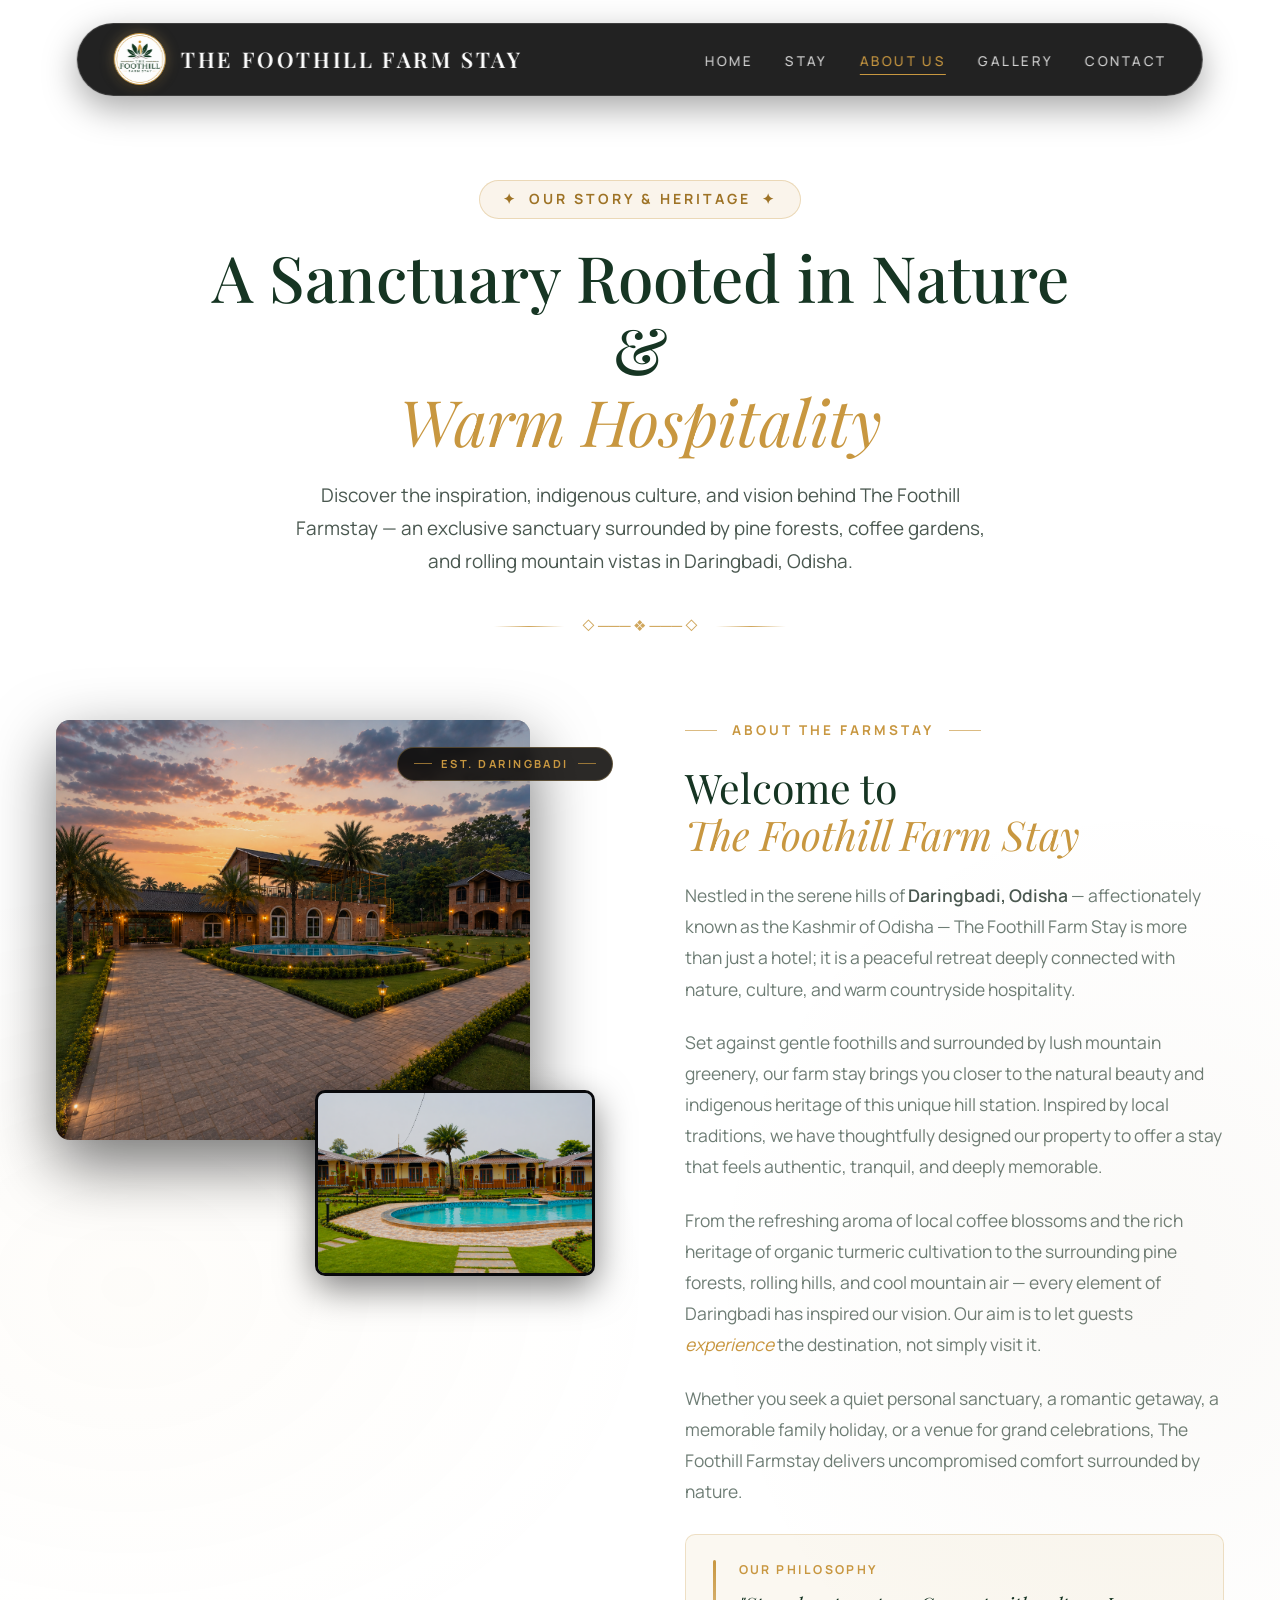
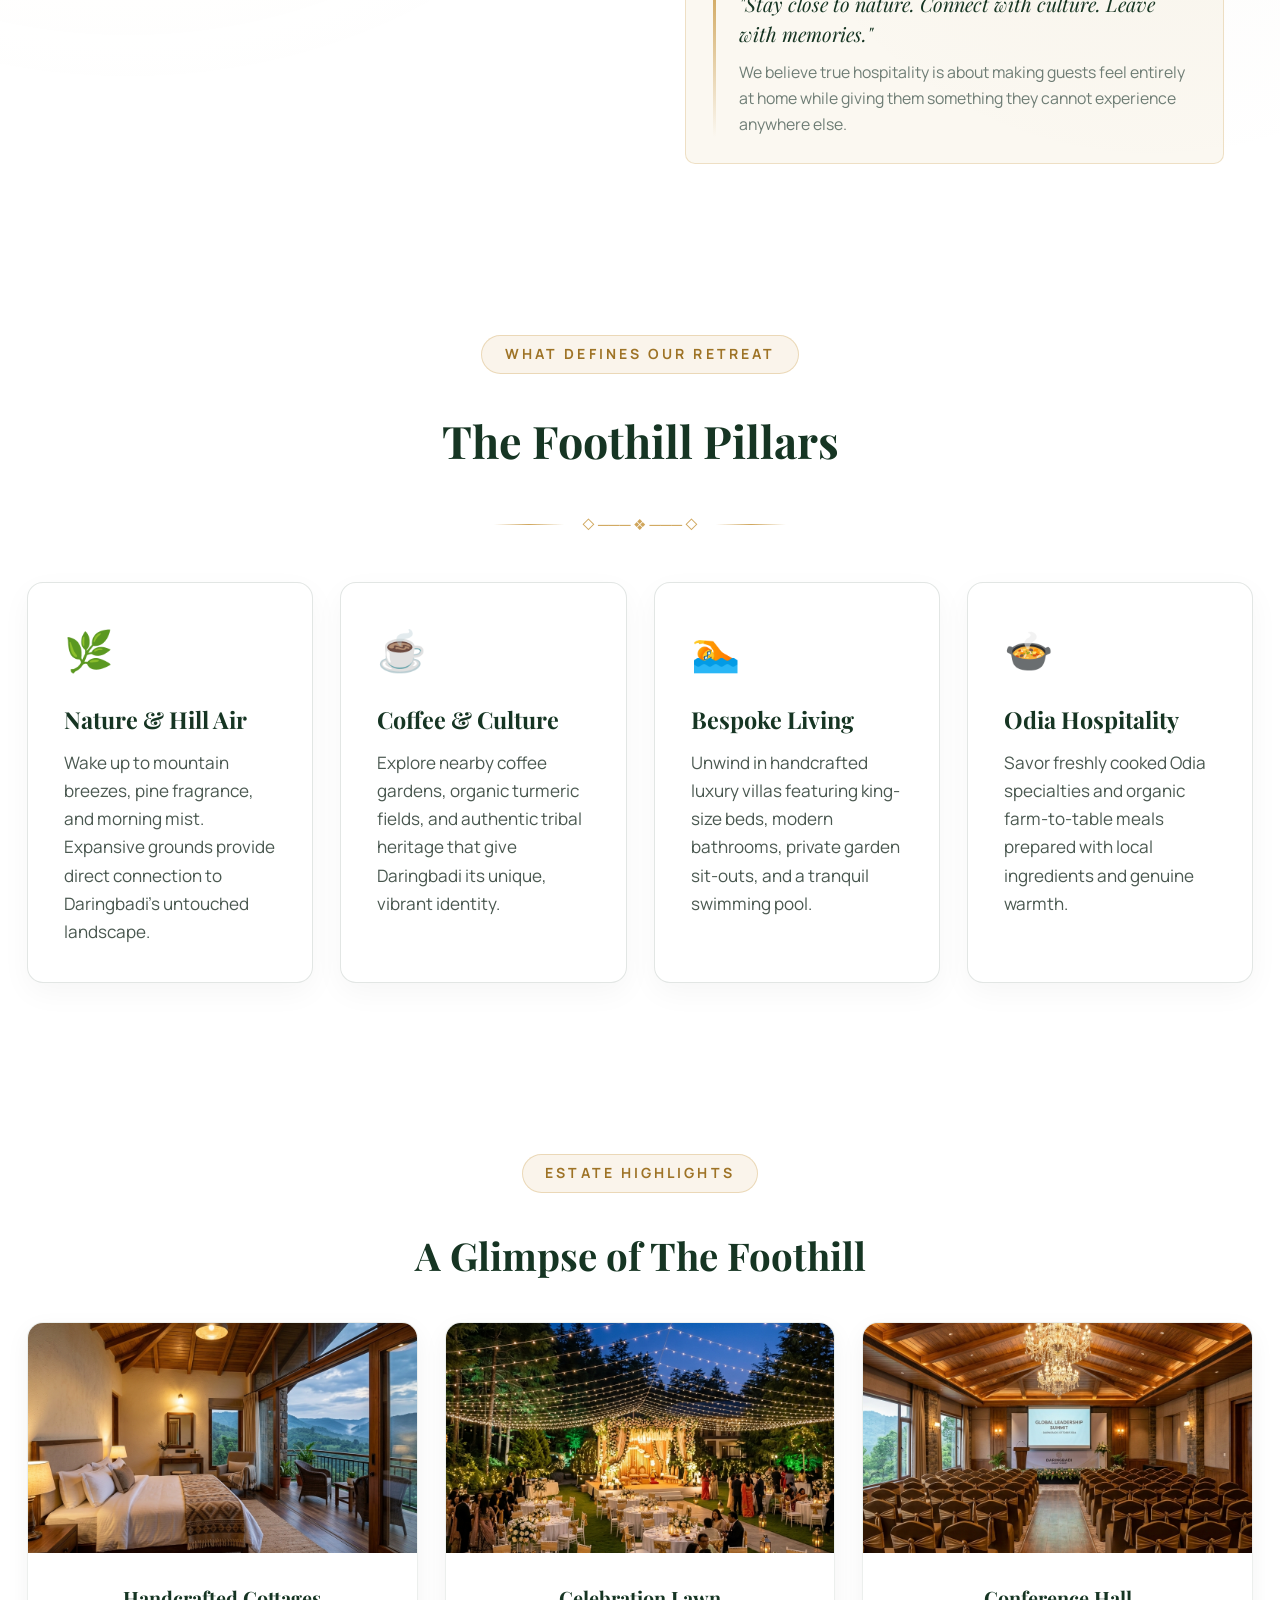
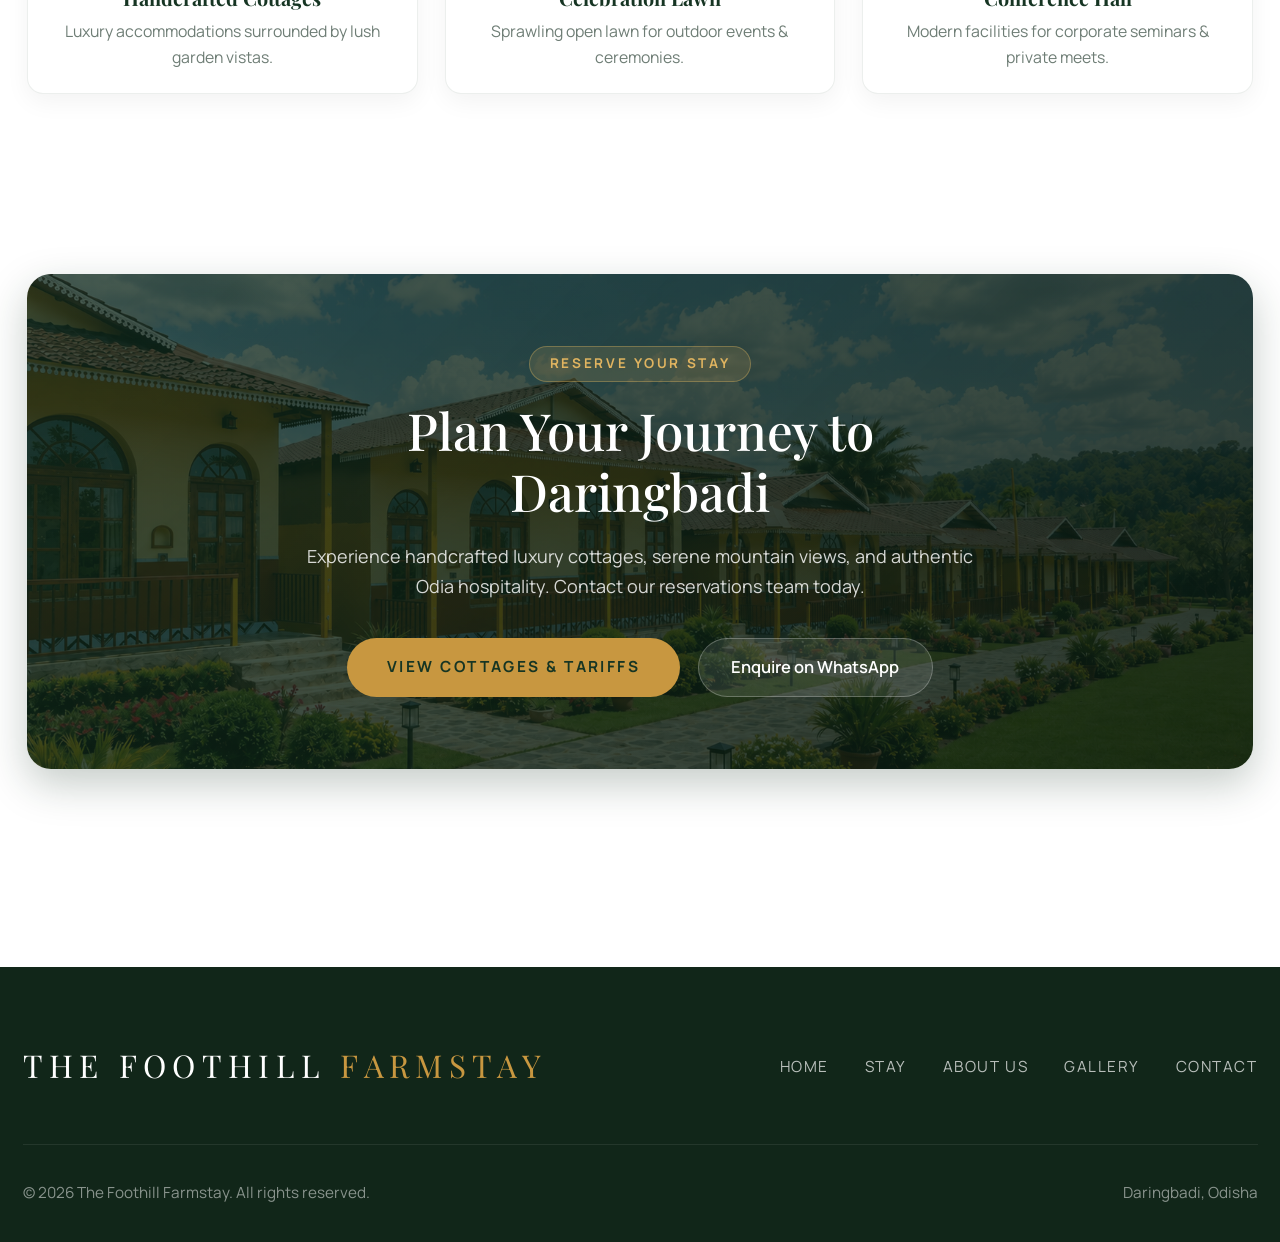
==== about.html @ 61e73eea "changes" ====
<!DOCTYPE html>
<html lang="en">

<head>
  <meta charset="UTF-8">
  <meta name="viewport" content="width=device-width, initial-scale=1.0, viewport-fit=cover">
  <title>About Us — The Foothill Farmstay Daringbadi</title>
  <meta name="description"
    content="Discover the story, vision, and heritage of The Foothill Farmstay in Daringbadi, Odisha. Experience handcrafted luxury, coffee gardens, and tranquil nature.">

  <!-- Typography -->
  <link rel="preconnect" href="https://fonts.googleapis.com">
  <link rel="preconnect" href="https://fonts.gstatic.com" crossorigin>
  <link
    href="https://fonts.googleapis.com/css2?family=Gelasio:ital,wght@0,400..700;1,400..700&family=Playfair+Display:ital,wght@0,400..900;1,400..900&family=Manrope:wght@300;400;500;600;700&family=Plus+Jakarta+Sans:wght@300;400;500;600;700&display=swap"
    rel="stylesheet">

  <!-- Stylesheet -->
  <link rel="stylesheet" href="styles.css">
</head>

<body class="page-light page-about" style="background-color: #ffffff !important; background-image: none !important;">

  <!-- Navigation Bar -->
  <header class="navbar" id="navbar">
    <div class="nav-container">
      <a href="index.html" class="nav-logo" aria-label="The Foothill Farmstay Homepage">
        <img src="foothill_logo_circle_transparent.png" alt="The Foothill Farm Stay Logo" width="52" height="52">
        <span class="nav-logo-text">The Foothill Farm Stay</span>
      </a>
      <ul class="nav-links">
        <li><a href="index.html" class="nav-link">Home</a></li>
        <li><a href="stay.html" class="nav-link">Stay</a></li>
        <li><a href="about.html" class="nav-link active">About Us</a></li>
        <li><a href="gallery.html" class="nav-link">Gallery</a></li>
        <li><a href="index.html#contact" class="nav-link">Contact</a></li>
      </ul>
      <button class="menu-toggle" aria-label="Toggle Mobile Menu" onclick="toggleMobileMenu()">☰</button>
    </div>
  </header>

  <main style="background-color: #ffffff;">
    <!-- HERO HEADER -->
    <section class="stay-hero" style="background-color: #ffffff;">
      <div class="stay-hero-badge">
        <span>✦</span> OUR STORY & HERITAGE <span>✦</span>
      </div>
      <h1 class="stay-hero-title">A Sanctuary Rooted in Nature &<br><em>Warm Hospitality</em></h1>
      <p class="stay-hero-desc">
        Discover the inspiration, indigenous culture, and vision behind The Foothill Farmstay — an exclusive sanctuary
        surrounded by pine forests, coffee gardens, and rolling mountain vistas in Daringbadi, Odisha.
      </p>
      <div class="stay-divider">◇ ─── ❖ ─── ◇</div>
    </section>

    <!-- SECTION: MAIN ABOUT STORY -->
    <section class="section-about" style="padding-top: 1rem; background-color: #ffffff;">
      <div class="about-container">

        <!-- Left: Decorative Image Stack -->
        <div class="about-visual">
          <div class="about-img-main">
            <img src="IMG_9711.PNG" alt="The Foothill Farmstay — Grounds at Dusk" loading="lazy" decoding="async"
              width="800" height="600">
          </div>
          <div class="about-img-accent">
            <img src="IMG_9713.PNG" alt="The Foothill Farmstay — Pool View" loading="lazy" decoding="async" width="800"
              height="600">
          </div>
          <div class="about-badge">
            <span class="about-badge-line"></span>
            <span class="about-badge-text">EST. DARINGBADI</span>
            <span class="about-badge-line"></span>
          </div>
        </div>

        <!-- Right: Content -->
        <div class="about-content">

          <div class="about-tag-row">
            <span class="about-tag-line"></span>
            <span class="about-tag">About The Farmstay</span>
            <span class="about-tag-line"></span>
          </div>

          <h2 class="about-title">Welcome to<br><em>The Foothill Farm Stay</em></h2>

          <p class="about-text">
            Nestled in the serene hills of <strong>Daringbadi, Odisha</strong> — affectionately known as the Kashmir of
            Odisha — The Foothill Farm Stay is more than just a hotel; it is a peaceful retreat deeply connected with
            nature, culture, and warm countryside hospitality.
          </p>
          <p class="about-text">
            Set against gentle foothills and surrounded by lush mountain greenery, our farm stay brings you closer to
            the natural beauty and indigenous heritage of this unique hill station. Inspired by local traditions, we
            have thoughtfully designed our property to offer a stay that feels authentic, tranquil, and deeply
            memorable.
          </p>
          <p class="about-text">
            From the refreshing aroma of local coffee blossoms and the rich heritage of organic turmeric cultivation to
            the surrounding pine forests, rolling hills, and cool mountain air — every element of Daringbadi has
            inspired our vision. Our aim is to let guests <em>experience</em> the destination, not simply visit it.
          </p>
          <p class="about-text">
            Whether you seek a quiet personal sanctuary, a romantic getaway, a memorable family holiday, or a venue for
            grand celebrations, The Foothill Farmstay delivers uncompromised comfort surrounded by nature.
          </p>

          <!-- Philosophy Block -->
          <div class="about-philosophy"
            style="background: rgba(200, 151, 64, 0.07); border: 1px solid rgba(200, 151, 64, 0.25);">
            <div class="philosophy-accent"></div>
            <div class="philosophy-body">
              <span class="philosophy-label">Our Philosophy</span>
              <p class="philosophy-quote">"Stay close to nature. Connect with culture. Leave with memories."</p>
              <p class="philosophy-sub">We believe true hospitality is about making guests feel entirely at home while
                giving them something they cannot experience anywhere else.</p>
            </div>
          </div>

        </div>

      </div>
    </section>

    <!-- SECTION: THE 4 PILLARS OF FOOTHILL -->
    <section class="stay-container" style="margin-top: 3.5rem; margin-bottom: 3.5rem; background-color: #ffffff;">
      <div style="text-align: center; margin-bottom: 2.5rem;">
        <span class="stay-hero-badge">WHAT DEFINES OUR RETREAT</span>
        <h2
          style="font-family: var(--font-heading); font-size: clamp(2rem, 3.5vw, 2.75rem); color: var(--text-primary); margin-top: 0.5rem;">
          The Foothill Pillars
        </h2>
        <div class="stay-divider">◇ ─── ❖ ─── ◇</div>
      </div>

      <div class="about-pillars-grid">

        <div class="about-pillar-card"
          style="background: #FFFFFF; border: 1px solid rgba(22, 53, 35, 0.12); border-radius: var(--radius-md); padding: 2rem; box-shadow: 0 10px 30px rgba(0, 0, 0, 0.04); transition: var(--transition-smooth);">
          <div style="font-size: 2.2rem; margin-bottom: 1rem;">🌿</div>
          <h3
            style="font-family: var(--font-heading); font-size: 1.3rem; color: var(--text-primary); margin-bottom: 0.6rem;">
            Nature & Hill Air</h3>
          <p style="font-size: 0.95rem; color: var(--text-secondary); line-height: 1.65;">
            Wake up to mountain breezes, pine fragrance, and morning mist. Expansive grounds provide direct connection
            to Daringbadi's untouched landscape.
          </p>
        </div>

        <div class="about-pillar-card"
          style="background: #FFFFFF; border: 1px solid rgba(22, 53, 35, 0.12); border-radius: var(--radius-md); padding: 2rem; box-shadow: 0 10px 30px rgba(0, 0, 0, 0.04); transition: var(--transition-smooth);">
          <div style="font-size: 2.2rem; margin-bottom: 1rem;">☕</div>
          <h3
            style="font-family: var(--font-heading); font-size: 1.3rem; color: var(--text-primary); margin-bottom: 0.6rem;">
            Coffee & Culture</h3>
          <p style="font-size: 0.95rem; color: var(--text-secondary); line-height: 1.65;">
            Explore nearby coffee gardens, organic turmeric fields, and authentic tribal heritage that give Daringbadi
            its unique, vibrant identity.
          </p>
        </div>

        <div class="about-pillar-card"
          style="background: #FFFFFF; border: 1px solid rgba(22, 53, 35, 0.12); border-radius: var(--radius-md); padding: 2rem; box-shadow: 0 10px 30px rgba(0, 0, 0, 0.04); transition: var(--transition-smooth);">
          <div style="font-size: 2.2rem; margin-bottom: 1rem;">🏊</div>
          <h3
            style="font-family: var(--font-heading); font-size: 1.3rem; color: var(--text-primary); margin-bottom: 0.6rem;">
            Bespoke Living</h3>
          <p style="font-size: 0.95rem; color: var(--text-secondary); line-height: 1.65;">
            Unwind in handcrafted luxury villas featuring king-size beds, modern bathrooms, private garden sit-outs, and
            a tranquil swimming pool.
          </p>
        </div>

        <div class="about-pillar-card"
          style="background: #FFFFFF; border: 1px solid rgba(22, 53, 35, 0.12); border-radius: var(--radius-md); padding: 2rem; box-shadow: 0 10px 30px rgba(0, 0, 0, 0.04); transition: var(--transition-smooth);">
          <div style="font-size: 2.2rem; margin-bottom: 1rem;">🍲</div>
          <h3
            style="font-family: var(--font-heading); font-size: 1.3rem; color: var(--text-primary); margin-bottom: 0.6rem;">
            Odia Hospitality</h3>
          <p style="font-size: 0.95rem; color: var(--text-secondary); line-height: 1.65;">
            Savor freshly cooked Odia specialties and organic farm-to-table meals prepared with local ingredients and
            genuine warmth.
          </p>
        </div>

      </div>
    </section>

    <!-- SECTION: VISUAL HIGHLIGHT STRIP -->
    <section class="stay-container" style="margin-bottom: 4rem; background-color: #ffffff;">
      <div style="text-align: center; margin-bottom: 2rem;">
        <span class="stay-hero-badge">ESTATE HIGHLIGHTS</span>
        <h2
          style="font-family: var(--font-heading); font-size: clamp(1.8rem, 3vw, 2.5rem); color: var(--text-primary); margin-top: 0.5rem;">
          A Glimpse of The Foothill
        </h2>
      </div>

      <div class="about-highlights-grid">

        <div class="about-highlight-card"
          style="border-radius: var(--radius-md); overflow: hidden; box-shadow: 0 8px 25px rgba(0,0,0,0.05); background: #ffffff; border: 1px solid rgba(22, 53, 35, 0.08);">
          <img src="deluxe_cottage.png" alt="Deluxe Cottage" loading="lazy" decoding="async" width="800" height="600"
            style="width: 100%; height: 230px; object-fit: cover;">
          <div style="padding: 1.25rem; text-align: center;">
            <h4
              style="font-family: var(--font-heading); color: var(--text-primary); font-size: 1.1rem; margin-bottom: 0.25rem;">
              Handcrafted Cottages</h4>
            <p style="font-size: 0.88rem; color: var(--text-muted); margin: 0;">Luxury accommodations surrounded by lush
              garden vistas.</p>
          </div>
        </div>

        <div class="about-highlight-card"
          style="border-radius: var(--radius-md); overflow: hidden; box-shadow: 0 8px 25px rgba(0,0,0,0.05); background: #ffffff; border: 1px solid rgba(22, 53, 35, 0.08);">
          <img src="the_lawn.png" alt="Celebration Lawn" loading="lazy" decoding="async" width="800" height="600"
            style="width: 100%; height: 230px; object-fit: cover;">
          <div style="padding: 1.25rem; text-align: center;">
            <h4
              style="font-family: var(--font-heading); color: var(--text-primary); font-size: 1.1rem; margin-bottom: 0.25rem;">
              Celebration Lawn</h4>
            <p style="font-size: 0.88rem; color: var(--text-muted); margin: 0;">Sprawling open lawn for outdoor events &
              ceremonies.</p>
          </div>
        </div>

        <div class="about-highlight-card"
          style="border-radius: var(--radius-md); overflow: hidden; box-shadow: 0 8px 25px rgba(0,0,0,0.05); background: #ffffff; border: 1px solid rgba(22, 53, 35, 0.08);">
          <img src="conference_hall.png" alt="Conference Hall" loading="lazy" decoding="async" width="800" height="600"
            style="width: 100%; height: 230px; object-fit: cover;">
          <div style="padding: 1.25rem; text-align: center;">
            <h4
              style="font-family: var(--font-heading); color: var(--text-primary); font-size: 1.1rem; margin-bottom: 0.25rem;">
              Conference Hall</h4>
            <p style="font-size: 0.88rem; color: var(--text-muted); margin: 0;">Modern facilities for corporate seminars
              & private meets.</p>
          </div>
        </div>

      </div>
    </section>

    <!-- SECTION: CALL TO ACTION -->
    <section class="stay-container" style="margin-bottom: 5rem; background-color: #ffffff;">
      <div class="about-cta-banner"
        style="background: linear-gradient(135deg, rgba(16, 42, 27, 0.76) 0%, rgba(9, 26, 17, 0.84) 100%), url('IMG_9712.PNG') center/cover no-repeat; border-radius: var(--radius-lg); padding: 4rem 2rem; text-align: center; color: #ffffff; box-shadow: 0 15px 40px rgba(22, 53, 35, 0.25); position: relative; overflow: hidden;">

        <div style="position: relative; z-index: 2; max-width: 680px; margin: 0 auto;">
          <span
            style="display: inline-block; padding: 0.35rem 1.1rem; background: rgba(224, 180, 96, 0.15); border: 1px solid rgba(224, 180, 96, 0.35); border-radius: var(--radius-pill); font-size: 0.75rem; font-weight: 700; letter-spacing: 0.2em; color: #E0B460; text-transform: uppercase; margin-bottom: 1rem;">
            RESERVE YOUR STAY
          </span>
          <h2
            style="font-family: var(--font-heading); font-size: clamp(2rem, 4vw, 3rem); font-weight: 500; color: #ffffff; margin-bottom: 1rem; line-height: 1.2;">
            Plan Your Journey to Daringbadi
          </h2>
          <p style="font-size: 1rem; color: rgba(255, 255, 255, 0.82); line-height: 1.7; margin-bottom: 2rem;">
            Experience handcrafted luxury cottages, serene mountain views, and authentic Odia hospitality. Contact our
            reservations team today.
          </p>
          <div style="display: flex; gap: 1rem; justify-content: center; flex-wrap: wrap;">
            <a href="stay.html" class="btn-primary"
              style="background: var(--accent-gold); color: #163523; font-weight: 700; padding: 0.9rem 2.2rem;">
              View Cottages & Tariffs
            </a>
            <a href="https://wa.me/918249659996?text=Hi%2C%20I%20would%20like%20to%20enquire%20about%20staying%20at%20The%20Foothill%20Farmstay."
              target="_blank" rel="noopener"
              style="background: rgba(255,255,255,0.1); border: 1px solid rgba(255,255,255,0.25); color: #ffffff; padding: 0.85rem 1.8rem; border-radius: var(--radius-pill); font-size: 0.92rem; font-weight: 600; text-decoration: none; display: inline-flex; align-items: center; gap: 0.5rem; transition: var(--transition-smooth);">
              <span>Enquire on WhatsApp</span>
            </a>
          </div>
        </div>

      </div>
    </section>

  </main>

  <!-- FOOTER -->
  <footer class="footer">
    <div class="footer-container">
      <div class="footer-top">
        <div class="footer-logo-text">The Foothill <span>Farmstay</span></div>
        <ul class="footer-links">
          <li><a href="index.html" class="footer-link">Home</a></li>
          <li><a href="stay.html" class="footer-link">Stay</a></li>
          <li><a href="about.html" class="footer-link">About Us</a></li>
          <li><a href="gallery.html" class="footer-link">Gallery</a></li>
          <li><a href="index.html#contact" class="footer-link">Contact</a></li>
        </ul>
      </div>
      <div class="footer-bottom">
        <span>&copy; 2026 The Foothill Farmstay. All rights reserved.</span>
        <span>Daringbadi, Odisha</span>
      </div>
    </div>
  </footer>

  <!-- MOBILE NAVIGATION DRAWER OVERLAY -->
  <div id="mobile-menu-overlay" class="mobile-menu-overlay" aria-hidden="true">
    <button class="mobile-menu-close" id="mobile-menu-close" aria-label="Close Menu"
      onclick="toggleMobileMenu()">✕</button>
    <ul class="mobile-nav-links">
      <li><a href="index.html" class="mobile-nav-link" onclick="toggleMobileMenu()">Home</a></li>
      <li><a href="stay.html" class="mobile-nav-link" onclick="toggleMobileMenu()">Stay</a></li>
      <li><a href="about.html" class="mobile-nav-link active" onclick="toggleMobileMenu()">About Us</a></li>
      <li><a href="gallery.html" class="mobile-nav-link" onclick="toggleMobileMenu()">Gallery</a></li>
      <li><a href="index.html#contact" class="mobile-nav-link" onclick="toggleMobileMenu()">Contact</a></li>
    </ul>
  </div>

  <!-- JAVASCRIPT LOGIC -->
  <script>
    // Navbar Scroll & Auto-Hide logic
    const navbar = document.getElementById('navbar');
    let lastScrollY = window.scrollY;

    function updateNavbarScroll() {
      const currentScrollY = window.scrollY;
      const scrollDiff = currentScrollY - lastScrollY;

      if (currentScrollY <= 60) {
        navbar.classList.remove('scrolled', 'nav-hidden');
        lastScrollY = currentScrollY;
        return;
      }

      navbar.classList.add('scrolled');

      if (scrollDiff > 4) {
        navbar.classList.add('nav-hidden');
      } else if (scrollDiff < -4) {
        navbar.classList.remove('nav-hidden');
      }

      lastScrollY = currentScrollY;
    }
    updateNavbarScroll();
    window.addEventListener('scroll', updateNavbarScroll, { passive: true });

    // Mobile Navigation Toggle
    function toggleMobileMenu() {
      const menuOverlay = document.getElementById('mobile-menu-overlay');
      if (menuOverlay) {
        menuOverlay.classList.toggle('active');
        document.body.style.overflow = menuOverlay.classList.contains('active') ? 'hidden' : '';
      }
    }
  </script>
</body>

</html>
---- styles.css ----
/* ==========================================================================
   THE FOOTHILL FARMSTAY — UNIFIED MASTER STYLESHEET
   ========================================================================== */

/* ==========================================================================
   SECTION 1: HOMEPAGE & GLOBAL BASE STYLES
   ========================================================================== */
/* ==========================================================================
       DESIGN SYSTEM & CSS VARIABLES
       ========================================================================== */
:root {
  --bg-dark: #08090c;
  --bg-surface: #0e1017;
  --bg-card: rgba(255, 255, 255, 0.025);
  --bg-card-hover: rgba(255, 255, 255, 0.055);
  --bg-glass: rgba(8, 9, 12, 0.82);

  --border-color: rgba(255, 255, 255, 0.08);
  --border-color-hover: rgba(223, 183, 108, 0.35);

  --text-primary: #f7f8f9;
  --text-secondary: #9aa0a6;
  --text-muted: #6e747a;

  --accent-gold: #dfb76c;
  --accent-gold-light: #f4d087;
  --accent-gold-dark: #b89146;
  --accent-glow: transparent;

  --font-heading: 'Playfair Display', 'Gelasio', Georgia, serif;
  --font-body: 'Manrope', 'Plus Jakarta Sans', -apple-system, BlinkMacSystemFont, sans-serif;

  --radius-sm: 8px;
  --radius-md: 16px;
  --radius-lg: 24px;
  --radius-pill: 9999px;

  --shadow-sm: 0 4px 20px rgba(0, 0, 0, 0.3);
  --shadow-md: 0 10px 40px rgba(0, 0, 0, 0.5);
  --shadow-glow: none;

  --transition-smooth: all 0.4s cubic-bezier(0.16, 1, 0.3, 1);
}

/* Reset & Base Styles */
*,
*::before,
*::after {
  box-sizing: border-box;
  margin: 0;
  padding: 0;
}

html {
  scroll-behavior: smooth;
  background-color: var(--bg-dark);
  color: var(--text-primary);
  font-family: var(--font-body);
  font-size: 18px;
  -webkit-font-smoothing: antialiased;
  -moz-osx-font-smoothing: grayscale;
  overflow-x: clip;
  width: 100%;
}

body {
  background-color: var(--bg-dark);
  color: var(--text-primary);
  overflow-x: clip;
  width: 100%;
  position: relative;
  line-height: 1.6;
}

/* Image Optimization & Layout Containment */
img {
  max-width: 100%;
  height: auto;
}

.about-img-main,
.about-img-accent,
.gallery-card-img-wrapper,
.cottage-card-img-wrapper,
.event-space-image-wrapper,
.brochure-img-frame {
  background-color: rgba(20, 28, 24, 0.4);
  position: relative;
}

.gallery-card,
.cottage-card,
.event-space-card {
  content-visibility: auto;
  contain-intrinsic-size: 1px 350px;
}

/* Accessibility Focus Outline */
:focus-visible {
  outline: 2px solid var(--accent-gold);
  outline-offset: 4px;
}

/* Grain Overlay */
.grain-overlay {
  position: fixed;
  top: 0;
  left: 0;
  width: 100vw;
  height: 100vh;
  pointer-events: none;
  z-index: 900;
  opacity: 0.03;
  background-image: url("data:image/svg+xml,%3Csvg viewBox='0 0 200 200' xmlns='http://www.w3.org/2000/svg'%3E%3Cfilter id='noiseFilter'%3E%3CfeTurbulence type='fractalNoise' baseFrequency='0.8' numOctaves='3' stitchTiles='stitch'/%3E%3C/filter%3E%3Crect width='100%25' height='100%25' filter='url(%23noiseFilter)'/%3E%3C/svg%3E");
}

/* ==========================================================================
       PRELOADER UI
       ========================================================================== */
#preloader {
  position: fixed;
  inset: 0;
  background-color: var(--bg-dark);
  z-index: 99999;
  display: flex;
  flex-direction: column;
  align-items: center;
  justify-content: center;
  transition: opacity 0.4s cubic-bezier(0.16, 1, 0.3, 1), visibility 0.4s ease;
}

#preloader.loader-hidden {
  opacity: 0;
  visibility: hidden;
  pointer-events: none;
}

.cottage-card-img img,
.gallery-card-img img,
.about-img-main img,
.about-img-accent img {
  aspect-ratio: 4 / 3;
  object-fit: cover;
}

.loader-content {
  text-align: center;
  max-width: 340px;
  width: 90%;
}

.loader-logo {
  height: 110px;
  width: 110px;
  border-radius: 50%;
  object-fit: cover;
  border: 2.5px solid var(--accent-gold);
  margin-bottom: 1.25rem;
  box-shadow: 0 4px 14px rgba(0, 0, 0, 0.4);
  animation: loaderLogoPulse 2.5s infinite ease-in-out;
}

@keyframes loaderLogoPulse {

  0%,
  100% {
    transform: scale(1);
  }

  50% {
    transform: scale(1.04);
  }
}

.loader-brand {
  font-family: var(--font-heading);
  font-size: clamp(1.75rem, 4vw, 2.5rem);
  letter-spacing: 0.3em;
  text-transform: uppercase;
  color: var(--text-primary);
  margin-bottom: 2rem;
  font-weight: 400;
}

.loader-brand span {
  color: var(--accent-gold);
}

.loader-bar-bg {
  width: 100%;
  height: 2px;
  background: var(--border-color);
  border-radius: 4px;
  overflow: hidden;
  position: relative;
  margin-bottom: 1.5rem;
}

.loader-bar-fill {
  position: absolute;
  top: 0;
  left: 0;
  height: 100%;
  width: 0%;
  background: linear-gradient(90deg, var(--accent-gold-dark), var(--accent-gold-light));
  transition: width 0.15s ease-out;
  box-shadow: none;
}

.loader-status {
  display: flex;
  justify-content: space-between;
  align-items: center;
  font-size: 0.875rem;
  letter-spacing: 0.15em;
  text-transform: uppercase;
  color: var(--text-secondary);
}

.loader-percentage {
  font-family: var(--font-heading);
  font-size: 1.25rem;
  color: var(--accent-gold);
  font-weight: 600;
}

/* ==========================================================================
       FLOATING GLASS NAVIGATION BAR (LUXURY HOSPITALITY)
       ========================================================================== */
.navbar {
  position: fixed;
  top: 1.25rem;
  left: 50%;
  transform: translateX(-50%);
  width: 88%;
  max-width: 1200px;
  z-index: 1000;
  padding: 0.55rem 2rem;
  background: rgba(12, 12, 12, 0.68);
  backdrop-filter: blur(24px);
  -webkit-backdrop-filter: blur(24px);
  border-radius: 50px;
  border: 1px solid rgba(255, 255, 255, 0.12);
  box-shadow: 0 10px 30px rgba(0, 0, 0, 0.45);
  transition: transform 0.65s cubic-bezier(0.16, 1, 0.3, 1), opacity 0.5s ease, visibility 0.5s ease, top 0.4s ease, background 0.4s ease;
  opacity: 1 !important;
  visibility: visible !important;
  pointer-events: auto !important;
}

.navbar.scrolled {
  top: 0.85rem;
  background: rgba(10, 10, 10, 0.92);
  border-color: rgba(223, 183, 108, 0.25);
  box-shadow: 0 14px 35px rgba(0, 0, 0, 0.6);
}

.navbar.nav-hidden,
body.page-light .navbar.nav-hidden {
  transform: translate(-50%, -180%) !important;
  opacity: 0 !important;
  visibility: hidden !important;
  pointer-events: none !important;
  transition: transform 0.65s cubic-bezier(0.16, 1, 0.3, 1), opacity 0.5s ease, visibility 0.5s ease !important;
}

.nav-container {
  width: 100%;
  display: flex;
  align-items: center;
  justify-content: space-between;
  gap: 1.5rem;
}

.nav-logo {
  display: flex;
  align-items: center;
  gap: 0.85rem;
  text-decoration: none;
  color: var(--text-primary);
  flex-shrink: 0;
}

.nav-logo img {
  height: 52px !important;
  width: 52px !important;
  min-width: 52px !important;
  object-fit: cover;
  border-radius: 50%;
  border: 1.5px solid var(--accent-gold);
  background: #ffffff;
  box-shadow: 0 0 14px rgba(223, 183, 108, 0.35), 0 4px 10px rgba(0, 0, 0, 0.45);
  transition: transform 0.3s ease, box-shadow 0.3s ease;
  display: block;
}

.nav-logo:hover img {
  transform: scale(1.06);
  box-shadow: 0 0 20px rgba(223, 183, 108, 0.6), 0 6px 16px rgba(0, 0, 0, 0.5);
}

.nav-logo-text {
  font-family: var(--font-heading);
  font-size: 1.2rem;
  letter-spacing: 0.12em;
  text-transform: uppercase;
  font-weight: 600;
  color: #ffffff;
  white-space: nowrap;
}

.nav-links {
  display: flex;
  align-items: center;
  gap: clamp(1.5rem, 2.5vw, 2.5rem);
  list-style: none;
}

.nav-link {
  color: rgba(255, 255, 255, 0.75);
  text-decoration: none;
  font-size: 0.75rem;
  letter-spacing: 0.18em;
  text-transform: uppercase;
  font-weight: 500;
  transition: var(--transition-smooth);
  position: relative;
  padding: 0.3rem 0;
}

.nav-link::after {
  content: '';
  position: absolute;
  bottom: 0;
  left: 0;
  width: 0%;
  height: 1px;
  background: var(--accent-gold);
  transition: var(--transition-smooth);
}

.nav-link:hover {
  color: #ffffff;
}

.nav-link:hover::after {
  width: 100%;
}

.nav-link.active {
  color: var(--accent-gold);
}

.nav-link.active::after {
  width: 100%;
}

.menu-toggle {
  display: none;
  background: none;
  border: none;
  color: var(--text-primary);
  font-size: 1.5rem;
  cursor: pointer;
  padding: 0.5rem;
  min-width: 44px;
  min-height: 44px;
  z-index: 1001;
}

/* ==========================================================================
       GSAP SCROLLTRIGGER PINNED HERO SECTION (100% FIXED UNTIL LAST FRAME)
       ========================================================================== */
/* Desktop mode (min-width: 1025px): 100% full screen viewport height */
@media (min-width: 1025px) {

  .hero-track,
  .hero-viewport {
    height: 100vh !important;
    height: 100dvh !important;
    min-height: 100vh !important;
    min-height: 100dvh !important;
    display: flex !important;
    flex-direction: column !important;
    align-items: center !important;
    justify-content: center !important;
  }

  .hero-overlay {
    padding: 4.5rem 1.5rem 3rem 1.5rem !important;
  }
}

.hero-track {
  position: relative;
  width: 100%;
  box-sizing: border-box;
  overflow: hidden;
}

/* Mobile & Tablet dimensions (max-width: 1024px): content-driven auto height */
@media (max-width: 1024px) {

  .hero-track,
  .hero-viewport {
    height: auto !important;
    min-height: auto !important;
  }

  .hero-overlay {
    width: 90% !important;
    padding: 100px 1rem 60px 1rem !important;
  }

  .scroll-hint {
    display: none !important;
  }
}

.hero-viewport {
  position: relative;
  top: 0;
  left: 0;
  width: 100%;
  display: flex;
  flex-direction: column;
  align-items: center;
  justify-content: center;
  overflow: hidden;
  background-color: var(--bg-dark);
  z-index: 1;
  margin: 0;
  padding: 0;
}

/* Hero Carousel Track & Right-to-Left Slide Transition */
.hero-carousel {
  position: absolute;
  inset: 0;
  z-index: 1;
  width: 100%;
  height: 100%;
  overflow: hidden;
}

.hero-carousel-track {
  display: flex;
  width: 100%;
  height: 100%;
  transition: transform 0.75s cubic-bezier(0.25, 1, 0.5, 1);
  will-change: transform;
}

.hero-carousel-slide {
  min-width: 100%;
  width: 100%;
  height: 100%;
  flex-shrink: 0;
  position: relative;
  overflow: hidden;
}

.hero-carousel-img {
  width: 100%;
  height: 100%;
  object-fit: cover;
  object-position: center;
  display: block;
  filter: brightness(0.92) contrast(1.05) saturate(1.18);
}

/* Arrow Navigation Buttons */
.hero-carousel-arrow {
  position: absolute;
  top: 50%;
  transform: translateY(-50%);
  background: rgba(8, 9, 12, 0.65);
  backdrop-filter: blur(10px);
  -webkit-backdrop-filter: blur(10px);
  border: 1px solid rgba(223, 183, 108, 0.5);
  color: #ffffff;
  width: 48px;
  height: 48px;
  border-radius: 50%;
  font-size: 1.6rem;
  font-weight: 300;
  line-height: 1;
  cursor: pointer;
  display: flex;
  align-items: center;
  justify-content: center;
  z-index: 999999 !important;
  pointer-events: auto !important;
  touch-action: manipulation;
  transition: var(--transition-smooth);
  box-shadow: 0 4px 16px rgba(0, 0, 0, 0.5);
}

.hero-carousel-arrow:hover {
  background: var(--accent-gold);
  color: #08090c;
  border-color: var(--accent-gold);
  transform: translateY(-50%) scale(1.08);
  box-shadow: 0 6px 20px rgba(0, 0, 0, 0.6);
}

.hero-arrow-prev {
  left: 1.5rem;
}

.hero-arrow-next {
  right: 1.5rem;
}

@media (max-width: 768px) {
  .hero-carousel-arrow {
    width: 44px;
    height: 44px;
    font-size: 1.4rem;
    z-index: 999999 !important;
    pointer-events: auto !important;
  }

  .hero-arrow-prev {
    left: 0.5rem;
  }

  .hero-arrow-next {
    right: 0.5rem;
  }
}

/* Dot Indicators */
.hero-carousel-dots {
  position: absolute;
  bottom: 1.5rem;
  left: 50%;
  transform: translateX(-50%);
  display: flex;
  gap: 0.5rem;
  z-index: 20;
  pointer-events: auto;
}

.hero-dot {
  width: 8px;
  height: 8px;
  border-radius: 50%;
  border: 1.5px solid rgba(255, 255, 255, 0.6);
  background: transparent;
  cursor: pointer;
  padding: 0;
  transition: background 0.3s, transform 0.3s, border-color 0.3s;
}

.hero-dot.active {
  background: var(--accent-gold);
  border-color: var(--accent-gold);
  transform: scale(1.3);
}

@media (max-width: 768px) {
  .hero-carousel-dots {
    bottom: 1rem;
  }

  .hero-dot {
    width: 6px;
    height: 6px;
  }
}

/* Hero Cinematic Overlay — Layered: soft full-screen + center radial + edge vignette */
.hero-gradient-overlay {
  position: absolute;
  inset: 0;
  z-index: 2;
  pointer-events: none;
  background:
    /* Edge vignette — soft darkness at screen corners */
    radial-gradient(ellipse at center, transparent 42%, rgba(4, 5, 8, 0.52) 100%),
    /* Center radial darkening — ~40% darker behind heading, fades smoothly outward */
    radial-gradient(ellipse 60% 50% at 50% 48%, rgba(4, 5, 8, 0.42) 0%, transparent 100%),
    /* Subtle full-screen base tint — preserves warm sunset tones */
    linear-gradient(180deg,
      rgba(4, 5, 8, 0.20) 0%,
      rgba(4, 5, 8, 0.16) 45%,
      rgba(4, 5, 8, 0.45) 100%);
}

/* Hero Overlay Content — Centered Editorial (Content-driven height with vertical padding) */
.hero-overlay {
  position: relative;
  z-index: 10;
  width: 90%;
  max-width: 720px;
  margin: 0 auto;
  padding: 130px 1.5rem 80px 1.5rem;
  text-align: center;
  display: flex;
  flex-direction: column;
  align-items: center;
  justify-content: center;
  pointer-events: auto;
}

.hero-top-emblem {
  display: flex;
  align-items: center;
  justify-content: center;
  gap: 1.25rem;
  width: 100%;
  max-width: 440px;
  margin-bottom: 0.85rem;
  color: var(--accent-gold);
}

.emblem-line {
  height: 1px;
  flex-grow: 1;
  background: linear-gradient(90deg, transparent, rgba(223, 183, 108, 0.7), transparent);
}

.emblem-icon {
  color: var(--accent-gold);
  opacity: 0.95;
  filter: drop-shadow(0 2px 6px rgba(0, 0, 0, 0.4));
}

.hero-tag-wrapper {
  display: inline-flex;
  align-items: center;
  justify-content: center;
  gap: 1rem;
  margin-bottom: 1.25rem;
}

.tag-line {
  height: 1px;
  width: 45px;
  background: var(--accent-gold);
  opacity: 0.75;
}

.hero-tag {
  display: inline-block;
  font-family: var(--font-body);
  font-size: 0.85rem;
  font-weight: 800;
  letter-spacing: 0.24em;
  text-transform: uppercase;
  color: var(--accent-gold);
  margin-bottom: 0;
  text-shadow: 0 2px 10px rgba(0, 0, 0, 0.75);
}

.hero-title {
  font-family: var(--font-heading);
  font-size: clamp(2.6rem, 5.5vw, 64px);
  font-weight: 700;
  line-height: 1.08;
  letter-spacing: -0.01em;
  color: #ffffff;
  margin: 0 auto;
  max-width: 680px;
  text-align: center;
  text-shadow: 0 4px 20px rgba(0, 0, 0, 0.85), 0 8px 40px rgba(0, 0, 0, 0.65);
}

.hero-description {
  font-family: var(--font-body);
  font-size: 1.05rem;
  font-weight: 600;
  color: #ffffff;
  max-width: 580px;
  margin: 1.25rem auto 0 auto;
  line-height: 1.72;
  text-align: center;
  text-shadow: 0 2px 14px rgba(0, 0, 0, 0.85);
}

.hero-actions {
  display: flex;
  align-items: center;
  justify-content: center;
  margin-top: 2rem;
  width: 100%;
}

.btn-primary {
  display: inline-flex;
  align-items: center;
  justify-content: center;
  padding: 0.9rem 2.75rem;
  min-height: 48px;
  min-width: 44px;
  background: var(--accent-gold);
  color: #08090c;
  font-family: var(--font-body);
  font-size: 0.85rem;
  font-weight: 700;
  letter-spacing: 0.16em;
  text-transform: uppercase;
  text-decoration: none;
  border-radius: var(--radius-pill);
  border: none;
  cursor: pointer;
  box-shadow: none;
  transition: var(--transition-smooth);
}

.btn-primary:hover {
  transform: translateY(-2px);
  box-shadow: none;
  background: var(--accent-gold-light);
}

/* Minimal Scroll Indicator */
.scroll-hint {
  position: absolute;
  bottom: 2.25rem;
  left: 50%;
  transform: translateX(-50%);
  z-index: 10;
  display: flex;
  flex-direction: column;
  align-items: center;
  gap: 0.35rem;
  opacity: 0.75;
  pointer-events: none;
  transition: opacity 0.4s ease;
}

.scroll-hint-label {
  font-size: 0.7rem;
  letter-spacing: 0.3em;
  text-transform: uppercase;
  color: rgba(255, 255, 255, 0.65);
  font-weight: 500;
}

.scroll-hint-arrow {
  font-size: 0.85rem;
  color: var(--accent-gold);
  animation: scrollArrowAnim 2s infinite ease-in-out;
}

@keyframes scrollArrowAnim {

  0%,
  100% {
    transform: translateY(0);
    opacity: 0.6;
  }

  50% {
    transform: translateY(4px);
    opacity: 1;
  }
}

/* ScrollFloat Component Styles (Hidden for normal hero layout) */
.hero-scroll-float {
  display: none !important;
}

.scroll-float-text {
  display: inline-block;
  font-family: var(--font-heading);
  font-size: clamp(1.8rem, 4.8vw, 4.2rem);
  font-weight: 400;
  text-align: center;
  line-height: 1.25;
  letter-spacing: 0.04em;
  text-transform: uppercase;
  color: #ffffff;
  white-space: normal;
  text-shadow: 0 10px 40px rgba(0, 0, 0, 0.9);
}

.char {
  display: inline-block;
  will-change: opacity, transform;
  transform-origin: 50% 0%;
  opacity: 0;
}

/* Floating Call Now Button */
.floating-call-btn {
  position: fixed;
  bottom: 90px;
  right: 132px;
  width: 70px;
  height: 70px;
  border-radius: 50%;
  background: linear-gradient(135deg, var(--accent-gold, #dfb76c), var(--accent-gold-dark, #b89146));
  color: #ffffff;
  display: flex;
  align-items: center;
  justify-content: center;
  box-shadow: 0 8px 25px rgba(0, 0, 0, 0.45);
  z-index: 9990;
  text-decoration: none;
  transition: opacity 0.5s ease, visibility 0.5s ease, transform 0.3s cubic-bezier(0.16, 1, 0.3, 1), box-shadow 0.3s ease, background 0.3s ease;
  cursor: pointer;
}

body:not(.loaded) .floating-call-btn {
  opacity: 0 !important;
  visibility: hidden !important;
  pointer-events: none !important;
}

.floating-call-btn:hover {
  transform: scale(1.08) translateY(-2px);
  box-shadow: 0 12px 30px rgba(0, 0, 0, 0.55);
  background: linear-gradient(135deg, var(--accent-gold-light, #f4d087), var(--accent-gold, #dfb76c));
  color: #ffffff;
}

.floating-call-btn:active {
  transform: scale(0.95);
}

@media (max-width: 1024px) {
  .floating-call-btn {
    display: none !important;
  }
}

/* Floating Persistent Primary CTA Button (Enlarged, Bottom Right) */
.floating-cta-btn {
  position: fixed;
  bottom: 1.5rem;
  right: 1.5rem;
  z-index: 999999;
  display: inline-flex;
  align-items: center;
  justify-content: center;
  gap: 0.65rem;
  padding: 1rem 2.25rem;
  min-width: 210px;
  background: linear-gradient(135deg, var(--accent-gold), var(--accent-gold-dark));
  color: #08090c;
  font-family: var(--font-body);
  font-size: 0.875rem;
  font-weight: 700;
  letter-spacing: 0.14em;
  text-transform: uppercase;
  text-decoration: none;
  border-radius: var(--radius-pill);
  border: 1px solid rgba(255, 255, 255, 0.3);
  box-shadow: 0 10px 30px rgba(0, 0, 0, 0.55);
  transition: transform 0.3s ease, box-shadow 0.3s ease, background 0.3s ease;
  animation: ctaPulse 4s infinite ease-in-out;
  opacity: 1 !important;
  visibility: visible !important;
  pointer-events: auto !important;
}

.floating-cta-btn:hover {
  transform: translateY(-3px) scale(1.02);
  box-shadow: 0 12px 30px rgba(0, 0, 0, 0.6);
  background: var(--accent-gold-light);
}

@keyframes ctaPulse {

  0%,
  100% {
    box-shadow: 0 8px 25px rgba(0, 0, 0, 0.45);
  }

  50% {
    box-shadow: 0 12px 30px rgba(0, 0, 0, 0.55);
  }
}

@media (max-width: 768px) {
  .floating-cta-btn {
    bottom: 1.5rem;
    right: 1.5rem;
    width: auto;
    padding: 0.75rem 1.35rem;
    font-size: 0.725rem;
  }
}



/* ==========================================================================
       CONTENT SECTIONS (REVEALED ONLY AFTER VIRTUAL SCRUB REACHES 100%)
       ========================================================================== */
.main-content {
  position: relative;
  z-index: 20;
  background-color: var(--bg-dark);
  margin: 0;
  padding: 0;
  box-shadow: 0 -30px 60px rgba(0, 0, 0, 0.9);
}

.section {
  padding: clamp(4rem, 8vw, 8rem) clamp(1.25rem, 5vw, 4rem);
  max-width: 1400px;
  margin: 0 auto;
  position: relative;
  scroll-margin-top: 90px;
}

.section-header {
  text-align: center;
  max-width: 760px;
  margin: 0 auto clamp(3rem, 6vw, 5rem) auto;
}

.section-tag {
  font-size: 0.85rem;
  letter-spacing: 0.3em;
  text-transform: uppercase;
  color: var(--accent-gold);
  margin-bottom: 1rem;
  display: block;
  font-weight: 600;
}

.section-title {
  font-family: var(--font-heading);
  font-size: clamp(2rem, 4vw + 0.5rem, 3.8rem);
  font-weight: 400;
  line-height: 1.15;
  color: var(--text-primary);
  margin-bottom: 1.25rem;
}

.section-subtitle {
  font-size: clamp(1rem, 1.2vw, 1.15rem);
  color: var(--text-secondary);
  font-weight: 300;
  line-height: 1.7;
}

/* ==========================================================================
       SECTION 1: DISCOVER THE FOOTHILL (EDITORIAL LUXURY — AMAN & SIX SENSES STYLE)
       ========================================================================== */
.section-overview-brochure {
  width: 100% !important;
  max-width: 100% !important;
  margin: 0 !important;
  background-color: #F8F3EA;
  background-image: url("data:image/svg+xml,%3Csvg viewBox='0 0 200 200' xmlns='http://www.w3.org/2000/svg'%3E%3Cfilter id='paperNoise'%3E%3CfeTurbulence type='fractalNoise' baseFrequency='0.75' numOctaves='3' stitchTiles='stitch'/%3E%3C/filter%3E%3Crect width='100%25' height='100%25' filter='url(%23paperNoise)' opacity='0.035'/%3E%3C/svg%3E");
  color: #4A4A4A;
  position: relative;
  overflow: hidden;
  border-radius: 0;
  padding: clamp(3.5rem, 5vw, 5rem) clamp(1.5rem, 5vw, 4rem) !important;
}

.overview-brochure-container {
  width: 100%;
  max-width: 1540px;
  margin: 0 auto;
  position: relative;
  z-index: 2;
}

.brochure-header {
  text-align: center;
  max-width: 680px;
  margin: 0 auto 2.25rem auto;
}

.brochure-tag {
  font-family: var(--font-body);
  font-size: 0.8rem;
  font-weight: 700;
  letter-spacing: 0.2em;
  text-transform: uppercase;
  color: #C89740;
  display: inline-block;
  margin-bottom: 0.75rem;
  padding: 0.45rem 1.25rem;
  background: rgba(200, 151, 64, 0.08);
  border: 1px solid rgba(200, 151, 64, 0.28);
  border-radius: 9999px;
}

.brochure-tag span {
  color: #163523;
}

.brochure-title {
  font-family: var(--font-heading);
  font-size: clamp(2rem, 3.5vw, 3.2rem);
  font-weight: 500;
  line-height: 1.15;
  color: #163523;
  margin: 0 0 0.65rem 0;
}

.brochure-intro {
  font-family: var(--font-body);
  font-size: 0.95rem;
  font-weight: 400;
  line-height: 1.65;
  color: #4A4A4A;
  max-width: 520px;
  margin: 0.5rem auto 0 auto;
}

.brochure-divider {
  display: flex;
  align-items: center;
  justify-content: center;
  gap: 0.85rem;
  margin: 1.25rem auto 0 auto;
  color: #C89740;
  font-size: 0.8rem;
  opacity: 0.85;
}

.brochure-divider::before,
.brochure-divider::after {
  content: '';
  height: 1px;
  width: 60px;
  background: linear-gradient(90deg, transparent, #C89740, transparent);
}

/* 4 Feature Highlights Cards (Compact 120-140px Height) */
.brochure-highlights-grid {
  display: grid;
  grid-template-columns: repeat(4, 1fr);
  gap: 1.25rem;
  margin-bottom: 3rem;
}

.highlight-card {
  background: #ffffff;
  border: 1px solid rgba(22, 53, 35, 0.08);
  border-radius: 16px;
  padding: 1.15rem 1.25rem;
  min-height: 120px;
  max-height: 138px;
  box-shadow: 0 6px 20px rgba(22, 53, 35, 0.04);
  transition: var(--transition-smooth);
  display: flex;
  flex-direction: column;
  align-items: flex-start;
  justify-content: center;
}

.highlight-card:hover {
  transform: translateY(-4px);
  box-shadow: 0 12px 28px rgba(22, 53, 35, 0.10);
  border-color: rgba(200, 151, 64, 0.35);
}

.highlight-icon-wrapper {
  width: 38px;
  height: 38px;
  border-radius: 10px;
  background: rgba(22, 53, 35, 0.06);
  display: flex;
  align-items: center;
  justify-content: center;
  color: #163523;
  margin-bottom: 0.65rem;
  transition: var(--transition-smooth);
}

.highlight-icon-wrapper svg {
  width: 20px;
  height: 20px;
}

.highlight-card:hover .highlight-icon-wrapper {
  background: #163523;
  color: #C89740;
}

.highlight-card h4 {
  font-family: var(--font-heading);
  font-size: 1.15rem;
  font-weight: 600;
  color: #163523;
  margin-bottom: 0.2rem;
  line-height: 1.2;
}

.highlight-card p {
  font-family: var(--font-body);
  font-size: 0.8rem;
  line-height: 1.4;
  color: #555555;
  margin: 0;
}

/* Main Content Two-Column Layout (Left Paragraph, Right Image) */
.brochure-main-grid {
  display: grid;
  grid-template-columns: repeat(12, 1fr);
  gap: clamp(1.5rem, 3.5vw, 3.5rem);
  align-items: center;
  margin-bottom: 2.5rem;
}

.brochure-content-col {
  grid-column: span 5;
  order: 1;
}

.brochure-content-col h3 {
  font-family: var(--font-heading);
  font-size: clamp(1.75rem, 2.8vw, 2.3rem);
  font-weight: 500;
  color: #163523;
  margin-bottom: 1.25rem;
  line-height: 1.2;
}

.brochure-narrative {
  font-family: var(--font-body);
  font-size: 0.95rem;
  line-height: 1.75;
  color: #4A4A4A;
  margin-bottom: 1.25rem;
}

.brochure-narrative:last-child {
  margin-bottom: 0;
}

.brochure-img-col {
  grid-column: span 7;
  order: 2;
}

.brochure-img-frame {
  position: relative;
  border-radius: 20px;
  overflow: hidden;
  box-shadow: 0 16px 40px rgba(22, 53, 35, 0.10);
  border: 2px solid #EFE4D2;
}

.brochure-img-frame img {
  width: 100%;
  height: 410px;
  aspect-ratio: 16 / 9;
  object-fit: cover;
  display: block;
  transition: transform 0.8s cubic-bezier(0.16, 1, 0.3, 1);
}

.brochure-img-frame:hover img {
  transform: scale(1.03);
}

/* Feature Chips (Compact 8px 14px Padding) */
.feature-chips-container {
  display: flex;
  flex-wrap: wrap;
  gap: 0.5rem 0.5rem;
}

.feature-chip {
  background: rgba(200, 151, 64, 0.10);
  border: 1px solid #C89740;
  color: #163523;
  font-family: var(--font-body);
  font-size: 0.8rem;
  font-weight: 600;
  padding: 8px 14px;
  border-radius: 9999px;
  transition: var(--transition-smooth);
  cursor: default;
  user-select: none;
}

.feature-chip:hover {
  background: #C89740;
  color: #163523;
  transform: translateY(-2px);
  box-shadow: 0 4px 12px rgba(200, 151, 64, 0.35);
}

/* Bottom Information (4 Compact 110px Height Stat Blocks) */
.brochure-stats-grid {
  display: grid;
  grid-template-columns: repeat(4, 1fr);
  gap: 1.25rem;
  padding-top: 1.75rem;
  border-top: 1px solid rgba(200, 151, 64, 0.25);
}

.hospitality-card {
  background: #ffffff;
  border: 1px solid rgba(200, 151, 64, 0.22);
  border-radius: 16px;
  padding: 1.1rem 1rem;
  max-height: 108px;
  text-align: center;
  box-shadow: 0 6px 20px rgba(22, 53, 35, 0.04);
  transition: var(--transition-smooth);
  display: flex;
  flex-direction: column;
  align-items: center;
  justify-content: center;
}

.hospitality-card:hover {
  transform: translateY(-3px);
  box-shadow: 0 12px 28px rgba(22, 53, 35, 0.08);
  border-color: #C89740;
}

.hospitality-icon {
  color: #C89740;
  font-size: 0.95rem;
  margin-bottom: 0.15rem;
}

.hospitality-number {
  font-family: var(--font-heading);
  font-size: clamp(1.6rem, 2.2vw, 2.1rem);
  font-weight: 700;
  color: #163523;
  line-height: 1;
  margin-bottom: 0.15rem;
}

.hospitality-label {
  font-family: var(--font-body);
  font-size: 0.725rem;
  font-weight: 600;
  letter-spacing: 0.08em;
  text-transform: uppercase;
  color: #284A33;
}

.brochure-btn-wrapper {
  text-align: center;
  margin-top: 2.5rem;
}

.btn-brochure-primary {
  display: inline-flex;
  align-items: center;
  justify-content: center;
  gap: 0.5rem;
  padding: 0.8rem 2.25rem;
  background: #163523;
  color: #ffffff;
  font-family: var(--font-body);
  font-size: 0.825rem;
  font-weight: 700;
  letter-spacing: 0.12em;
  text-transform: uppercase;
  text-decoration: none;
  border-radius: 9999px;
  border: 1px solid rgba(255, 255, 255, 0.15);
  box-shadow: 0 8px 22px rgba(22, 53, 35, 0.18);
  transition: var(--transition-smooth);
}

.btn-brochure-primary:hover {
  background: #C89740;
  color: #163523;
  transform: translateY(-2px);
  box-shadow: 0 12px 28px rgba(200, 151, 64, 0.35);
}

/* Responsive Section 1 Adjustments */
@media (max-width: 1024px) {
  .brochure-highlights-grid {
    grid-template-columns: repeat(2, 1fr);
  }

  .highlight-card {
    max-height: none;
  }

  .brochure-img-col,
  .brochure-content-col {
    grid-column: span 12;
  }

  .brochure-stats-grid {
    grid-template-columns: repeat(2, 1fr);
  }

  .hospitality-card {
    max-height: none;
  }
}

@media (max-width: 600px) {

  .brochure-highlights-grid,
  .brochure-stats-grid {
    grid-template-columns: repeat(1, 1fr);
  }
}

/* ==========================================================================
       SECTION 2: WHAT MAKES THE FOOTHILL FARMSTAY UNIQUE (EXACT REFERENCE LAYOUT)
       ========================================================================== */
.section-uniqueness-foothill {
  width: 100% !important;
  max-width: 100% !important;
  margin: 0 !important;
  background-color: #F8F3EA;
  background-image: url("data:image/svg+xml,%3Csvg viewBox='0 0 200 200' xmlns='http://www.w3.org/2000/svg'%3E%3Cfilter id='paperNoise2'%3E%3CfeTurbulence type='fractalNoise' baseFrequency='0.75' numOctaves='3' stitchTiles='stitch'/%3E%3C/filter%3E%3Crect width='100%25' height='100%25' filter='url(%23paperNoise2)' opacity='0.035'/%3E%3C/svg%3E");
  color: #4A4A4A;
  position: relative;
  padding: 120px clamp(1.5rem, 5vw, 4rem) !important;
  border-radius: 0 !important;
}

.uniqueness-container {
  width: 100%;
  max-width: 1400px;
  margin: 0 auto;
  position: relative;
  z-index: 2;
}

.uniqueness-header {
  text-align: center;
  max-width: 780px;
  margin: 0 auto 5rem auto;
}

.uniqueness-title {
  font-family: var(--font-heading);
  font-size: clamp(42px, 5vw, 60px);
  font-weight: 500;
  line-height: 1.1;
  color: #163523;
  margin: 0 0 1.25rem 0;
  text-align: center;
}

.uniqueness-divider {
  display: flex;
  align-items: center;
  justify-content: center;
  gap: 0.85rem;
  margin: 1.25rem auto 0 auto;
  color: #C89740;
  font-size: 0.85rem;
  opacity: 0.85;
}

.uniqueness-divider::before,
.uniqueness-divider::after {
  content: '';
  height: 1px;
  width: 60px;
  background: linear-gradient(90deg, transparent, #C89740, transparent);
}

/* 2 Columns x 3 Rows Centered Grid */
.uniqueness-grid {
  display: grid;
  grid-template-columns: repeat(2, minmax(320px, 420px));
  justify-content: center;
  column-gap: clamp(3rem, 6vw, 7rem);
  row-gap: 70px;
  margin: 0 auto;
}

.uniqueness-item {
  display: flex;
  align-items: flex-start;
  gap: 1.75rem;
}

/* Icon Box: 78px x 78px, 22px border radius */
.uniqueness-icon-box {
  width: 78px;
  height: 78px;
  min-width: 78px;
  min-height: 78px;
  border-radius: 22px;
  background: rgba(200, 151, 64, 0.08);
  display: flex;
  align-items: center;
  justify-content: center;
  color: #C89740;
  transition: background 0.4s ease, color 0.4s ease, transform 0.4s ease;
}

.uniqueness-icon-box svg {
  width: 32px;
  height: 32px;
  transition: transform 0.4s ease;
}

.uniqueness-item:hover .uniqueness-icon-box {
  background: #163523;
  color: #ffffff;
  transform: translateY(-2px);
}

.uniqueness-item:hover .uniqueness-icon-box svg {
  transform: scale(1.08);
}

.uniqueness-item-content {
  max-width: 320px;
}

.uniqueness-item-content h3 {
  font-family: var(--font-heading);
  font-size: 30px;
  font-weight: 500;
  color: #163523;
  margin-bottom: 0.5rem;
  line-height: 1.2;
}

.uniqueness-item-content p {
  font-family: var(--font-body);
  font-size: 17px;
  line-height: 1.8;
  color: #666666;
  margin: 0;
}

@media (max-width: 1024px) {
  .uniqueness-grid {
    column-gap: 50px;
    row-gap: 60px;
  }
}

@media (max-width: 768px) {
  .uniqueness-grid {
    grid-template-columns: 1fr;
    row-gap: 50px;
  }

  .uniqueness-item-content {
    max-width: 100%;
  }
}

.section-overview-brochure,
.section-uniqueness-foothill,
.section-cottage-tariffs {
  border: none !important;
  border-top: none !important;
  border-bottom: none !important;
  outline: none !important;
  box-shadow: none !important;
}

/* ==========================================================================
       SECTION 3: COTTAGE COLLECTION & PRICE LIST (OFFICIAL BROCHURE TARIFFS)
       ========================================================================== */
.section-cottage-tariffs {
  width: 100% !important;
  max-width: 100% !important;
  margin: 0 !important;
  background-color: #F8F3EA;
  background-image: url("data:image/svg+xml,%3Csvg viewBox='0 0 200 200' xmlns='http://www.w3.org/2000/svg'%3E%3Cfilter id='paperNoise3'%3E%3CfeTurbulence type='fractalNoise' baseFrequency='0.75' numOctaves='3' stitchTiles='stitch'/%3E%3C/filter%3E%3Crect width='100%25' height='100%25' filter='url(%23paperNoise3)' opacity='0.035'/%3E%3C/svg%3E");
  color: #4A4A4A;
  position: relative;
  padding: 100px clamp(1.5rem, 5vw, 4rem) !important;
  border: none !important;
}

.tariffs-container {
  width: 100%;
  max-width: 1400px;
  margin: 0 auto;
  position: relative;
  z-index: 2;
}

.tariffs-header {
  text-align: center;
  max-width: 780px;
  margin: 0 auto 4rem auto;
}

.tariffs-title {
  font-family: var(--font-heading);
  font-size: clamp(38px, 4.5vw, 54px);
  font-weight: 500;
  line-height: 1.15;
  color: #163523;
  margin: 0 0 0.85rem 0;
}

.tariffs-subtitle {
  font-family: var(--font-body);
  font-size: 16px;
  line-height: 1.7;
  color: #555555;
  max-width: 620px;
  margin: 0.5rem auto 0 auto;
}

/* Cottage Cards Grid (2x2) */
.cottages-cards-grid {
  display: grid;
  grid-template-columns: repeat(2, 1fr);
  gap: 2.5rem;
  margin-bottom: 5rem;
}

.cottage-card {
  background: #ffffff;
  border: 1px solid rgba(200, 151, 64, 0.28);
  border-radius: 20px;
  overflow: hidden;
  box-shadow: 0 12px 35px rgba(22, 53, 35, 0.06);
  transition: transform 0.4s ease, box-shadow 0.4s ease;
  display: flex;
  flex-direction: column;
}

.cottage-card:hover {
  transform: translateY(-6px);
  box-shadow: 0 20px 45px rgba(22, 53, 35, 0.12);
  border-color: rgba(200, 151, 64, 0.5);
}

.cottage-card-img-wrapper {
  position: relative;
  height: 250px;
  overflow: hidden;
}

.cottage-card-img-wrapper img {
  width: 100%;
  height: 100%;
  object-fit: cover;
  display: block;
  transition: transform 0.8s cubic-bezier(0.16, 1, 0.3, 1);
}

.cottage-card:hover .cottage-card-img-wrapper img {
  transform: scale(1.05);
}

.cottage-badge {
  position: absolute;
  top: 1.25rem;
  left: 1.25rem;
  background: #163523;
  color: #C89740;
  font-family: var(--font-body);
  font-size: 0.725rem;
  font-weight: 700;
  letter-spacing: 0.15em;
  text-transform: uppercase;
  padding: 0.4rem 1.1rem;
  border-radius: 9999px;
  border: 1px solid rgba(200, 151, 64, 0.4);
  box-shadow: 0 4px 15px rgba(0, 0, 0, 0.3);
}

.cottage-plan-tag {
  position: absolute;
  bottom: 1rem;
  right: 1.25rem;
  background: rgba(255, 255, 255, 0.92);
  backdrop-filter: blur(6px);
  color: #163523;
  font-family: var(--font-body);
  font-size: 0.7rem;
  font-weight: 700;
  letter-spacing: 0.08em;
  padding: 0.3rem 0.85rem;
  border-radius: 6px;
  border: 1px solid rgba(22, 53, 35, 0.15);
}

.cottage-card-body {
  padding: 2rem;
  display: flex;
  flex-direction: column;
  flex-grow: 1;
}

.cottage-card-title {
  font-family: var(--font-heading);
  font-size: 1.75rem;
  font-weight: 500;
  color: #163523;
  margin-bottom: 0.75rem;
}

.cottage-features-list {
  display: flex;
  flex-wrap: wrap;
  gap: 0.5rem 0.75rem;
  margin-bottom: 1.5rem;
}

.cottage-feature-pill {
  font-family: var(--font-body);
  font-size: 0.78rem;
  color: #333333;
  background: rgba(22, 53, 35, 0.05);
  border: 1px solid rgba(22, 53, 35, 0.1);
  padding: 0.3rem 0.75rem;
  border-radius: 6px;
  display: flex;
  align-items: center;
  gap: 0.4rem;
}

/* Price Table inside Card */
.cottage-price-matrix {
  display: grid;
  grid-template-columns: 1fr 1fr;
  gap: 1rem;
  background: #FBF8F3;
  border: 1px solid #EFE4D2;
  border-radius: 14px;
  padding: 1.25rem;
  margin-bottom: 1.5rem;
  margin-top: auto;
}

.price-box-item {
  text-align: center;
}

.price-box-label {
  font-family: var(--font-body);
  font-size: 0.725rem;
  font-weight: 700;
  letter-spacing: 0.08em;
  text-transform: uppercase;
  color: #888888;
  margin-bottom: 0.25rem;
}

.price-box-amount {
  font-family: var(--font-heading);
  font-size: 1.85rem;
  font-weight: 600;
  color: #163523;
  line-height: 1.1;
}

.price-box-sub {
  font-family: var(--font-body);
  font-size: 0.725rem;
  color: #666666;
  margin-top: 0.2rem;
}

.extra-charges-row {
  display: flex;
  align-items: center;
  justify-content: space-between;
  gap: 1rem;
  font-family: var(--font-body);
  font-size: 0.8rem;
  color: #555555;
  padding-top: 0.75rem;
  border-top: 1px dashed rgba(200, 151, 64, 0.3);
}

.extra-charge-item span {
  font-weight: 700;
  color: #163523;
}

/* Comparison Table Section */
.brochure-table-wrapper {
  background: #ffffff;
  border: 2px solid #C89740;
  border-radius: 18px;
  overflow: hidden;
  box-shadow: 0 16px 40px rgba(22, 53, 35, 0.08);
}

.brochure-table-header {
  background: #163523;
  padding: 1.75rem 2rem;
  text-align: center;
  border-bottom: 2px solid #C89740;
}

.brochure-table-header h3 {
  font-family: var(--font-heading);
  font-size: 1.85rem;
  font-weight: 500;
  color: #C89740;
  margin: 0 0 0.35rem 0;
  letter-spacing: 0.06em;
}

.brochure-table-header p {
  font-family: var(--font-body);
  font-size: 0.85rem;
  color: #EFE4D2;
  margin: 0;
  letter-spacing: 0.1em;
  text-transform: uppercase;
}

.brochure-table-container {
  overflow-x: auto;
}

.brochure-price-table {
  width: 100%;
  border-collapse: collapse;
  text-align: center;
  font-family: var(--font-body);
}

.brochure-price-table th {
  background: #1B3F2B;
  color: #ffffff;
  font-family: var(--font-heading);
  font-size: 0.95rem;
  font-weight: 500;
  letter-spacing: 0.08em;
  text-transform: uppercase;
  padding: 1.15rem 1rem;
  border: 1px solid rgba(200, 151, 64, 0.3);
}

.brochure-price-table th small {
  display: block;
  font-family: var(--font-body);
  font-size: 0.725rem;
  font-weight: 400;
  text-transform: none;
  color: #C89740;
  margin-top: 0.2rem;
}

.brochure-price-table td {
  padding: 1.25rem 1rem;
  border: 1px solid #EFE4D2;
  font-size: 0.9rem;
  color: #333333;
  vertical-align: middle;
}

.brochure-price-table tr:nth-child(even) td {
  background: #FBF8F3;
}

.brochure-price-table tr:hover td {
  background: rgba(200, 151, 64, 0.06);
}

.tbl-category-name {
  font-family: var(--font-heading);
  font-size: 1.25rem;
  font-weight: 600;
  color: #163523;
  text-align: left;
  padding-left: 1.5rem !important;
}

.tbl-category-features {
  font-family: var(--font-body);
  font-size: 0.78rem;
  color: #666666;
  margin-top: 0.35rem;
  line-height: 1.45;
}

.tbl-price {
  font-family: var(--font-heading);
  font-size: 1.6rem;
  font-weight: 600;
  color: #163523;
  line-height: 1.1;
}

.tbl-price-sub {
  font-family: var(--font-body);
  font-size: 0.725rem;
  color: #777777;
  margin-top: 0.25rem;
}

@media (max-width: 992px) {
  .cottages-cards-grid {
    grid-template-columns: 1fr;
    gap: 2rem;
  }
}

/* ==========================================================================
       SECTION 4: EVENT SPACES (CONFERENCE HALL & THE LAWN)
       ========================================================================== */
.section-event-spaces {
  width: 100% !important;
  max-width: 100% !important;
  margin: 0 !important;
  background-color: #F8F3EA;
  background-image: url("data:image/svg+xml,%3Csvg viewBox='0 0 200 200' xmlns='http://www.w3.org/2000/svg'%3E%3Cfilter id='paperNoise4'%3E%3CfeTurbulence type='fractalNoise' baseFrequency='0.75' numOctaves='3' stitchTiles='stitch'/%3E%3C/filter%3E%3Crect width='100%25' height='100%25' filter='url(%23paperNoise4)' opacity='0.035'/%3E%3C/svg%3E");
  color: #4A4A4A;
  position: relative;
  padding: 100px clamp(1.5rem, 5vw, 4rem) !important;
  border: none !important;
}

.events-container {
  width: 100%;
  max-width: 1400px;
  margin: 0 auto;
  position: relative;
  z-index: 2;
}

.events-header {
  text-align: center;
  max-width: 780px;
  margin: 0 auto 4.5rem auto;
}

.events-title {
  font-family: var(--font-heading);
  font-size: clamp(38px, 4.5vw, 54px);
  font-weight: 500;
  line-height: 1.15;
  color: #163523;
  margin: 0 0 0.85rem 0;
  letter-spacing: 0.04em;
}

.events-subtitle {
  font-family: var(--font-body);
  font-size: 17px;
  line-height: 1.6;
  color: #555555;
  max-width: 580px;
  margin: 0.5rem auto 0 auto;
}

/* Event Space Cards Stack */
.event-spaces-stack {
  display: flex;
  flex-direction: column;
  gap: 4rem;
}

.event-space-card {
  display: grid;
  grid-template-columns: 1fr 1.1fr;
  gap: 3.5rem;
  align-items: center;
  background: #ffffff;
  border: 1px solid rgba(200, 151, 64, 0.28);
  border-radius: 24px;
  padding: 3rem;
  box-shadow: 0 16px 40px rgba(22, 53, 35, 0.06);
  transition: transform 0.4s ease, box-shadow 0.4s ease;
}

.event-space-card:hover {
  transform: translateY(-4px);
  box-shadow: 0 24px 50px rgba(22, 53, 35, 0.1);
  border-color: rgba(200, 151, 64, 0.45);
}

.event-space-card.reverse {
  grid-template-columns: 1.1fr 1fr;
}

.event-space-info {
  display: flex;
  flex-direction: column;
}

.event-icon-badge {
  width: 60px;
  height: 60px;
  border-radius: 50%;
  background: rgba(200, 151, 64, 0.1);
  border: 1px solid rgba(200, 151, 64, 0.3);
  display: flex;
  align-items: center;
  justify-content: center;
  color: #C89740;
  margin-bottom: 1.25rem;
}

.event-space-title {
  font-family: var(--font-heading);
  font-size: 2.25rem;
  font-weight: 500;
  color: #163523;
  margin: 0 0 0.85rem 0;
  letter-spacing: 0.05em;
  text-transform: uppercase;
}

.event-space-desc {
  font-family: var(--font-body);
  font-size: 16px;
  line-height: 1.75;
  color: #555555;
  margin-bottom: 2rem;
}

.event-specs-grid {
  display: grid;
  grid-template-columns: 1fr 1fr;
  gap: 1rem;
}

.event-spec-item {
  display: flex;
  align-items: center;
  gap: 0.75rem;
  font-family: var(--font-body);
  font-size: 0.9rem;
  font-weight: 500;
  color: #333333;
  background: #FBF8F3;
  border: 1px solid #EFE4D2;
  padding: 0.75rem 1rem;
  border-radius: 12px;
}

.event-spec-icon {
  color: #C89740;
  font-size: 1.1rem;
  display: flex;
  align-items: center;
}

.event-space-image-wrapper {
  position: relative;
  height: 380px;
  border-radius: 20px;
  overflow: hidden;
  box-shadow: 0 12px 30px rgba(0, 0, 0, 0.12);
  border: 1px solid rgba(200, 151, 64, 0.2);
}

.event-space-image-wrapper img {
  width: 100%;
  height: 100%;
  object-fit: cover;
  display: block;
  transition: transform 0.8s cubic-bezier(0.16, 1, 0.3, 1);
}

.event-space-card:hover .event-space-image-wrapper img {
  transform: scale(1.04);
}

@media (max-width: 992px) {

  .event-space-card,
  .event-space-card.reverse {
    grid-template-columns: 1fr;
    padding: 2rem;
    gap: 2rem;
  }

  .event-space-card.reverse .event-space-image-wrapper {
    order: -1;
  }

  .event-space-image-wrapper {
    height: 280px;
  }

  .event-specs-grid {
    grid-template-columns: 1fr;
  }
}

/* ==========================================================================
       SECTION 5: LOCATION & NEARBY ATTRACTIONS (DIAGONAL ROADMAP TRAIL)
       ========================================================================== */
.section-location-map {
  width: 100% !important;
  max-width: 100% !important;
  margin: 0 !important;
  background-color: #F8F3EA;
  background-image: url("data:image/svg+xml,%3Csvg viewBox='0 0 200 200' xmlns='http://www.w3.org/2000/svg'%3E%3Cfilter id='paperNoise5'%3E%3CfeTurbulence type='fractalNoise' baseFrequency='0.75' numOctaves='3' stitchTiles='stitch'/%3E%3C/filter%3E%3Crect width='100%25' height='100%25' filter='url(%23paperNoise5)' opacity='0.035'/%3E%3C/svg%3E");
  color: #4A4A4A;
  position: relative;
  padding: 100px clamp(1.5rem, 5vw, 4rem) !important;
  border: none !important;
  overflow: hidden;
}

.location-container {
  width: 100%;
  max-width: 1200px;
  margin: 0 auto;
  position: relative;
  z-index: 2;
}

.location-header {
  text-align: center;
  max-width: 780px;
  margin: 0 auto 4rem auto;
}

.location-title {
  font-family: var(--font-heading);
  font-size: clamp(38px, 4.5vw, 54px);
  font-weight: 500;
  line-height: 1.15;
  color: #163523;
  margin: 0 0 0.85rem 0;
  display: flex;
  align-items: center;
  justify-content: center;
  gap: 0.75rem;
}

.location-title-icon {
  color: #A45331;
}

.location-subtitle {
  font-family: var(--font-body);
  font-size: 17px;
  line-height: 1.6;
  color: #555555;
  margin: 0.5rem auto 0 auto;
}

/* Diagonal Trail Container */
.map-trail-wrapper {
  position: relative;
  width: 100%;
  max-width: 1000px;
  min-height: 950px;
  margin: 0 auto;
}

.map-svg-line {
  position: absolute;
  inset: 0;
  width: 100%;
  height: 100%;
  z-index: 1;
  pointer-events: none;
}

/* Individual Nodes on Diagonal Path */
.map-node,
a.map-node {
  position: absolute;
  z-index: 3;
  display: flex;
  align-items: center;
  gap: 1.25rem;
  transition: transform 0.3s ease;
  text-decoration: none !important;
}

.map-node *,
a.map-node * {
  text-decoration: none !important;
}

.map-node:hover {
  transform: translateY(-4px);
}

/* Node Positioning (Diagonal Staircase Layout matching reference) */
.node-midubanda {
  left: 4%;
  top: 88%;
}

.node-rainbow {
  left: 24%;
  top: 76%;
}

.node-farmstay {
  left: 22%;
  top: 58%;
}

.node-pine {
  left: 34%;
  top: 43%;
}

.node-coffee {
  left: 46%;
  top: 29%;
}

.node-daringbadi {
  left: 60%;
  top: 15%;
}

.node-sunset {
  left: 32%;
  top: 5%;
}

.node-pin-wrapper {
  position: relative;
  display: flex;
  align-items: center;
  justify-content: center;
}

.node-pin {
  width: 44px;
  height: 44px;
  border-radius: 50% 50% 50% 0;
  background: #A45331;
  transform: rotate(-45deg);
  display: flex;
  align-items: center;
  justify-content: center;
  box-shadow: 0 8px 20px rgba(164, 83, 49, 0.35);
  transition: transform 0.3s ease, background 0.3s ease;
}

.map-node:hover .node-pin {
  background: #163523;
  transform: rotate(-45deg) scale(1.1);
}

.node-pin-icon {
  transform: rotate(45deg);
  color: #ffffff;
  font-size: 1.1rem;
}

/* Special Highlight for Foothill Farm Stay Node */
.node-farmstay .node-pin {
  width: 58px;
  height: 58px;
  background: #163523;
  border: 2px solid #C89740;
  box-shadow: 0 10px 25px rgba(22, 53, 35, 0.4);
}

.node-farmstay .node-pin-icon {
  color: #C89740;
  font-size: 1.4rem;
}

.node-card {
  background: #ffffff;
  border: 1px solid rgba(200, 151, 64, 0.3);
  border-radius: 16px;
  padding: 0.85rem 1.35rem;
  box-shadow: 0 10px 30px rgba(22, 53, 35, 0.08);
  display: flex;
  align-items: center;
  gap: 1rem;
  min-width: 220px;
}

.node-farmstay .node-card {
  background: #163523;
  color: #ffffff;
  border-color: #C89740;
  box-shadow: 0 12px 35px rgba(22, 53, 35, 0.25);
}

.node-icon-circle {
  width: 44px;
  height: 44px;
  border-radius: 50%;
  background: #FBF8F3;
  border: 1px solid rgba(200, 151, 64, 0.3);
  display: flex;
  align-items: center;
  justify-content: center;
  font-size: 1.25rem;
  flex-shrink: 0;
}

.node-farmstay .node-icon-circle {
  background: rgba(200, 151, 64, 0.15);
  border-color: #C89740;
}

.node-title {
  font-family: var(--font-heading);
  font-size: 1.2rem;
  font-weight: 600;
  color: #163523;
  margin: 0;
  line-height: 1.2;
}

.node-farmstay .node-title {
  color: #C89740;
  font-size: 1.35rem;
}

.node-dist {
  font-family: var(--font-body);
  font-size: 0.8rem;
  font-weight: 600;
  color: #888888;
  margin-top: 0.2rem;
}

.node-farmstay .node-dist {
  color: #EFE4D2;
}

/* Preserve Desktop Winding Roadmap Layout on Mobile & Tablet */
@media (max-width: 868px) {
  .map-trail-wrapper {
    min-height: 720px !important;
    max-width: 540px !important;
    margin: 0 auto !important;
    display: block !important;
    position: relative !important;
    overflow: visible !important;
  }

  .map-svg-line {
    display: block !important;
    position: absolute !important;
    inset: 0 !important;
    width: 100% !important;
    height: 100% !important;
  }

  .map-node {
    position: absolute !important;
    display: flex !important;
    align-items: center !important;
    gap: 0.4rem !important;
    width: auto !important;
    z-index: 3 !important;
  }

  .node-pin {
    width: 32px !important;
    height: 32px !important;
    box-shadow: 0 4px 12px rgba(164, 83, 49, 0.3) !important;
  }

  .node-pin-icon {
    font-size: 0.85rem !important;
  }

  .node-farmstay .node-pin {
    width: 42px !important;
    height: 42px !important;
  }

  .node-farmstay .node-pin-icon {
    font-size: 1.1rem !important;
  }

  .node-card {
    padding: 0.45rem 0.75rem !important;
    gap: 0.5rem !important;
    min-width: auto !important;
    width: auto !important;
    border-radius: 10px !important;
    box-shadow: 0 4px 15px rgba(22, 53, 35, 0.08) !important;
  }

  .node-icon-circle {
    width: 28px !important;
    height: 28px !important;
    font-size: 0.85rem !important;
  }

  .node-title {
    font-size: 0.85rem !important;
    line-height: 1.15 !important;
  }

  .node-farmstay .node-title {
    font-size: 0.95rem !important;
  }

  .node-dist {
    font-size: 0.68rem !important;
    margin-top: 0.1rem !important;
  }

  /* Centered Node Positions along the winding SVG path for Mobile/Tablet */
  .node-sunset {
    left: 28% !important;
    top: 3% !important;
  }

  .node-daringbadi {
    left: 54% !important;
    top: 14% !important;
  }

  .node-coffee {
    left: 40% !important;
    top: 28% !important;
  }

  .node-pine {
    left: 28% !important;
    top: 42% !important;
  }

  .node-farmstay {
    left: 14% !important;
    top: 57% !important;
  }

  .node-rainbow {
    left: 22% !important;
    top: 73% !important;
  }

  .node-midubanda {
    left: 8% !important;
    top: 88% !important;
  }
}

@media (max-width: 480px) {
  .map-trail-wrapper {
    min-height: 640px !important;
  }

  .node-card {
    padding: 0.35rem 0.6rem !important;
    gap: 0.4rem !important;
  }

  .node-title {
    font-size: 0.78rem !important;
  }

  .node-farmstay .node-title {
    font-size: 0.85rem !important;
  }

  .node-dist {
    font-size: 0.62rem !important;
  }

  .node-icon-circle {
    width: 24px !important;
    height: 24px !important;
    font-size: 0.75rem !important;
  }

  .node-pin {
    width: 26px !important;
    height: 26px !important;
  }

  .node-farmstay .node-pin {
    width: 34px !important;
    height: 34px !important;
  }
}

/* ==========================================================================
       SECTION: RESORT AMENITIES
       ========================================================================== */
.section-resort-amenities {
  width: 100% !important;
  max-width: 100% !important;
  margin: 0 !important;
  background-color: #F8F3EA;
  background-image: url("data:image/svg+xml,%3Csvg viewBox='0 0 200 200' xmlns='http://www.w3.org/2000/svg'%3E%3Cfilter id='paperNoise6'%3E%3CfeTurbulence type='fractalNoise' baseFrequency='0.75' numOctaves='3' stitchTiles='stitch'/%3E%3C/filter%3E%3Crect width='100%25' height='100%25' filter='url(%23paperNoise6)' opacity='0.035'/%3E%3C/svg%3E");
  color: #4A4A4A;
  position: relative;
  padding: 90px clamp(1.5rem, 5vw, 4rem) !important;
  border: none !important;
}

.amenities-container {
  width: 100%;
  max-width: 1200px;
  margin: 0 auto;
  position: relative;
  z-index: 2;
}

.amenities-header {
  text-align: center;
  max-width: 780px;
  margin: 0 auto 3.5rem auto;
}

.amenities-title {
  font-family: var(--font-heading);
  font-size: clamp(38px, 4.5vw, 54px);
  font-weight: 500;
  line-height: 1.15;
  color: #163523;
  margin: 0 0 0.85rem 0;
}

.amenities-subtitle {
  font-family: var(--font-body);
  font-size: 16px;
  line-height: 1.6;
  color: #555555;
  margin: 0.5rem auto 0 auto;
}

/* 2 Columns x 5 Rows Grid matching Brochure Layout */
.brochure-amenities-grid {
  display: grid;
  grid-template-columns: repeat(2, 1fr);
  column-gap: clamp(3rem, 7vw, 8rem);
  row-gap: 2.25rem;
  max-width: 960px;
  margin: 0 auto;
}

.brochure-amenity-card {
  display: flex;
  align-items: center;
  gap: 1.5rem;
  padding: 1.25rem 1.5rem;
  background: #ffffff;
  border: 1px solid rgba(200, 151, 64, 0.25);
  border-radius: 16px;
  box-shadow: 0 8px 25px rgba(22, 53, 35, 0.05);
  transition: transform 0.3s ease, box-shadow 0.3s ease, border-color 0.3s ease;
}

.brochure-amenity-card:hover {
  transform: translateY(-3px);
  box-shadow: 0 14px 35px rgba(22, 53, 35, 0.1);
  border-color: rgba(200, 151, 64, 0.5);
}

.brochure-amenity-icon {
  width: 52px;
  height: 52px;
  min-width: 52px;
  border-radius: 14px;
  background: rgba(22, 53, 35, 0.06);
  border: 1px solid rgba(22, 53, 35, 0.12);
  display: flex;
  align-items: center;
  justify-content: center;
  color: #163523;
  transition: background 0.3s ease, color 0.3s ease;
}

.brochure-amenity-card:hover .brochure-amenity-icon {
  background: #163523;
  color: #C89740;
}

.brochure-amenity-title {
  font-family: var(--font-heading);
  font-size: 1.35rem;
  font-weight: 500;
  color: #163523;
  margin: 0;
  line-height: 1.2;
}

@media (max-width: 768px) {
  .brochure-amenities-grid {
    grid-template-columns: 1fr;
    row-gap: 1.25rem;
  }
}

/* ==========================================================================
       BOOK NOW — WHATSAPP CTA BUTTON (rooms + events)
       ========================================================================== */
.btn-book-now {
  display: inline-flex;
  align-items: center;
  gap: 0.55rem;
  margin-top: 1.25rem;
  padding: 0.85rem 1.6rem;
  width: 100%;
  justify-content: center;
  background: #25D366;
  color: #fff;
  font-family: var(--font-body);
  font-size: 0.95rem;
  font-weight: 600;
  letter-spacing: 0.04em;
  border-radius: 12px;
  text-decoration: none;
  border: none;
  cursor: pointer;
  transition: background 0.25s ease, transform 0.2s ease, box-shadow 0.25s ease;
  box-shadow: 0 6px 20px rgba(37, 211, 102, 0.3);
}

.btn-book-now:hover {
  background: #1ebe5d;
  transform: translateY(-2px);
  box-shadow: 0 10px 28px rgba(37, 211, 102, 0.45);
}

.btn-book-now svg {
  flex-shrink: 0;
}

/* Book Now on event space cards */
.event-book-now {
  display: inline-flex;
  align-items: center;
  gap: 0.55rem;
  margin-top: 1.5rem;
  padding: 0.85rem 1.8rem;
  background: #25D366;
  color: #fff;
  font-family: var(--font-body);
  font-size: 0.95rem;
  font-weight: 600;
  letter-spacing: 0.04em;
  border-radius: 12px;
  text-decoration: none;
  transition: background 0.25s ease, transform 0.2s ease, box-shadow 0.25s ease;
  box-shadow: 0 6px 20px rgba(37, 211, 102, 0.3);
}

.event-book-now:hover {
  background: #1ebe5d;
  transform: translateY(-2px);
  box-shadow: 0 10px 28px rgba(37, 211, 102, 0.45);
}

/* ==========================================================================
       SECTION: CONTACT US
       ========================================================================== */
.section-contact {
  width: 100% !important;
  max-width: 100% !important;
  margin: 0 !important;
  background: #F8F3EA;
  color: #163523;
  padding: 100px clamp(1.5rem, 5vw, 4rem) !important;
  position: relative;
  overflow: hidden;
}

.contact-container {
  max-width: 1200px;
  margin: 0 auto;
  display: grid;
  grid-template-columns: 1fr 1fr;
  gap: 5rem;
  align-items: start;
  position: relative;
  z-index: 2;
}

.contact-info-col {
  display: flex;
  flex-direction: column;
  gap: 0;
}

.contact-tag {
  font-family: var(--font-body);
  font-size: 0.75rem;
  letter-spacing: 0.25em;
  text-transform: uppercase;
  color: #C89740;
  margin-bottom: 1rem;
}

.contact-title {
  font-family: var(--font-heading);
  font-size: clamp(36px, 4vw, 52px);
  font-weight: 500;
  line-height: 1.12;
  color: #163523;
  margin: 0 0 0.5rem 0;
}

.contact-title span {
  color: #C89740;
}

.contact-divider {
  width: 60px;
  height: 2px;
  background: #C89740;
  margin: 1.5rem 0 2rem 0;
  border-radius: 2px;
}



.contact-details-list {
  display: flex;
  flex-direction: column;
  gap: 1rem;
  list-style: none;
  padding: 0;
  margin: 0;
}

.contact-detail-item {
  display: flex;
  align-items: center;
  gap: 1rem;
}

.contact-detail-icon {
  width: 42px;
  height: 42px;
  min-width: 42px;
  border-radius: 50%;
  border: 1px solid rgba(200, 151, 64, 0.4);
  background: rgba(200, 151, 64, 0.1);
  display: flex;
  align-items: center;
  justify-content: center;
  color: #C89740;
}

.contact-detail-text {
  font-family: var(--font-body);
  font-size: 1rem;
  color: #163523;
  text-decoration: none;
  transition: color 0.2s ease;
}

.contact-detail-text:hover {
  color: #C89740;
}

/* Contact Form */
.contact-form-col {}

.contact-form-title {
  font-family: var(--font-heading);
  font-size: 1.6rem;
  font-weight: 500;
  color: #163523;
  margin: 0 0 1.75rem 0;
}

.contact-form {
  display: flex;
  flex-direction: column;
  gap: 1.1rem;
}

.contact-form-row {
  display: grid;
  grid-template-columns: 1fr 1fr;
  gap: 1rem;
}

.contact-field {
  display: flex;
  flex-direction: column;
  gap: 0.4rem;
}

.contact-field label {
  font-family: var(--font-body);
  font-size: 0.78rem;
  letter-spacing: 0.12em;
  text-transform: uppercase;
  color: rgba(200, 151, 64, 0.8);
}

.contact-field input,
.contact-field select,
.contact-field textarea {
  padding: 0.85rem 1rem;
  background: #ffffff;
  border: 1px solid rgba(22, 53, 35, 0.15);
  border-radius: 10px;
  color: #163523;
  font-family: var(--font-body);
  font-size: 0.95rem;
  transition: border-color 0.2s ease, background 0.2s ease;
  outline: none;
}

.contact-field input:focus,
.contact-field select:focus,
.contact-field textarea:focus {
  border-color: #C89740;
  background: #ffffff;
}

.contact-field input::placeholder,
.contact-field textarea::placeholder {
  color: rgba(22, 53, 35, 0.4);
}

.contact-field select option {
  background: #ffffff;
  color: #163523;
}

.contact-field textarea {
  resize: vertical;
  min-height: 110px;
}

.contact-submit-btn {
  display: inline-flex;
  align-items: center;
  justify-content: center;
  gap: 0.6rem;
  padding: 1rem 2rem;
  background: var(--accent-gold);
  color: #163523;
  font-family: var(--font-body);
  font-size: 0.95rem;
  font-weight: 700;
  letter-spacing: 0.06em;
  text-transform: uppercase;
  border: none;
  border-radius: 12px;
  cursor: pointer;
  transition: background 0.25s ease, transform 0.2s ease, box-shadow 0.2s ease;
  margin-top: 0.5rem;
}

.contact-submit-btn:hover {
  background: var(--accent-gold-dark);
  color: #ffffff;
  transform: translateY(-2px);
  box-shadow: 0 6px 20px rgba(200, 151, 64, 0.3);
}

.contact-wa-btn {
  display: inline-flex;
  align-items: center;
  justify-content: center;
  gap: 0.6rem;
  padding: 1rem 2rem;
  background: #163523;
  color: #ffffff;
  font-family: var(--font-body);
  font-size: 0.95rem;
  font-weight: 700;
  letter-spacing: 0.06em;
  text-transform: uppercase;
  border: none;
  border-radius: 12px;
  cursor: pointer;
  text-decoration: none;
  transition: background 0.25s ease, transform 0.2s ease, box-shadow 0.25s ease;
  margin-top: 0.5rem;
}

.contact-wa-btn:hover {
  background: #0f2719;
  color: #ffffff;
  transform: translateY(-2px);
  box-shadow: 0 6px 20px rgba(22, 53, 35, 0.3);
}

.contact-btns-row {
  display: flex;
  gap: 1rem;
  flex-wrap: wrap;
}

/* Live Google Maps Integration */
.map-embed-wrapper {
  margin-top: 3.5rem;
  border-radius: 20px;
  overflow: hidden;
  box-shadow: 0 12px 40px rgba(22, 53, 35, 0.12);
  border: 1px solid rgba(200, 151, 64, 0.3);
  position: relative;
  background: #ffffff;
}

.map-embed-iframe {
  width: 100%;
  height: 420px;
  border: 0;
  display: block;
  filter: saturate(0.95) contrast(1.02);
}

.map-embed-bar {
  display: flex;
  align-items: center;
  justify-content: space-between;
  padding: 1.25rem 2rem;
  background: #ffffff;
  border-top: 1px solid rgba(22, 53, 35, 0.08);
  flex-wrap: wrap;
  gap: 1rem;
}

.map-embed-info {
  display: flex;
  align-items: center;
  gap: 0.85rem;
  color: #163523;
  font-family: var(--font-heading);
  font-size: 1.1rem;
  font-weight: 500;
}

.map-embed-btn {
  display: inline-flex;
  align-items: center;
  gap: 0.6rem;
  padding: 0.75rem 1.6rem;
  background: #163523;
  color: #ffffff;
  font-family: var(--font-body);
  font-size: 0.875rem;
  font-weight: 700;
  letter-spacing: 0.05em;
  text-transform: uppercase;
  border-radius: 12px;
  text-decoration: none;
  transition: all 0.3s ease;
  box-shadow: 0 4px 15px rgba(22, 53, 35, 0.2);
}

.map-embed-btn:hover {
  background: #C89740;
  color: #163523;
  transform: translateY(-2px);
  box-shadow: 0 8px 25px rgba(200, 151, 64, 0.3);
}

@media (max-width: 900px) {
  .contact-container {
    grid-template-columns: 1fr;
    gap: 3rem;
  }

  .contact-form-row {
    grid-template-columns: 1fr;
  }
}


.image-card {
  position: relative;
  border-radius: var(--radius-lg);
  overflow: hidden;
  border: 1px solid var(--border-color);
  box-shadow: var(--shadow-md);
}

.image-card img {
  width: 100%;
  height: 100%;
  max-height: 520px;
  object-fit: cover;
  display: block;
  transition: transform 0.8s cubic-bezier(0.16, 1, 0.3, 1);
}

.image-card:hover img {
  transform: scale(1.04);
}

/* Section 2: Villas Showcase Cards */
.villas-grid {
  display: grid;
  grid-template-columns: repeat(auto-fit, minmax(320px, 1fr));
  gap: clamp(1.5rem, 3vw, 2.5rem);
}

.villa-card {
  background: var(--bg-card);
  border: 1px solid var(--border-color);
  border-radius: var(--radius-lg);
  overflow: hidden;
  transition: var(--transition-smooth);
  display: flex;
  flex-direction: column;
}

.villa-card:hover {
  background: var(--bg-card-hover);
  border-color: var(--border-color-hover);
  transform: translateY(-8px);
  box-shadow: var(--shadow-md);
}

.villa-img-wrapper {
  position: relative;
  height: 260px;
  overflow: hidden;
}

.villa-img-wrapper img {
  width: 100%;
  height: 100%;
  object-fit: cover;
  transition: transform 0.8s cubic-bezier(0.16, 1, 0.3, 1);
}

.villa-card:hover .villa-img-wrapper img {
  transform: scale(1.06);
}

.villa-badge {
  position: absolute;
  top: 1.25rem;
  right: 1.25rem;
  padding: 0.4rem 1rem;
  background: rgba(8, 9, 12, 0.8);
  backdrop-filter: blur(8px);
  border: 1px solid var(--border-color-gold);
  border-radius: var(--radius-pill);
  color: var(--accent-gold);
  font-size: 0.75rem;
  letter-spacing: 0.15em;
  text-transform: uppercase;
  font-weight: 600;
}

.villa-body {
  padding: 2rem;
  display: flex;
  flex-direction: column;
  flex-grow: 1;
}

.villa-title {
  font-family: var(--font-heading);
  font-size: clamp(1.5rem, 2vw, 1.85rem);
  font-weight: 500;
  margin-bottom: 0.75rem;
  color: var(--text-primary);
}

.villa-desc {
  color: var(--text-secondary);
  font-size: 0.95rem;
  line-height: 1.65;
  margin-bottom: 1.5rem;
  font-weight: 300;
}

.villa-specs {
  display: flex;
  gap: 1.25rem;
  padding-top: 1.25rem;
  border-top: 1px solid var(--border-color);
  margin-top: auto;
  font-size: 0.85rem;
  color: var(--text-muted);
}

.villa-specs span {
  display: flex;
  align-items: center;
  gap: 0.4rem;
}

/* Section 3: Amenities Grid */
.amenities-grid {
  display: grid;
  grid-template-columns: repeat(auto-fit, minmax(280px, 1fr));
  gap: 1.75rem;
}

.amenity-item {
  background: var(--bg-card);
  border: 1px solid var(--border-color);
  border-radius: var(--radius-md);
  padding: 2.25rem 1.75rem;
  transition: var(--transition-smooth);
}

.amenity-item:hover {
  background: var(--bg-card-hover);
  border-color: var(--border-color-hover);
  transform: translateY(-5px);
}

.amenity-icon {
  width: 48px;
  height: 48px;
  border-radius: 12px;
  background: rgba(223, 183, 108, 0.1);
  border: 1px solid rgba(223, 183, 108, 0.25);
  display: flex;
  align-items: center;
  justify-content: center;
  color: var(--accent-gold);
  font-size: 1.35rem;
  margin-bottom: 1.5rem;
}

.amenity-title {
  font-family: var(--font-heading);
  font-size: 1.4rem;
  font-weight: 500;
  margin-bottom: 0.75rem;
}

.amenity-text {
  color: var(--text-secondary);
  font-size: 0.925rem;
  line-height: 1.6;
  font-weight: 300;
}

/* Section 4: Visual Gallery */
.gallery-grid {
  display: grid;
  grid-template-columns: repeat(12, 1fr);
  gap: 1.5rem;
}

.gallery-item {
  position: relative;
  border-radius: var(--radius-md);
  overflow: hidden;
  border: 1px solid var(--border-color);
  height: 320px;
}

.gallery-item.col-4 {
  grid-column: span 4;
}

.gallery-item.col-8 {
  grid-column: span 8;
}

.gallery-item.col-6 {
  grid-column: span 6;
}

.gallery-item img {
  width: 100%;
  height: 100%;
  object-fit: cover;
  transition: transform 0.8s cubic-bezier(0.16, 1, 0.3, 1);
}

.gallery-item:hover img {
  transform: scale(1.05);
}

.gallery-caption {
  position: absolute;
  inset: 0;
  background: linear-gradient(to top, rgba(8, 9, 12, 0.85) 0%, transparent 60%);
  padding: 1.5rem;
  display: flex;
  align-items: flex-end;
  opacity: 0;
  transition: opacity 0.4s ease;
}

.gallery-item:hover .gallery-caption {
  opacity: 1;
}

.gallery-caption-text {
  font-family: var(--font-heading);
  font-size: 1.25rem;
  color: var(--text-primary);
}

/* Section 5: Inquiry & Reservation Form */
.inquiry-box {
  background: linear-gradient(135deg, rgba(14, 16, 23, 0.9), rgba(8, 9, 12, 0.95));
  border: 1px solid var(--border-color-gold);
  border-radius: var(--radius-lg);
  padding: clamp(2rem, 5vw, 4rem);
  box-shadow: var(--shadow-md), var(--shadow-glow);
}

.form-grid {
  display: grid;
  grid-template-columns: repeat(2, 1fr);
  gap: 1.5rem;
}

.form-group {
  display: flex;
  flex-direction: column;
  gap: 0.5rem;
}

.form-group.full-width {
  grid-column: span 2;
}

.form-label {
  font-size: 0.85rem;
  letter-spacing: 0.12em;
  text-transform: uppercase;
  color: var(--text-secondary);
  font-weight: 500;
}

.form-input,
.form-select,
.form-textarea {
  width: 100%;
  padding: 0.9rem 1.25rem;
  min-height: 48px;
  background: rgba(255, 255, 255, 0.03);
  border: 1px solid var(--border-color);
  border-radius: var(--radius-sm);
  color: var(--text-primary);
  font-family: var(--font-body);
  font-size: 0.95rem;
  transition: var(--transition-smooth);
}

.form-input:focus,
.form-select:focus,
.form-textarea:focus {
  border-color: var(--accent-gold);
  background: rgba(255, 255, 255, 0.06);
  box-shadow: 0 0 15px rgba(223, 183, 108, 0.15);
}

.form-select option {
  background: var(--bg-surface);
  color: var(--text-primary);
}

/* Modal Confirmation */
.modal-overlay {
  position: fixed;
  inset: 0;
  background: rgba(8, 9, 12, 0.85);
  backdrop-filter: blur(12px);
  z-index: 10000;
  display: flex;
  align-items: center;
  justify-content: center;
  opacity: 0;
  visibility: hidden;
  transition: var(--transition-smooth);
}

.modal-overlay.active {
  opacity: 1;
  visibility: visible;
}

.modal-card {
  background: var(--bg-surface);
  border: 1px solid var(--border-color-gold);
  border-radius: var(--radius-lg);
  padding: 3rem 2.5rem;
  max-width: 480px;
  width: 90%;
  text-align: center;
  box-shadow: var(--shadow-md), var(--shadow-glow);
}

.modal-icon {
  font-size: 3rem;
  color: var(--accent-gold);
  margin-bottom: 1rem;
}

.modal-title {
  font-family: var(--font-heading);
  font-size: 2rem;
  margin-bottom: 1rem;
}

.modal-desc {
  color: var(--text-secondary);
  font-weight: 300;
  margin-bottom: 2rem;
}

/* Footer */
.footer {
  border-top: 1px solid var(--border-color);
  padding: 4rem 1.25rem 2rem 1.25rem;
  background: #050608;
}

.footer-container {
  max-width: 1400px;
  margin: 0 auto;
  display: flex;
  flex-direction: column;
  gap: 3rem;
}

.footer-top {
  display: flex;
  justify-content: space-between;
  align-items: center;
  flex-wrap: wrap;
  gap: 2rem;
}

.footer-logo-text {
  font-family: var(--font-heading);
  font-size: 1.75rem;
  letter-spacing: 0.2em;
  text-transform: uppercase;
}

.footer-links {
  display: flex;
  gap: 2rem;
  list-style: none;
  flex-wrap: wrap;
}

.footer-link {
  color: var(--text-muted);
  text-decoration: none;
  font-size: 0.85rem;
  letter-spacing: 0.1em;
  text-transform: uppercase;
  transition: var(--transition-smooth);
}

.footer-link:hover {
  color: var(--accent-gold);
}

.footer-bottom {
  display: flex;
  justify-content: space-between;
  align-items: center;
  padding-top: 2rem;
  border-top: 1px solid rgba(255, 255, 255, 0.05);
  color: var(--text-muted);
  font-size: 0.85rem;
  flex-wrap: wrap;
  gap: 1rem;
}

/* ==========================================================================
       INTERSECTION OBSERVER REVEAL ANIMATIONS (SNAPPY & FAST ENTRANCES)
       ========================================================================== */
.reveal {
  opacity: 0;
  transform: translateY(10px);
  transition: opacity 0.22s ease-out, transform 0.22s cubic-bezier(0.16, 1, 0.3, 1);
  will-change: opacity, transform;
}

.reveal.is-visible {
  opacity: 1;
  transform: translateY(0);
}

.delay-1 {
  transition-delay: 0.03s;
}

.delay-2 {
  transition-delay: 0.05s;
}

.delay-3 {
  transition-delay: 0.08s;
}

.delay-4 {
  transition-delay: 0.10s;
}

.delay-5 {
  transition-delay: 0.12s;
}

.delay-6 {
  transition-delay: 0.15s;
}

.delay-7 {
  transition-delay: 0.18s;
}

.delay-8 {
  transition-delay: 0.20s;
}

.delay-9 {
  transition-delay: 0.22s;
}

.delay-10 {
  transition-delay: 0.25s;
}

/* ==========================================================================
       RESPONSIVE BREAKPOINTS & MOBILE DRAWER CSS
       ========================================================================== */
.mobile-menu-overlay {
  position: fixed;
  inset: 0;
  background: rgba(10, 10, 10, 0.95);
  backdrop-filter: blur(28px);
  -webkit-backdrop-filter: blur(28px);
  z-index: 99999;
  display: flex;
  flex-direction: column;
  align-items: center;
  justify-content: center;
  gap: 2rem;
  opacity: 0;
  visibility: hidden;
  pointer-events: none;
  transition: opacity 0.4s cubic-bezier(0.16, 1, 0.3, 1), visibility 0.4s;
}

.mobile-menu-overlay.active {
  opacity: 1;
  visibility: visible;
  pointer-events: auto;
}

.mobile-menu-close {
  position: absolute;
  top: 1.5rem;
  right: 1.5rem;
  background: none;
  border: none;
  color: #ffffff;
  font-size: 2rem;
  cursor: pointer;
}

.mobile-nav-links {
  list-style: none;
  text-align: center;
  display: flex;
  flex-direction: column;
  gap: 1.75rem;
}

.mobile-nav-link {
  color: #ffffff;
  font-family: var(--font-heading);
  font-size: 1.75rem;
  letter-spacing: 0.15em;
  text-transform: uppercase;
  text-decoration: none;
  transition: color 0.3s ease;
}

.mobile-nav-link:hover,
.mobile-nav-link.active {
  color: var(--accent-gold);
}

@media (max-width: 1024px) {
  .navbar {
    width: 92%;
    padding: 0.5rem 1.25rem;
  }

  .nav-logo img {
    height: 44px !important;
    width: 44px !important;
    min-width: 44px !important;
  }

  .nav-logo-text {
    font-size: 1rem !important;
  }

  .nav-links {
    display: none !important;
  }

  .menu-toggle {
    display: flex !important;
    align-items: center;
    justify-content: center;
  }

  .overview-text-col,
  .overview-image-col {
    grid-column: span 12;
  }

  .gallery-item.col-4,
  .gallery-item.col-8,
  .gallery-item.col-6 {
    grid-column: span 6;
  }
}

@media (max-width: 768px) {
  html {
    font-size: 15px !important;
  }

  /* Compact Mobile Section Padding */
  .section {
    padding: 3rem 1.15rem !important;
  }

  /* Compact Mobile Buttons */
  .btn-primary,
  .btn-secondary,
  .btn-brochure-primary,
  .contact-submit-btn,
  .contact-wa-btn,
  .map-embed-btn,
  .event-book-now {
    padding: 0.7rem 1.25rem !important;
    font-size: 0.8rem !important;
    border-radius: 10px !important;
  }

  .contact-btns-row {
    flex-direction: column !important;
    gap: 0.75rem !important;
  }

  .map-embed-iframe {
    height: 270px !important;
  }

  .map-embed-bar {
    padding: 0.9rem 1.15rem !important;
    flex-direction: column !important;
    align-items: stretch !important;
  }

  .map-embed-btn {
    width: 100% !important;
    justify-content: center !important;
  }

  .navbar {
    width: 94%;
    padding: 0.45rem 1rem;
    top: 0.75rem;
  }

  .nav-container {
    gap: 0.6rem;
  }

  .nav-logo {
    gap: 0.55rem;
  }

  .nav-logo img {
    height: 40px !important;
    width: 40px !important;
    min-width: 40px !important;
  }

  .nav-logo-text {
    display: inline-block !important;
    font-size: 0.9rem !important;
    letter-spacing: 0.06em !important;
    white-space: nowrap !important;
  }

  .stats-row {
    grid-template-columns: repeat(1, 1fr);
    gap: 1.25rem;
  }

  .gallery-item.col-6,
  .gallery-item.col-4,
  .gallery-item.col-8 {
    grid-column: span 12;
    height: 240px;
  }

  .form-grid {
    grid-template-columns: 1fr;
  }

  .form-group.full-width {
    grid-column: span 1;
  }

  .hero-actions {
    flex-direction: column;
    width: 100%;
  }

  .btn-primary,
  .btn-secondary {
    width: 100%;
  }
}

/* Landscape Phone Optimization (~740x360) */
@media (max-height: 480px) and (orientation: landscape) {
  .hero-subtitle {
    margin-bottom: 0.5rem;
  }

  .hero-title {
    font-size: 2.2rem;
    margin-bottom: 0.5rem;
  }

  .hero-description {
    font-size: 0.9rem;
    margin-bottom: 1rem;
    display: -webkit-box;
    -webkit-line-clamp: 2;
    -webkit-box-orient: vertical;
    overflow: hidden;
  }

  .hero-actions {
    flex-direction: row;
  }
}

/* ==========================================================================
       ABOUT US SECTION
       ========================================================================== */
.section-about {
  background: var(--bg-dark);
  padding: 7rem 0 6rem;
  position: relative;
  overflow: visible;
}

.section-about::before {
  content: '';
  position: absolute;
  inset: 0;
  background:
    radial-gradient(ellipse 60% 50% at 10% 50%, rgba(223, 183, 108, 0.04) 0%, transparent 70%),
    radial-gradient(ellipse 50% 60% at 90% 50%, rgba(139, 109, 56, 0.04) 0%, transparent 70%);
  pointer-events: none;
}

.about-container {
  max-width: 1240px;
  margin: 0 auto;
  padding: 0 2rem;
  display: grid;
  grid-template-columns: 1fr 1fr;
  gap: 5rem;
  align-items: start;
}

/* ── Left Visual Panel (Sticky positioning ONLY on Desktop > 1024px) ── */
.about-visual {
  position: relative;
  min-height: 520px;
}

@media (min-width: 1025px) {
  .about-visual {
    position: -webkit-sticky;
    position: sticky;
    top: 7rem;
    align-self: start;
    z-index: 10;
  }
}

.about-img-main {
  position: relative;
  width: 88%;
  border-radius: 14px;
  overflow: hidden;
  box-shadow: 0 24px 64px rgba(0, 0, 0, 0.55);
}

.about-img-main img {
  width: 100%;
  height: 420px;
  object-fit: cover;
  object-position: center;
  display: block;
  filter: brightness(0.93) saturate(1.1);
}

.about-img-accent {
  position: absolute;
  bottom: -2rem;
  right: 0;
  width: 52%;
  border-radius: 10px;
  overflow: hidden;
  border: 3px solid var(--bg-dark);
  box-shadow: 0 12px 36px rgba(0, 0, 0, 0.5);
}

.about-img-accent img {
  width: 100%;
  height: 180px;
  object-fit: cover;
  object-position: center;
  display: block;
  filter: brightness(0.9) saturate(1.15);
}

.about-badge {
  position: absolute;
  top: 1.5rem;
  right: -1rem;
  display: flex;
  align-items: center;
  gap: 0.5rem;
  background: rgba(14, 12, 10, 0.88);
  border: 1px solid rgba(223, 183, 108, 0.3);
  border-radius: 100px;
  padding: 0.4rem 0.9rem;
  backdrop-filter: blur(6px);
}

.about-badge-line {
  height: 1px;
  width: 18px;
  background: var(--accent-gold);
  opacity: 0.7;
}

.about-badge-text {
  font-family: var(--font-body);
  font-size: 0.62rem;
  font-weight: 700;
  letter-spacing: 0.22em;
  color: var(--accent-gold);
  text-transform: uppercase;
}

/* ── Right Content Panel ── */
.about-content {
  display: flex;
  flex-direction: column;
  gap: 1.25rem;
}

.about-tag-row {
  display: flex;
  align-items: center;
  gap: 0.85rem;
}

.about-tag-line {
  height: 1px;
  width: 32px;
  background: var(--accent-gold);
  opacity: 0.65;
  flex-shrink: 0;
}

.about-tag {
  font-family: var(--font-body);
  font-size: 0.75rem;
  font-weight: 700;
  letter-spacing: 0.22em;
  text-transform: uppercase;
  color: var(--accent-gold);
}

.about-title {
  font-family: var(--font-heading);
  font-size: clamp(2rem, 3.2vw, 3rem);
  font-weight: 400;
  line-height: 1.15;
  color: var(--text-primary);
  margin: 0;
}

.about-title em {
  font-style: italic;
  color: var(--accent-gold);
}

.about-text {
  font-family: var(--font-body);
  font-size: 0.97rem;
  line-height: 1.78;
  color: var(--text-muted);
  margin: 0;
}

.about-text strong {
  color: var(--text-secondary);
  font-weight: 600;
}

.about-text em {
  color: var(--accent-gold);
  font-style: italic;
}

/* Philosophy Block */
.about-philosophy {
  display: flex;
  gap: 1.25rem;
  align-items: flex-start;
  background: rgba(223, 183, 108, 0.05);
  border: 1px solid rgba(223, 183, 108, 0.14);
  border-radius: 10px;
  padding: 1.4rem 1.5rem;
  margin-top: 0.25rem;
}

.philosophy-accent {
  width: 3px;
  min-height: 100%;
  background: linear-gradient(180deg, var(--accent-gold), transparent);
  border-radius: 2px;
  flex-shrink: 0;
  align-self: stretch;
}

.philosophy-body {
  display: flex;
  flex-direction: column;
  gap: 0.5rem;
}

.philosophy-label {
  font-family: var(--font-body);
  font-size: 0.68rem;
  font-weight: 700;
  letter-spacing: 0.2em;
  text-transform: uppercase;
  color: var(--accent-gold);
}

.philosophy-quote {
  font-family: var(--font-heading);
  font-size: 1.1rem;
  font-style: italic;
  color: var(--text-primary);
  margin: 0;
  line-height: 1.55;
}

.philosophy-sub {
  font-family: var(--font-body);
  font-size: 0.88rem;
  color: var(--text-muted);
  margin: 0;
  line-height: 1.65;
}

.about-cta {
  margin-top: 0.5rem;
  align-self: flex-start;
}

/* Mobile & Tablet: stack vertically without sticky positioning */
@media (max-width: 1024px) {
  .about-container {
    grid-template-columns: 1fr;
    gap: 3.5rem;
  }

  .about-visual {
    position: relative !important;
    top: auto !important;
    align-self: auto !important;
    min-height: 340px;
    max-width: 560px;
    margin: 0 auto;
    width: 100%;
  }

  .about-img-main img {
    height: 300px;
  }

  .about-img-accent img {
    height: 140px;
  }

  .about-badge {
    right: 0.5rem;
  }

  .about-cta {
    align-self: stretch;
    text-align: center;
    justify-content: center;
  }

  .section-about {
    padding: 4.5rem 0 4rem;
  }
}

@media (max-width: 480px) {
  .about-img-main img {
    height: 240px;
  }

  .about-img-accent {
    display: none;
  }

  .about-visual {
    min-height: 260px;
  }
}


/* ==========================================================================
   LIGHT LUXURY THEME OVERRIDES (FOR STAY & GALLERY PAGES)
   ========================================================================== */
body.page-light {
  --bg-main: #FBF9F5;
  --bg-surface: #FFFFFF;
  --bg-card: #FFFFFF;
  --bg-card-hover: #F6F2EA;
  --bg-glass: rgba(251, 249, 245, 0.94);
  --bg-dark-accent: #163523;

  --border-color: rgba(22, 53, 35, 0.10);
  --border-color-hover: rgba(200, 151, 64, 0.45);
  --border-color-gold: rgba(200, 151, 64, 0.30);

  --text-primary: #163523;
  --text-secondary: #4A5850;
  --text-muted: #6E7D75;

  --accent-gold: #C89740;
  --accent-gold-light: #E0B460;
  --accent-gold-dark: #9E7326;
  --accent-glow: transparent;

  --shadow-sm: 0 4px 20px rgba(22, 53, 35, 0.05);
  --shadow-md: 0 12px 36px rgba(22, 53, 35, 0.08);
  --shadow-glow: none;

  background-color: var(--bg-main);
  background-image: url("data:image/svg+xml,%3Csvg viewBox='0 0 200 200' xmlns='http://www.w3.org/2000/svg'%3E%3Cfilter id='paperNoise'%3E%3CfeTurbulence type='fractalNoise' baseFrequency='0.75' numOctaves='3' stitchTiles='stitch'/%3E%3C/filter%3E%3Crect width='100%25' height='100%25' filter='url(%23paperNoise)' opacity='0.025'/%3E%3C/svg%3E");
  color: var(--text-primary);
}

/* Persistent Dark Pill Navbar for Stay & Gallery pages */
body.page-light .navbar,
body.page-light .navbar.scrolled {
  top: 1.25rem !important;
  background: rgba(26, 26, 26, 0.96) !important;
  backdrop-filter: blur(24px) !important;
  -webkit-backdrop-filter: blur(24px) !important;
  border-radius: 40px !important;
  border: 1px solid rgba(255, 255, 255, 0.12) !important;
  box-shadow: 0 12px 35px rgba(0, 0, 0, 0.35) !important;
  transition: transform 0.65s cubic-bezier(0.16, 1, 0.3, 1), opacity 0.5s ease, visibility 0.5s ease !important;
}

body.page-light .nav-logo-text {
  color: #ffffff !important;
}

body.page-light .menu-toggle {
  color: #ffffff !important;
}

body.page-light .nav-link {
  color: rgba(255, 255, 255, 0.8) !important;
}

body.page-light .nav-link:hover {
  color: #ffffff !important;
}

body.page-light .nav-link.active {
  color: var(--accent-gold) !important;
}

body.page-light .mobile-nav-link {
  color: #ffffff !important;
}

body.page-light .mobile-nav-link:hover,
body.page-light .mobile-nav-link.active {
  color: var(--accent-gold) !important;
}

body.page-light .mobile-menu-close {
  color: #ffffff !important;
}

@media (max-width: 768px) {

  body.page-light .navbar,
  body.page-light .navbar.scrolled {
    top: 0.85rem !important;
    border-radius: 30px !important;
  }
}








/* ==========================================================================
   SECTION 2: STAY PAGE STYLES
   ========================================================================== */
.stay-hero {
  padding: 10rem 1.5rem 3.5rem 1.5rem;
  text-align: center;
  max-width: 920px;
  margin: 0 auto;
}

.stay-hero-badge {
  display: inline-flex;
  align-items: center;
  gap: 0.6rem;
  padding: 0.4rem 1.25rem;
  background: rgba(200, 151, 64, 0.1);
  border: 1px solid rgba(200, 151, 64, 0.3);
  border-radius: var(--radius-pill);
  font-size: 0.78rem;
  font-weight: 700;
  letter-spacing: 0.22em;
  text-transform: uppercase;
  color: var(--accent-gold-dark);
  margin-bottom: 1.25rem;
}

.stay-hero-title {
  font-family: var(--font-heading);
  font-size: clamp(2.5rem, 5vw, 4.2rem);
  font-weight: 500;
  line-height: 1.12;
  color: var(--text-primary);
  margin-bottom: 1.25rem;
}

.stay-hero-title em {
  font-style: italic;
  color: var(--accent-gold);
  font-weight: 400;
}

.stay-hero-desc {
  font-size: 1.05rem;
  color: var(--text-secondary);
  line-height: 1.75;
  font-weight: 400;
  max-width: 700px;
  margin: 0 auto;
}

.stay-divider {
  display: flex;
  align-items: center;
  justify-content: center;
  gap: 1rem;
  margin: 2rem auto 0 auto;
  color: var(--accent-gold);
  font-size: 0.85rem;
  opacity: 0.85;
}

.stay-divider::before,
.stay-divider::after {
  content: '';
  height: 1px;
  width: 70px;
  background: linear-gradient(90deg, transparent, var(--accent-gold), transparent);
}

/* Cottage Cards Grid */
.stay-container {
  max-width: 1380px;
  margin: 0 auto;
  padding: 0 1.5rem 6rem 1.5rem;
}

.cottages-grid {
  display: grid;
  grid-template-columns: repeat(2, 1fr);
  gap: 2rem;
  margin-bottom: 5rem;
}

.cottage-card {
  background: var(--bg-surface);
  border: 1px solid var(--border-color);
  border-radius: 20px;
  overflow: hidden;
  box-shadow: var(--shadow-sm);
  transition: var(--transition-smooth);
  display: flex;
  flex-direction: column;
}

.cottage-card:hover {
  transform: translateY(-6px);
  box-shadow: var(--shadow-md);
  border-color: var(--border-color-hover);
}

.cottage-card-img-wrapper {
  position: relative;
  width: 100%;
  height: 320px;
  overflow: hidden;
  background: #EAE6DF;
}

.cottage-card-img-wrapper img {
  width: 100%;
  height: 100%;
  object-fit: cover;
  object-position: center;
  transition: transform 0.6s cubic-bezier(0.16, 1, 0.3, 1);
  display: block;
}

.cottage-card:hover .cottage-card-img-wrapper img {
  transform: scale(1.05);
}

.cottage-badge {
  position: absolute;
  top: 1.2rem;
  left: 1.2rem;
  background: rgba(22, 53, 35, 0.88);
  color: #FFFFFF;
  backdrop-filter: blur(8px);
  border: 1px solid rgba(200, 151, 64, 0.4);
  padding: 0.35rem 0.9rem;
  border-radius: var(--radius-pill);
  font-size: 0.7rem;
  font-weight: 700;
  letter-spacing: 0.16em;
  text-transform: uppercase;
}

.cottage-card-body {
  padding: 1.75rem 2rem;
  display: flex;
  flex-direction: column;
  flex-grow: 1;
}

.cottage-header-row {
  display: flex;
  align-items: baseline;
  justify-content: space-between;
  gap: 1rem;
  margin-bottom: 1.25rem;
  padding-bottom: 0.85rem;
  border-bottom: 1px solid rgba(22, 53, 35, 0.12);
}

.cottage-card-title {
  font-family: var(--font-heading);
  font-size: 1.45rem;
  font-weight: 700;
  letter-spacing: 0.04em;
  text-transform: uppercase;
  color: var(--text-primary);
  margin: 0;
}

.cottage-starting-price {
  font-family: var(--font-heading);
  font-size: 0.95rem;
  font-weight: 700;
  letter-spacing: 0.06em;
  text-transform: uppercase;
  color: var(--accent-gold-dark);
  white-space: nowrap;
}

.cottage-specs-2col {
  display: grid;
  grid-template-columns: 1fr 1fr;
  gap: 0.6rem 1rem;
  margin-bottom: 1.5rem;
  flex-grow: 1;
}

.cottage-spec-bullet {
  display: flex;
  align-items: center;
  gap: 0.45rem;
  font-size: 0.85rem;
  font-weight: 600;
  letter-spacing: 0.04em;
  text-transform: uppercase;
  color: var(--text-secondary);
}

.cottage-spec-bullet::before {
  content: '•';
  color: var(--accent-gold-dark);
  font-size: 1.25rem;
  line-height: 1;
}

.extra-charges-matrix {
  display: grid;
  grid-template-columns: 1fr 1fr;
  gap: 0.75rem;
  background: #F8F5EE;
  border: 1px solid rgba(200, 151, 64, 0.22);
  border-radius: 14px;
  padding: 0.85rem 1rem;
  margin-bottom: 1.4rem;
  text-align: center;
}

.extra-charge-box {
  display: flex;
  flex-direction: column;
  gap: 0.15rem;
}

.extra-charge-box:first-child {
  border-right: 1px solid rgba(22, 53, 35, 0.1);
}

.extra-charge-label {
  font-size: 0.7rem;
  font-weight: 700;
  letter-spacing: 0.12em;
  text-transform: uppercase;
  color: var(--accent-gold-dark);
}

.extra-charge-val {
  font-size: 0.92rem;
  font-weight: 700;
  color: var(--text-primary);
}

.btn-book-now {
  display: inline-flex;
  align-items: center;
  justify-content: center;
  gap: 0.6rem;
  width: 100%;
  padding: 0.9rem 1.5rem;
  background: #25D366;
  color: #FFFFFF;
  font-family: var(--font-body);
  font-size: 0.85rem;
  font-weight: 700;
  letter-spacing: 0.14em;
  text-transform: uppercase;
  text-decoration: none;
  border-radius: var(--radius-pill);
  transition: var(--transition-smooth);
  box-shadow: 0 4px 16px rgba(37, 211, 102, 0.25);
  margin-top: auto;
}

.btn-book-now:hover {
  background: #20bd5a;
  transform: translateY(-2px);
  box-shadow: 0 8px 24px rgba(37, 211, 102, 0.35);
}

/* Tariff Policies Box */
.tariff-policies-box {
  background: #FFFFFF;
  border: 1px solid var(--border-color-gold);
  border-radius: 20px;
  padding: 2.5rem;
  box-shadow: var(--shadow-sm);
  margin-bottom: 4rem;
}

.policies-title {
  font-family: var(--font-heading);
  font-size: 1.5rem;
  color: var(--text-primary);
  margin-bottom: 1.25rem;
  display: flex;
  align-items: center;
  gap: 0.6rem;
}

.policies-grid {
  display: grid;
  grid-template-columns: repeat(3, 1fr);
  gap: 1.5rem;
}

.policy-item h4 {
  font-size: 0.9rem;
  font-weight: 700;
  letter-spacing: 0.1em;
  text-transform: uppercase;
  color: var(--accent-gold-dark);
  margin-bottom: 0.4rem;
}

.policy-item p {
  font-size: 0.88rem;
  color: var(--text-secondary);
  line-height: 1.6;
}

/* Event Spaces Section */
.events-section {
  margin-top: 5rem;
  margin-bottom: 4rem;
}

.events-header {
  text-align: center;
  margin-bottom: 3rem;
}

.events-title {
  font-family: var(--font-heading);
  font-size: clamp(2rem, 3.5vw, 3rem);
  color: var(--text-primary);
  margin-top: 0.5rem;
  margin-bottom: 0.5rem;
}

.events-subtitle {
  color: var(--text-secondary);
  font-size: 1rem;
}

.event-spaces-stack {
  display: flex;
  flex-direction: column;
  gap: 2.5rem;
}

.event-space-card {
  background: var(--bg-surface);
  border: 1px solid var(--border-color);
  border-radius: 20px;
  overflow: hidden;
  box-shadow: var(--shadow-sm);
  display: grid;
  grid-template-columns: 1fr 1fr;
  align-items: center;
  transition: var(--transition-smooth);
}

.event-space-card:hover {
  transform: translateY(-4px);
  box-shadow: var(--shadow-md);
  border-color: var(--border-color-hover);
}

.event-space-info {
  padding: 2.5rem;
  display: flex;
  flex-direction: column;
  gap: 1rem;
}

.event-icon-badge {
  width: 48px;
  height: 48px;
  border-radius: 12px;
  background: rgba(22, 53, 35, 0.06);
  color: var(--text-primary);
  display: flex;
  align-items: center;
  justify-content: center;
}

.event-space-title {
  font-family: var(--font-heading);
  font-size: 1.8rem;
  color: var(--text-primary);
}

.event-space-desc {
  font-size: 0.95rem;
  color: var(--text-secondary);
  line-height: 1.65;
}

.event-specs-grid {
  display: grid;
  grid-template-columns: repeat(2, 1fr);
  gap: 0.75rem;
  margin: 0.5rem 0 1rem 0;
}

.event-spec-item {
  display: flex;
  align-items: center;
  gap: 0.5rem;
  font-size: 0.85rem;
  color: var(--text-secondary);
  font-weight: 600;
}

.event-book-now {
  display: inline-flex;
  align-items: center;
  justify-content: center;
  gap: 0.6rem;
  padding: 0.85rem 1.6rem;
  background: var(--text-primary);
  color: #FFFFFF;
  font-family: var(--font-body);
  font-size: 0.82rem;
  font-weight: 700;
  letter-spacing: 0.14em;
  text-transform: uppercase;
  text-decoration: none;
  border-radius: var(--radius-pill);
  transition: var(--transition-smooth);
  align-self: flex-start;
}

.event-book-now:hover {
  background: var(--accent-gold);
  color: #163523;
  transform: translateY(-2px);
}

.event-space-image-wrapper {
  width: 100%;
  height: 100%;
  min-height: 340px;
  overflow: hidden;
  background: #EAE6DF;
}

.event-space-image-wrapper img {
  width: 100%;
  height: 100%;
  object-fit: cover;
  object-position: center;
  display: block;
  transition: transform 0.6s cubic-bezier(0.16, 1, 0.3, 1);
}

.event-space-card:hover .event-space-image-wrapper img {
  transform: scale(1.05);
}

/* CTA Section */
.stay-cta-section {
  background: #FFFFFF;
  border-top: 1px solid var(--border-color);
  border-bottom: 1px solid var(--border-color);
  padding: 5rem 1.5rem;
  text-align: center;
}

.stay-cta-box {
  max-width: 800px;
  margin: 0 auto;
}

.stay-cta-title {
  font-family: var(--font-heading);
  font-size: clamp(2rem, 3.5vw, 3rem);
  color: var(--text-primary);
  margin-bottom: 1rem;
}

.stay-cta-desc {
  font-size: 1rem;
  color: var(--text-secondary);
  margin-bottom: 2rem;
  line-height: 1.7;
}

.stay-cta-btns {
  display: flex;
  align-items: center;
  justify-content: center;
  gap: 1.25rem;
  flex-wrap: wrap;
}

.btn-gold {
  display: inline-flex;
  align-items: center;
  gap: 0.6rem;
  padding: 0.95rem 2.2rem;
  background: var(--accent-gold);
  color: #163523;
  font-family: var(--font-body);
  font-size: 0.85rem;
  font-weight: 700;
  letter-spacing: 0.16em;
  text-transform: uppercase;
  text-decoration: none;
  border-radius: var(--radius-pill);
  transition: var(--transition-smooth);
  box-shadow: 0 6px 20px rgba(200, 151, 64, 0.25);
}

.btn-gold:hover {
  background: var(--accent-gold-light);
  transform: translateY(-3px);
  box-shadow: 0 10px 28px rgba(200, 151, 64, 0.35);
}

.btn-outline {
  display: inline-flex;
  align-items: center;
  gap: 0.6rem;
  padding: 0.95rem 2.2rem;
  background: transparent;
  border: 1px solid var(--text-primary);
  color: var(--text-primary);
  font-family: var(--font-body);
  font-size: 0.85rem;
  font-weight: 700;
  letter-spacing: 0.16em;
  text-transform: uppercase;
  text-decoration: none;
  border-radius: var(--radius-pill);
  transition: var(--transition-smooth);
}

.btn-outline:hover {
  background: var(--text-primary);
  color: #FFFFFF;
  transform: translateY(-3px);
}

/* Footer */
.footer {
  border-top: 1px solid var(--border-color);
  padding: 4rem 1.25rem 2rem 1.25rem;
  background: #112619;
  color: #F7F8F9;
}

.footer-container {
  max-width: 1400px;
  margin: 0 auto;
  display: flex;
  flex-direction: column;
  gap: 3rem;
}

.footer-top {
  display: flex;
  justify-content: space-between;
  align-items: center;
  flex-wrap: wrap;
  gap: 2rem;
}

.footer-logo-text {
  font-family: var(--font-heading);
  font-size: 1.75rem;
  letter-spacing: 0.2em;
  text-transform: uppercase;
  color: #FFFFFF;
}

.footer-logo-text span {
  color: var(--accent-gold);
}

.footer-links {
  display: flex;
  gap: 2rem;
  list-style: none;
  flex-wrap: wrap;
}

.footer-link {
  color: rgba(255, 255, 255, 0.7);
  text-decoration: none;
  font-size: 0.85rem;
  letter-spacing: 0.1em;
  text-transform: uppercase;
  transition: var(--transition-smooth);
}

.footer-link:hover {
  color: var(--accent-gold);
}

.footer-bottom {
  display: flex;
  justify-content: space-between;
  align-items: center;
  padding-top: 2rem;
  border-top: 1px solid rgba(255, 255, 255, 0.08);
  color: rgba(255, 255, 255, 0.5);
  font-size: 0.85rem;
  flex-wrap: wrap;
  gap: 1rem;
}

/* Responsive */
@media (max-width: 900px) {
  .nav-links {
    display: none;
  }

  .menu-toggle {
    display: block;
  }

  .cottages-grid {
    grid-template-columns: 1fr;
  }

  .policies-grid {
    grid-template-columns: 1fr;
  }

  .event-space-card {
    grid-template-columns: 1fr;
  }

  .event-space-image-wrapper {
    min-height: 260px;
    order: -1;
  }
}

@media (max-width: 600px) {
  .stay-hero {
    padding-top: 7.5rem;
  }

  .cottage-card-body {
    padding: 1.25rem 1.4rem;
  }

  .cottage-card-img-wrapper {
    height: 240px;
  }
}

/* ==========================================================================
   SECTION 3: GALLERY PAGE STYLES
   ========================================================================== */
.gallery-hero {
  padding: 10rem 1.5rem 3.5rem 1.5rem;
  text-align: center;
  max-width: 900px;
  margin: 0 auto;
}

.gallery-hero-badge {
  display: inline-flex;
  align-items: center;
  gap: 0.6rem;
  padding: 0.4rem 1.2rem;
  background: rgba(200, 151, 64, 0.1);
  border: 1px solid rgba(200, 151, 64, 0.3);
  border-radius: var(--radius-pill);
  font-size: 0.78rem;
  font-weight: 700;
  letter-spacing: 0.22em;
  text-transform: uppercase;
  color: var(--accent-gold-dark);
  margin-bottom: 1.25rem;
}

.gallery-hero-title {
  font-family: var(--font-heading);
  font-size: clamp(2.5rem, 5vw, 4.2rem);
  font-weight: 500;
  line-height: 1.12;
  color: var(--text-primary);
  margin-bottom: 1.25rem;
}

.gallery-hero-title em {
  font-style: italic;
  color: var(--accent-gold);
  font-weight: 400;
}

.gallery-hero-desc {
  font-size: 1.05rem;
  color: var(--text-secondary);
  line-height: 1.75;
  font-weight: 400;
  max-width: 680px;
  margin: 0 auto;
}

.gallery-divider {
  display: flex;
  align-items: center;
  justify-content: center;
  gap: 1rem;
  margin: 2rem auto 0 auto;
  color: var(--accent-gold);
  font-size: 0.85rem;
  opacity: 0.85;
}

.gallery-divider::before,
.gallery-divider::after {
  content: '';
  height: 1px;
  width: 70px;
  background: linear-gradient(90deg, transparent, var(--accent-gold), transparent);
}

/* Category Filter Tabs */
.filter-section {
  max-width: 1400px;
  margin: 0 auto 3rem auto;
  padding: 0 1.5rem;
}

.filter-tabs {
  display: flex;
  align-items: center;
  justify-content: center;
  flex-wrap: wrap;
  gap: 0.75rem;
}

.filter-btn {
  background: var(--bg-surface);
  border: 1px solid var(--border-color);
  color: var(--text-secondary);
  font-family: var(--font-body);
  font-size: 0.825rem;
  font-weight: 600;
  letter-spacing: 0.12em;
  text-transform: uppercase;
  padding: 0.7rem 1.4rem;
  border-radius: var(--radius-pill);
  cursor: pointer;
  transition: var(--transition-smooth);
  box-shadow: 0 2px 10px rgba(22, 53, 35, 0.03);
}

.filter-btn:hover {
  border-color: var(--accent-gold);
  color: var(--text-primary);
  transform: translateY(-2px);
}

.filter-btn.active {
  background: var(--text-primary);
  color: #FFFFFF;
  border-color: var(--text-primary);
  box-shadow: 0 6px 20px rgba(22, 53, 35, 0.18);
}

/* Gallery Photo Grid */
.gallery-container {
  max-width: 1400px;
  margin: 0 auto;
  padding: 0 1.5rem 6rem 1.5rem;
}

.gallery-grid {
  display: grid;
  grid-template-columns: repeat(auto-fill, minmax(340px, 1fr));
  gap: 1.75rem;
}

.gallery-card {
  background: var(--bg-surface);
  border-radius: 18px;
  overflow: hidden;
  border: 1px solid var(--border-color);
  box-shadow: var(--shadow-sm);
  transition: var(--transition-smooth);
  position: relative;
  cursor: pointer;
  display: flex;
  flex-direction: column;
}

.gallery-card.hidden {
  display: none;
}

.gallery-card:hover {
  transform: translateY(-6px);
  box-shadow: var(--shadow-md);
  border-color: var(--border-color-hover);
}

.gallery-card-img-wrapper {
  position: relative;
  width: 100%;
  height: 280px;
  overflow: hidden;
  background: #EAE6DF;
}

.gallery-card-img-wrapper img {
  width: 100%;
  height: 100%;
  object-fit: cover;
  object-position: center;
  transition: transform 0.6s cubic-bezier(0.16, 1, 0.3, 1);
  display: block;
}

.gallery-card:hover .gallery-card-img-wrapper img {
  transform: scale(1.06);
}

.gallery-card-overlay {
  position: absolute;
  inset: 0;
  background: linear-gradient(180deg, rgba(22, 53, 35, 0.1) 0%, rgba(22, 53, 35, 0.65) 100%);
  opacity: 0;
  transition: var(--transition-smooth);
  display: flex;
  align-items: center;
  justify-content: center;
}

.gallery-card:hover .gallery-card-overlay {
  opacity: 1;
}

.zoom-icon-badge {
  width: 52px;
  height: 52px;
  border-radius: 50%;
  background: rgba(251, 249, 245, 0.95);
  color: var(--text-primary);
  display: flex;
  align-items: center;
  justify-content: center;
  box-shadow: 0 8px 24px rgba(0, 0, 0, 0.2);
  transform: scale(0.85);
  transition: var(--transition-smooth);
}

.gallery-card:hover .zoom-icon-badge {
  transform: scale(1);
}

.gallery-card-info {
  padding: 1.25rem 1.4rem;
  display: flex;
  flex-direction: column;
  gap: 0.35rem;
  background: var(--bg-surface);
}

.gallery-card-category {
  font-size: 0.72rem;
  font-weight: 700;
  letter-spacing: 0.18em;
  text-transform: uppercase;
  color: var(--accent-gold-dark);
}

.gallery-card-title {
  font-family: var(--font-heading);
  font-size: 1.25rem;
  font-weight: 600;
  color: var(--text-primary);
  line-height: 1.3;
}

/* Lightbox Modal */
.lightbox-modal {
  position: fixed;
  inset: 0;
  background: rgba(14, 24, 18, 0.92);
  backdrop-filter: blur(16px);
  -webkit-backdrop-filter: blur(16px);
  z-index: 10000;
  display: flex;
  align-items: center;
  justify-content: center;
  opacity: 0;
  visibility: hidden;
  transition: var(--transition-smooth);
  padding: 2rem 1.5rem;
}

.lightbox-modal.active {
  opacity: 1;
  visibility: visible;
}

.lightbox-container {
  position: relative;
  max-width: 1100px;
  width: 100%;
  max-height: 90vh;
  display: flex;
  flex-direction: column;
  align-items: center;
}

.lightbox-close-btn {
  position: absolute;
  top: -3.5rem;
  right: 0;
  background: rgba(255, 255, 255, 0.15);
  border: 1px solid rgba(255, 255, 255, 0.3);
  color: #FFFFFF;
  width: 44px;
  height: 44px;
  border-radius: 50%;
  font-size: 1.25rem;
  cursor: pointer;
  display: flex;
  align-items: center;
  justify-content: center;
  transition: var(--transition-smooth);
  z-index: 10;
}

.lightbox-close-btn:hover {
  background: var(--accent-gold);
  color: #163523;
  border-color: var(--accent-gold);
}

.lightbox-img-wrapper {
  position: relative;
  width: 100%;
  max-height: 72vh;
  display: flex;
  align-items: center;
  justify-content: center;
  overflow: hidden;
  border-radius: 16px;
  box-shadow: 0 25px 60px rgba(0, 0, 0, 0.5);
}

.lightbox-img-wrapper img {
  max-width: 100%;
  max-height: 72vh;
  object-fit: contain;
  border-radius: 12px;
  transition: transform 0.3s ease;
}

.lightbox-nav-btn {
  position: absolute;
  top: 50%;
  transform: translateY(-50%);
  background: rgba(255, 255, 255, 0.18);
  border: 1px solid rgba(255, 255, 255, 0.3);
  color: #FFFFFF;
  width: 52px;
  height: 52px;
  border-radius: 50%;
  font-size: 1.5rem;
  cursor: pointer;
  display: flex;
  align-items: center;
  justify-content: center;
  transition: var(--transition-smooth);
  z-index: 10;
}

.lightbox-nav-btn:hover {
  background: var(--accent-gold);
  color: #163523;
  border-color: var(--accent-gold);
}

.lightbox-nav-btn.prev {
  left: 1rem;
}

.lightbox-nav-btn.next {
  right: 1rem;
}

.lightbox-caption-bar {
  margin-top: 1.2rem;
  text-align: center;
  color: #FFFFFF;
  display: flex;
  flex-direction: column;
  align-items: center;
  gap: 0.3rem;
}

.lightbox-title {
  font-family: var(--font-heading);
  font-size: 1.4rem;
  font-weight: 500;
  color: #F7F8F9;
}

.lightbox-counter {
  font-size: 0.8rem;
  letter-spacing: 0.2em;
  text-transform: uppercase;
  color: var(--accent-gold);
  font-weight: 600;
}

/* 2-Column Responsive Layout for Mobile & Tablet */
@media (max-width: 1024px) {
  .gallery-grid {
    grid-template-columns: repeat(auto-fill, minmax(280px, 1fr));
    gap: 1.25rem;
  }
}

@media (max-width: 768px) {
  .gallery-container {
    padding: 0 1rem 3.5rem 1rem;
  }

  .gallery-grid {
    grid-template-columns: repeat(2, 1fr) !important;
    gap: 0.85rem !important;
  }

  .gallery-card {
    border-radius: 14px !important;
  }

  .gallery-card-img-wrapper {
    height: 160px !important;
  }

  .gallery-card-info {
    padding: 0.7rem 0.8rem 0.85rem !important;
    gap: 0.2rem !important;
  }

  .gallery-card-category {
    font-size: 0.62rem !important;
    letter-spacing: 0.1em !important;
  }

  .gallery-card-title {
    font-size: 0.92rem !important;
    line-height: 1.25 !important;
  }

  .lightbox-nav-btn {
    width: 42px !important;
    height: 42px !important;
    font-size: 1.2rem !important;
  }

  .lightbox-nav-btn.prev {
    left: 0.5rem !important;
  }

  .lightbox-nav-btn.next {
    right: 0.5rem !important;
  }

  .gallery-grid .gallery-card:last-child:nth-child(odd) {
    grid-column: 1 / -1 !important;
  }

  .gallery-grid .gallery-card:last-child:nth-child(odd) .gallery-card-img-wrapper {
    height: 190px !important;
  }
}

@media (max-width: 480px) {
  .gallery-container {
    padding: 0 0.75rem 3rem 0.75rem;
  }

  .gallery-grid {
    grid-template-columns: repeat(2, 1fr) !important;
    gap: 0.6rem !important;
  }

  .gallery-card {
    border-radius: 12px !important;
  }

  .gallery-card-img-wrapper {
    height: 130px !important;
  }

  .gallery-card-info {
    padding: 0.55rem 0.65rem 0.65rem !important;
  }

  .gallery-card-title {
    font-size: 0.82rem !important;
    line-height: 1.2 !important;
  }

  .zoom-icon-badge {
    width: 36px !important;
    height: 36px !important;
  }

  .zoom-icon-badge svg {
    width: 16px !important;
    height: 16px !important;
  }
}

/* Call to Action Section */
.gallery-cta-section {
  background: #FFFFFF;
  border-top: 1px solid var(--border-color);
  border-bottom: 1px solid var(--border-color);
  padding: 5rem 1.5rem;
  text-align: center;
}

.gallery-cta-box {
  max-width: 800px;
  margin: 0 auto;
}

.gallery-cta-title {
  font-family: var(--font-heading);
  font-size: clamp(2rem, 3.5vw, 3rem);
  color: var(--text-primary);
  margin-bottom: 1rem;
}

.gallery-cta-desc {
  font-size: 1rem;
  color: var(--text-secondary);
  margin-bottom: 2rem;
  line-height: 1.7;
}

.gallery-cta-btns {
  display: flex;
  align-items: center;
  justify-content: center;
  gap: 1.25rem;
  flex-wrap: wrap;
}

.btn-gold {
  display: inline-flex;
  align-items: center;
  gap: 0.6rem;
  padding: 0.95rem 2.2rem;
  background: var(--accent-gold);
  color: #163523;
  font-family: var(--font-body);
  font-size: 0.85rem;
  font-weight: 700;
  letter-spacing: 0.16em;
  text-transform: uppercase;
  text-decoration: none;
  border-radius: var(--radius-pill);
  transition: var(--transition-smooth);
  box-shadow: 0 6px 20px rgba(200, 151, 64, 0.25);
}

.btn-gold:hover {
  background: var(--accent-gold-light);
  transform: translateY(-3px);
  box-shadow: 0 10px 28px rgba(200, 151, 64, 0.35);
}

.btn-outline {
  display: inline-flex;
  align-items: center;
  gap: 0.6rem;
  padding: 0.95rem 2.2rem;
  background: transparent;
  border: 1px solid var(--text-primary);
  color: var(--text-primary);
  font-family: var(--font-body);
  font-size: 0.85rem;
  font-weight: 700;
  letter-spacing: 0.16em;
  text-transform: uppercase;
  text-decoration: none;
  border-radius: var(--radius-pill);
  transition: var(--transition-smooth);
}

.btn-outline:hover {
  background: var(--text-primary);
  color: #FFFFFF;
  transform: translateY(-3px);
}

/* Footer */
.footer {
  border-top: 1px solid var(--border-color);
  padding: 4rem 1.25rem 2rem 1.25rem;
  background: #112619;
  color: #F7F8F9;
}

.footer-container {
  max-width: 1400px;
  margin: 0 auto;
  display: flex;
  flex-direction: column;
  gap: 3rem;
}

.footer-top {
  display: flex;
  justify-content: space-between;
  align-items: center;
  flex-wrap: wrap;
  gap: 2rem;
}

.footer-logo-text {
  font-family: var(--font-heading);
  font-size: 1.75rem;
  letter-spacing: 0.2em;
  text-transform: uppercase;
  color: #FFFFFF;
}

.footer-logo-text span {
  color: var(--accent-gold);
}

.footer-links {
  display: flex;
  gap: 2rem;
  list-style: none;
  flex-wrap: wrap;
}

.footer-link {
  color: rgba(255, 255, 255, 0.7);
  text-decoration: none;
  font-size: 0.85rem;
  letter-spacing: 0.1em;
  text-transform: uppercase;
  transition: var(--transition-smooth);
}

.footer-link:hover {
  color: var(--accent-gold);
}

.footer-bottom {
  display: flex;
  justify-content: space-between;
  align-items: center;
  padding-top: 2rem;
  border-top: 1px solid rgba(255, 255, 255, 0.08);
  color: rgba(255, 255, 255, 0.5);
  font-size: 0.85rem;
  flex-wrap: wrap;
  gap: 1rem;
}

/* Media Queries */
@media (max-width: 900px) {
  .nav-links {
    display: none;
  }

  .menu-toggle {
    display: block;
  }

  .gallery-grid {
    grid-template-columns: repeat(auto-fill, minmax(280px, 1fr));
  }
}

@media (max-width: 600px) {
  .gallery-hero {
    padding-top: 7.5rem;
  }

  .gallery-grid {
    grid-template-columns: 1fr;
  }

  .lightbox-nav-btn {
    width: 42px;
    height: 42px;
    font-size: 1.2rem;
  }

  .lightbox-nav-btn.prev {
    left: 0.5rem;
  }

  .lightbox-nav-btn.next {
    right: 0.5rem;
  }
}




/* ==========================================================================
   SECTION 6: LIVE RESORT CLIMATE & WEATHER WIDGET (LIGHT LUXURY THEME)
   ========================================================================== */
.section-weather {
  width: 100% !important;
  max-width: 100% !important;
  margin: 0 !important;
  position: relative;
  padding: 90px clamp(1.25rem, 5vw, 4rem) !important;
  background-color: #F8F3EA;
  background-image: url("data:image/svg+xml,%3Csvg viewBox='0 0 200 200' xmlns='http://www.w3.org/2000/svg'%3E%3Cfilter id='paperNoise6'%3E%3CfeTurbulence type='fractalNoise' baseFrequency='0.75' numOctaves='3' stitchTiles='stitch'/%3E%3C/filter%3E%3Crect width='100%25' height='100%25' filter='url(%23paperNoise6)' opacity='0.035'/%3E%3C/svg%3E");
  color: #163523;
  box-sizing: border-box;
}

.weather-container {
  max-width: 1050px;
  margin: 0 auto;
  position: relative;
  z-index: 2;
  width: 100%;
}

.weather-header {
  text-align: center;
  margin-bottom: 2.5rem;
}

.weather-title {
  font-family: var(--font-heading);
  font-size: clamp(1.8rem, 3.5vw, 2.75rem);
  font-weight: 500;
  color: #163523;
  display: flex;
  align-items: center;
  justify-content: center;
  gap: 0.75rem;
  margin-bottom: 0.5rem;
  flex-wrap: wrap;
}

.weather-title-icon {
  font-size: 2rem;
}

.weather-subtitle {
  color: #555555;
  font-size: 1rem;
  max-width: 600px;
  margin: 0 auto 1.25rem;
  line-height: 1.5;
}

.weather-card {
  background: #FFFFFF;
  border: 1px solid rgba(200, 151, 64, 0.35);
  border-radius: 20px;
  padding: clamp(1.25rem, 3vw, 2.5rem);
  box-shadow: 0 15px 45px rgba(22, 53, 35, 0.08);
  transition: var(--transition-smooth);
  position: relative;
  overflow: hidden;
  width: 100%;
  box-sizing: border-box;
}

.weather-card:hover {
  border-color: rgba(200, 151, 64, 0.65);
  box-shadow: 0 22px 55px rgba(22, 53, 35, 0.12);
}

.weather-hidden {
  display: none !important;
}

/* Loading & Error States */
.weather-state-box {
  display: flex;
  flex-direction: column;
  align-items: center;
  justify-content: center;
  padding: 3rem 1rem;
  text-align: center;
  gap: 1rem;
}

.weather-spinner {
  width: 42px;
  height: 42px;
  border: 3px solid rgba(200, 151, 64, 0.2);
  border-top-color: #C89740;
  border-radius: 50%;
  animation: weatherSpin 0.8s linear infinite;
}

@keyframes weatherSpin {
  to {
    transform: rotate(360deg);
  }
}

.weather-error-icon {
  font-size: 3rem;
}

.weather-retry-btn {
  margin-top: 0.5rem;
  padding: 0.6rem 1.4rem;
  background: rgba(200, 151, 64, 0.12);
  border: 1px solid #C89740;
  color: #163523;
  border-radius: var(--radius-pill);
  font-family: var(--font-body);
  font-size: 0.9rem;
  font-weight: 600;
  cursor: pointer;
  transition: var(--transition-smooth);
}

.weather-retry-btn:hover {
  background: #C89740;
  color: #ffffff;
}

/* Main Weather Content */
.weather-content {
  animation: weatherFadeIn 0.5s cubic-bezier(0.16, 1, 0.3, 1);
  width: 100%;
}

@keyframes weatherFadeIn {
  from {
    opacity: 0;
    transform: translateY(12px);
  }

  to {
    opacity: 1;
    transform: translateY(0);
  }
}

.weather-hero-row {
  display: flex;
  align-items: center;
  justify-content: space-between;
  gap: 1.5rem;
  padding-bottom: 1.25rem;
  border-bottom: 1px solid rgba(22, 53, 35, 0.08);
  margin-bottom: 1.25rem;
  flex-wrap: wrap;
}

.weather-main-info {
  display: flex;
  align-items: center;
  gap: 1.25rem;
}

.weather-icon-large {
  font-size: clamp(3rem, 6vw, 4rem);
  line-height: 1;
  filter: drop-shadow(0 4px 12px rgba(200, 151, 64, 0.3));
  flex-shrink: 0;
}

.weather-temp-wrap {
  display: flex;
  align-items: flex-start;
  line-height: 1;
}

.weather-temp {
  font-family: var(--font-heading);
  font-size: clamp(2.5rem, 5vw, 4.25rem);
  font-weight: 600;
  color: #163523;
}

.weather-unit {
  font-family: var(--font-heading);
  font-size: clamp(1.25rem, 2.5vw, 1.75rem);
  color: #C89740;
  margin-top: 0.4rem;
  margin-left: 0.2rem;
}

.weather-condition {
  font-family: var(--font-body);
  font-size: clamp(1rem, 2vw, 1.2rem);
  font-weight: 600;
  color: #C89740;
  margin-top: 0.3rem;
}

.weather-location-tag {
  font-size: 0.85rem;
  color: #6E7D75;
  margin-top: 0.25rem;
}

/* Activity Recommendation Box */
.weather-recommendation-card {
  background: rgba(200, 151, 64, 0.08);
  border: 1px solid rgba(200, 151, 64, 0.35);
  border-radius: 14px;
  padding: 1.1rem 1.35rem;
  max-width: 420px;
  width: 100%;
  box-sizing: border-box;
}

.rec-badge {
  font-size: 0.72rem;
  font-weight: 700;
  letter-spacing: 0.12em;
  text-transform: uppercase;
  color: #9E7326;
  margin-bottom: 0.4rem;
}

.rec-text {
  font-family: var(--font-body);
  font-size: 0.95rem;
  font-weight: 600;
  color: #163523;
  line-height: 1.4;
}

/* Metrics Grid */
.weather-metrics-grid {
  display: grid;
  grid-template-columns: repeat(6, 1fr);
  gap: 1rem;
  margin-bottom: 1.75rem;
  width: 100%;
}

.weather-metric-item {
  background: #FBF9F5;
  border: 1px solid rgba(22, 53, 35, 0.08);
  border-radius: 12px;
  padding: 0.85rem 0.75rem;
  display: flex;
  align-items: center;
  gap: 0.65rem;
  transition: var(--transition-smooth);
  box-sizing: border-box;
}

.weather-metric-item:hover {
  background: #F6F2EA;
  border-color: rgba(200, 151, 64, 0.35);
  transform: translateY(-2px);
}

.metric-icon {
  font-size: 1.35rem;
  flex-shrink: 0;
}

.metric-info {
  display: flex;
  flex-direction: column;
  min-width: 0;
}

.metric-label {
  font-size: 0.72rem;
  color: #6E7D75;
  text-transform: uppercase;
  letter-spacing: 0.04em;
  white-space: nowrap;
  overflow: hidden;
  text-overflow: ellipsis;
}

.metric-value {
  font-size: 0.95rem;
  font-weight: 700;
  color: #163523;
  margin-top: 0.15rem;
  white-space: nowrap;
}

/* Footer info */
.weather-card-footer {
  display: flex;
  align-items: center;
  justify-content: space-between;
  font-size: 0.82rem;
  color: #6E7D75;
  padding-top: 1.25rem;
  border-top: 1px solid rgba(22, 53, 35, 0.08);
  flex-wrap: wrap;
  gap: 0.75rem;
}

.live-dot {
  display: inline-block;
  width: 8px;
  height: 8px;
  background-color: #27ae60;
  border-radius: 50%;
  margin-right: 0.4rem;
  box-shadow: 0 0 8px #27ae60;
  animation: livePulse 2s infinite;
}

@keyframes livePulse {
  0% {
    opacity: 1;
    transform: scale(1);
  }

  50% {
    opacity: 0.4;
    transform: scale(1.2);
  }

  100% {
    opacity: 1;
    transform: scale(1);
  }
}


/* ==========================================================================
   SECTION 7: FREQUENTLY ASKED QUESTIONS (FAQ) — SPLIT LIGHT THEME
   ========================================================================== */
.section-faq {
  width: 100% !important;
  max-width: 100% !important;
  margin: 0 !important;
  position: relative;
  padding: 90px clamp(1.25rem, 5vw, 4rem) !important;
  background-color: #F8F3EA;
  background-image: url("data:image/svg+xml,%3Csvg viewBox='0 0 200 200' xmlns='http://www.w3.org/2000/svg'%3E%3Cfilter id='paperNoise6'%3E%3CfeTurbulence type='fractalNoise' baseFrequency='0.75' numOctaves='3' stitchTiles='stitch'/%3E%3C/filter%3E%3Crect width='100%25' height='100%25' filter='url(%23paperNoise6)' opacity='0.035'/%3E%3C/svg%3E");
  color: #163523;
  box-sizing: border-box;
}

.faq-container {
  max-width: 1180px;
  margin: 0 auto;
  display: grid;
  grid-template-columns: 1fr 1.35fr;
  gap: 4rem;
  align-items: start;
  position: relative;
  z-index: 2;
  width: 100%;
}

/* Left Column Styling */
.faq-left {
  position: sticky;
  top: 6rem;
}

.faq-tag {
  font-family: var(--font-body);
  font-size: 0.75rem;
  letter-spacing: 0.22em;
  text-transform: uppercase;
  color: #C89740;
  font-weight: 700;
  display: block;
  margin-bottom: 0.75rem;
}

.faq-title {
  font-family: var(--font-heading);
  font-size: clamp(2.2rem, 4vw, 3.5rem);
  font-weight: 500;
  line-height: 1.15;
  color: #163523;
  margin-bottom: 1.25rem;
}

.faq-subtitle {
  font-family: var(--font-body);
  font-size: 1rem;
  line-height: 1.6;
  color: #555555;
  max-width: 440px;
}

/* Right Column / Accordion List */
.faq-accordion {
  display: flex;
  flex-direction: column;
  width: 100%;
}

.faq-item {
  background: transparent !important;
  box-shadow: none !important;
  border: none !important;
  border-bottom: 1px solid rgba(22, 53, 35, 0.15) !important;
  border-radius: 0 !important;
  margin: 0 !important;
  transition: border-color 0.3s ease;
}

.faq-item:first-child {
  border-top: 1px solid rgba(22, 53, 35, 0.15) !important;
}

.faq-question {
  display: flex;
  align-items: flex-start;
  gap: 0.85rem;
  padding: 1.35rem 0;
  cursor: pointer;
  list-style: none;
  font-family: var(--font-body);
  font-size: 1.1rem;
  font-weight: 600;
  color: #163523;
  user-select: none;
  transition: color 0.25s ease;
  background: transparent !important;
}

.faq-question::-webkit-details-marker,
.faq-question::marker {
  display: none;
}

.faq-question:hover {
  color: #C89740;
}

/* Plus / Minus Icon matching reference image */
.faq-icon {
  font-family: monospace, sans-serif;
  font-size: 1.3rem;
  font-weight: 400;
  color: #C89740;
  min-width: 18px;
  line-height: 1.3;
  flex-shrink: 0;
  transition: transform 0.3s ease, color 0.3s ease;
}

.faq-icon::before {
  content: "+";
}

details[open] .faq-icon::before {
  content: "−";
}

details[open] .faq-question {
  color: #163523;
}

.faq-question-text {
  flex: 1;
}

.faq-answer {
  font-family: var(--font-body);
  font-size: 0.98rem;
  line-height: 1.65;
  color: #555555;
  padding-left: 2rem;
  padding-bottom: 1.35rem;
  background: transparent !important;
  animation: faqExpand 0.35s cubic-bezier(0.16, 1, 0.3, 1);
}

@keyframes faqExpand {
  from {
    opacity: 0;
    transform: translateY(-6px);
  }

  to {
    opacity: 1;
    transform: translateY(0);
  }
}

/* ==========================================================================
   MEDIA QUERIES FOR WEATHER & FAQ RESPONSIVENESS
   ========================================================================== */
@media (max-width: 1024px) {
  .weather-metrics-grid {
    grid-template-columns: repeat(3, 1fr);
  }
}

@media (max-width: 868px) {
  .faq-container {
    grid-template-columns: 1fr;
    gap: 2.25rem;
  }

  .faq-left {
    position: static;
  }

  .faq-title {
    font-size: 2.2rem;
  }

  .weather-hero-row {
    flex-direction: column;
    align-items: flex-start;
  }

  .weather-recommendation-card {
    max-width: 100%;
  }
}

@media (max-width: 600px) {

  .section-weather,
  .section-faq {
    padding: 60px 1.25rem !important;
  }

  .weather-metrics-grid {
    grid-template-columns: repeat(2, 1fr);
    gap: 0.75rem;
  }

  .weather-card {
    padding: 1.25rem;
    border-radius: 16px;
  }

  .weather-main-info {
    gap: 1rem;
  }

  .weather-icon-large {
    font-size: 2.75rem;
  }

  .faq-question {
    font-size: 1rem;
    padding: 1.1rem 0;
  }

  .faq-answer {
    padding-left: 1.5rem;
    font-size: 0.92rem;
  }
}

/* ==========================================================================
   COMPACT RESPONSIVE SCALING FOR PHONE & TABLET SECTIONS
   ========================================================================== */

/* Tablet & Mobile Section Padding & Layout Optimization (<= 1024px) */
@media (max-width: 1024px) {

  .section-overview-brochure,
  .section-uniqueness-foothill,
  .section-cottage-tariffs,
  .section-event-spaces,
  .section-amenities {
    padding: 3.5rem clamp(1.25rem, 4vw, 2.5rem) !important;
  }

  .uniqueness-header,
  .tariffs-header,
  .events-header,
  .amenities-header,
  .brochure-header {
    margin-bottom: 2.25rem !important;
  }

  .uniqueness-title,
  .tariffs-title,
  .events-title,
  .amenities-title {
    font-size: clamp(1.8rem, 4vw, 2.6rem) !important;
    margin-bottom: 0.5rem !important;
  }

  /* Uniqueness Section: Compact 2 columns on tablet */
  .uniqueness-grid {
    grid-template-columns: repeat(2, 1fr) !important;
    column-gap: 2rem !important;
    row-gap: 2.25rem !important;
  }

  .uniqueness-icon-box {
    width: 54px !important;
    height: 54px !important;
    min-width: 54px !important;
    min-height: 54px !important;
    border-radius: 14px !important;
  }

  .uniqueness-icon-box svg {
    width: 24px !important;
    height: 24px !important;
  }

  .uniqueness-item {
    gap: 1rem !important;
  }

  .uniqueness-item-content h3 {
    font-size: 1.3rem !important;
    margin-bottom: 0.3rem !important;
  }

  .uniqueness-item-content p {
    font-size: 0.9rem !important;
    line-height: 1.5 !important;
  }

  /* Resort Amenities: Compact 2 columns */
  .brochure-amenities-grid {
    grid-template-columns: repeat(2, 1fr) !important;
    column-gap: 1.25rem !important;
    row-gap: 1.25rem !important;
  }

  .brochure-amenity-card {
    padding: 0.9rem 1.15rem !important;
    gap: 1rem !important;
    border-radius: 12px !important;
  }

  .brochure-amenity-icon {
    width: 42px !important;
    height: 42px !important;
    min-width: 42px !important;
    border-radius: 10px !important;
  }

  .brochure-amenity-icon svg {
    width: 20px !important;
    height: 20px !important;
  }

  .brochure-amenity-title {
    font-size: 1.05rem !important;
  }
}

/* Mobile Screens Optimization (<= 768px) */
@media (max-width: 768px) {

  .nav-logo img {
    height: 48px !important;
    width: 48px !important;
    min-width: 48px !important;
  }

  .section-overview-brochure,
  .section-uniqueness-foothill,
  .section-cottage-tariffs,
  .section-event-spaces,
  .section-amenities {
    padding: 2.75rem 1rem !important;
  }

  .uniqueness-header,
  .tariffs-header,
  .events-header,
  .amenities-header,
  .brochure-header {
    margin-bottom: 1.75rem !important;
  }

  .uniqueness-title,
  .tariffs-title,
  .events-title,
  .amenities-title {
    font-size: clamp(1.5rem, 5.5vw, 2rem) !important;
    line-height: 1.2 !important;
  }

  .uniqueness-subtitle,
  .tariffs-subtitle,
  .events-subtitle,
  .amenities-subtitle,
  .brochure-intro {
    font-size: 0.88rem !important;
    margin-top: 0.35rem !important;
    line-height: 1.5 !important;
  }

  /* 1. "More Than A Stay — An Experience" Highlights: Compact 2x2 Grid on Mobile */
  .brochure-highlights-grid {
    grid-template-columns: repeat(2, 1fr) !important;
    gap: 0.75rem !important;
    margin-bottom: 1.75rem !important;
  }

  .highlight-card {
    padding: 0.85rem 0.9rem !important;
    min-height: auto !important;
    border-radius: 12px !important;
  }

  .highlight-icon-wrapper {
    width: 32px !important;
    height: 32px !important;
    border-radius: 8px !important;
    margin-bottom: 0.4rem !important;
  }

  .highlight-icon-wrapper svg {
    width: 16px !important;
    height: 16px !important;
  }

  .highlight-card h4 {
    font-size: 0.95rem !important;
    margin-bottom: 0.15rem !important;
  }

  .highlight-card p {
    font-size: 0.75rem !important;
    line-height: 1.35 !important;
  }

  /* Main Brochure Content Grid */
  .brochure-main-grid {
    gap: 1.5rem !important;
    margin-bottom: 1.75rem !important;
  }

  .brochure-content-col h3 {
    font-size: 1.35rem !important;
    margin-bottom: 0.75rem !important;
  }

  .brochure-narrative {
    font-size: 0.88rem !important;
    line-height: 1.6 !important;
    margin-bottom: 0.75rem !important;
  }

  .brochure-img-frame img {
    height: 230px !important;
    border-radius: 14px !important;
  }

  /* 2. "What Makes The Foothill Farmstay Unique": Compact Grid on Mobile */
  .uniqueness-grid {
    grid-template-columns: repeat(2, 1fr) !important;
    column-gap: 0.85rem !important;
    row-gap: 1.35rem !important;
  }

  .uniqueness-item {
    gap: 0.75rem !important;
    flex-direction: column !important;
    align-items: flex-start !important;
    background: #ffffff !important;
    padding: 0.9rem 1rem !important;
    border-radius: 14px !important;
    border: 1px solid rgba(200, 151, 64, 0.2) !important;
    box-shadow: 0 4px 15px rgba(22, 53, 35, 0.04) !important;
  }

  .uniqueness-icon-box {
    width: 44px !important;
    height: 44px !important;
    min-width: 44px !important;
    min-height: 44px !important;
    border-radius: 10px !important;
  }

  .uniqueness-icon-box svg {
    width: 20px !important;
    height: 20px !important;
  }

  .uniqueness-item-content h3 {
    font-size: 1.05rem !important;
    margin-bottom: 0.25rem !important;
    line-height: 1.25 !important;
  }

  .uniqueness-item-content p {
    font-size: 0.8rem !important;
    line-height: 1.4 !important;
  }

  /* 3. "Resort Amenities": Compact 2-Column Grid on Mobile */
  .brochure-amenities-grid {
    grid-template-columns: repeat(2, 1fr) !important;
    column-gap: 0.65rem !important;
    row-gap: 0.65rem !important;
  }

  .brochure-amenity-card {
    padding: 0.7rem 0.8rem !important;
    gap: 0.65rem !important;
    border-radius: 10px !important;
  }

  .brochure-amenity-icon {
    width: 34px !important;
    height: 34px !important;
    min-width: 34px !important;
    border-radius: 8px !important;
  }

  .brochure-amenity-icon svg {
    width: 16px !important;
    height: 16px !important;
  }

  .brochure-amenity-title {
    font-size: 0.88rem !important;
    line-height: 1.2 !important;
  }

  /* Cottage & Tariff Cards on Mobile */
  .cottages-cards-grid {
    gap: 1.35rem !important;
    margin-bottom: 2.5rem !important;
  }

  .cottage-card-img-wrapper {
    height: 190px !important;
  }

  .cottage-card-body {
    padding: 1.15rem 1.25rem !important;
  }

  .cottage-card-title {
    font-size: 1.4rem !important;
  }

  /* Event Space Cards Stack on Mobile — Symmetrical Padded Cards */
  .event-spaces-stack {
    gap: 1.75rem !important;
    width: 100% !important;
  }

  .event-space-card,
  .event-space-card.reverse {
    display: flex !important;
    flex-direction: column !important;
    padding: 1.25rem !important;
    background: #ffffff !important;
    border: 1px solid rgba(200, 151, 64, 0.25) !important;
    border-radius: 20px !important;
    box-shadow: 0 8px 30px rgba(22, 53, 35, 0.06) !important;
    width: 100% !important;
    box-sizing: border-box !important;
  }

  .event-space-image-wrapper {
    width: 100% !important;
    height: 220px !important;
    min-height: 220px !important;
    border-radius: 14px !important;
    overflow: hidden !important;
    margin-bottom: 1.25rem !important;
  }

  .event-space-info {
    padding: 0 !important;
    width: 100% !important;
    box-sizing: border-box !important;
  }

  .event-specs-grid {
    grid-template-columns: repeat(2, 1fr) !important;
    gap: 0.5rem 0.6rem !important;
    width: 100% !important;
    box-sizing: border-box !important;
  }

  .event-spec-item {
    font-size: 0.78rem !important;
    white-space: normal !important;
  }

  .event-book-now {
    width: 100% !important;
    justify-content: center !important;
    box-sizing: border-box !important;
    padding: 0.85rem 1rem !important;
    font-size: 0.85rem !important;
    margin-top: 1rem !important;
  }
}

/* Extra Small Mobile Devices (<= 420px) */
@media (max-width: 420px) {
  .uniqueness-grid {
    grid-template-columns: 1fr !important;
  }

  .uniqueness-item {
    flex-direction: row !important;
  }
}

/* ==========================================================================
   SECTION: GUEST REVIEWS & TESTIMONIALS
   ========================================================================== */
.section-reviews {
  width: 100% !important;
  max-width: 100% !important;
  margin: 0 !important;
  background-color: #F8F3EA;
  background-image: url("data:image/svg+xml,%3Csvg viewBox='0 0 200 200' xmlns='http://www.w3.org/2000/svg'%3E%3Cfilter id='paperNoiseRev'%3E%3CfeTurbulence type='fractalNoise' baseFrequency='0.75' numOctaves='3' stitchTiles='stitch'/%3E%3C/filter%3E%3Crect width='100%25' height='100%25' filter='url(%23paperNoiseRev)' opacity='0.035'/%3E%3C/svg%3E");
  color: #163523;
  position: relative;
  padding: 90px clamp(1.25rem, 5vw, 4rem) !important;
  box-sizing: border-box;
}

.reviews-container {
  max-width: 1380px;
  margin: 0 auto;
  position: relative;
  z-index: 2;
  width: 100%;
}

.reviews-header {
  text-align: center;
  max-width: 780px;
  margin: 0 auto 3.5rem auto;
}

.reviews-title {
  font-family: var(--font-heading);
  font-size: clamp(32px, 4vw, 48px);
  font-weight: 500;
  line-height: 1.15;
  color: #163523;
  margin: 0 0 0.75rem 0;
}

.reviews-rating-summary {
  display: inline-flex;
  align-items: center;
  justify-content: center;
  gap: 0.6rem;
  padding: 0.5rem 1.4rem;
  background: #ffffff;
  border: 1px solid rgba(200, 151, 64, 0.35);
  border-radius: 9999px;
  box-shadow: 0 4px 18px rgba(22, 53, 35, 0.05);
  margin-top: 0.4rem;
}

.summary-stars {
  color: #C89740;
  font-size: 1rem;
  letter-spacing: 0.1em;
}

.summary-score {
  font-family: var(--font-heading);
  font-weight: 700;
  color: #163523;
  font-size: 0.95rem;
}

.summary-count {
  font-family: var(--font-body);
  font-size: 0.8rem;
  color: #666666;
}

/* Reviews Grid */
.reviews-grid {
  display: grid;
  grid-template-columns: repeat(3, 1fr);
  gap: 1.75rem;
}

.review-card {
  background: #ffffff;
  border: 1px solid rgba(200, 151, 64, 0.25);
  border-radius: 20px;
  padding: 1.75rem 1.6rem;
  box-shadow: 0 8px 25px rgba(22, 53, 35, 0.05);
  display: flex;
  flex-direction: column;
  justify-content: space-between;
  transition: transform 0.3s ease, box-shadow 0.3s ease, border-color 0.3s ease;
}

.review-card:hover {
  transform: translateY(-5px);
  box-shadow: 0 16px 40px rgba(22, 53, 35, 0.1);
  border-color: rgba(200, 151, 64, 0.5);
}

.review-card-top {
  display: flex;
  align-items: center;
  justify-content: space-between;
  margin-bottom: 0.85rem;
}

.review-stars {
  color: #C89740;
  font-size: 1.05rem;
  letter-spacing: 0.12em;
}

.verified-badge {
  font-family: var(--font-body);
  font-size: 0.72rem;
  font-weight: 700;
  color: #163523;
  background: rgba(22, 53, 35, 0.06);
  padding: 0.25rem 0.65rem;
  border-radius: 6px;
  border: 1px solid rgba(22, 53, 35, 0.1);
}

.review-card-title {
  font-family: var(--font-heading);
  font-size: 1.2rem;
  font-weight: 600;
  color: #163523;
  margin: 0 0 0.65rem 0;
  line-height: 1.25;
}

.review-card-text {
  font-family: var(--font-body);
  font-size: 0.9rem;
  line-height: 1.65;
  color: #555555;
  margin: 0 0 1.5rem 0;
  flex-grow: 1;
}

.review-author {
  display: flex;
  align-items: center;
  gap: 0.85rem;
  padding-top: 1rem;
  border-top: 1px solid rgba(22, 53, 35, 0.08);
}

.author-avatar {
  width: 42px;
  height: 42px;
  min-width: 42px;
  border-radius: 50%;
  background: #163523;
  color: #C89740;
  font-family: var(--font-heading);
  font-weight: 700;
  font-size: 0.95rem;
  display: flex;
  align-items: center;
  justify-content: center;
  border: 1px solid rgba(200, 151, 64, 0.4);
}

.author-info {
  display: flex;
  flex-direction: column;
}

.author-name {
  font-family: var(--font-body);
  font-size: 0.92rem;
  font-weight: 700;
  color: #163523;
  margin: 0;
  line-height: 1.2;
}

.author-location {
  font-family: var(--font-body);
  font-size: 0.75rem;
  color: #777777;
  margin-top: 0.15rem;
}

/* Tablet & Mobile Responsiveness for Reviews */
@media (max-width: 1024px) {
  .reviews-grid {
    grid-template-columns: repeat(2, 1fr) !important;
    gap: 1.25rem !important;
  }
}

@media (max-width: 768px) {
  .section-reviews {
    padding: 2.75rem 1rem !important;
  }

  .reviews-header {
    margin-bottom: 1.75rem !important;
  }

  .reviews-grid {
    grid-template-columns: repeat(2, 1fr) !important;
    gap: 0.75rem !important;
  }

  .review-card {
    padding: 1.1rem 1rem !important;
    border-radius: 14px !important;
  }

  .review-card-title {
    font-size: 1rem !important;
    margin-bottom: 0.4rem !important;
  }

  .review-card-text {
    font-size: 0.8rem !important;
    line-height: 1.45 !important;
    margin-bottom: 0.85rem !important;
  }

  .author-avatar {
    width: 34px !important;
    height: 34px !important;
    min-width: 34px !important;
    font-size: 0.8rem !important;
  }

  .author-name {
    font-size: 0.82rem !important;
  }

  .author-location {
    font-size: 0.68rem !important;
  }
}

@media (max-width: 480px) {
  .reviews-grid {
    grid-template-columns: 1fr !important;
  }
}

/* Center 9th (Last) Review Card on Tablet */
@media (max-width: 1024px) and (min-width: 481px) {
  .review-card:last-child {
    grid-column: 1 / -1 !important;
    max-width: 520px !important;
    margin: 0 auto !important;
    width: 100% !important;
  }
}

/* ==========================================================================
   LOCATION PHOTO CAROUSEL & GOOGLE MAPS REDIRECTION MODAL
   ========================================================================== */
.map-node:not(.node-farmstay) {
  cursor: pointer !important;
}

.map-node:not(.node-farmstay) .node-card {
  transition: transform 0.3s ease, box-shadow 0.3s ease, border-color 0.3s ease;
}

.map-node:not(.node-farmstay):hover .node-card {
  border-color: #C89740 !important;
  box-shadow: 0 14px 35px rgba(22, 53, 35, 0.16) !important;
  transform: translateY(-2px);
}

.location-modal {
  position: fixed;
  inset: 0;
  z-index: 999999;
  display: flex;
  align-items: center;
  justify-content: center;
  opacity: 0;
  visibility: hidden;
  pointer-events: none;
  transition: opacity 0.3s ease, visibility 0.3s ease;
  padding: 1.25rem;
}

.location-modal.active {
  opacity: 1;
  visibility: visible;
  pointer-events: auto;
}

.location-modal-backdrop {
  position: absolute;
  inset: 0;
  background: rgba(8, 10, 14, 0.84);
  backdrop-filter: blur(14px);
  -webkit-backdrop-filter: blur(14px);
}

.location-modal-card {
  position: relative;
  z-index: 2;
  width: 94vw;
  max-width: 1040px;
  max-height: 94vh;
  overflow: hidden;
  background: #FAF7F2;
  border: 1.5px solid rgba(200, 151, 64, 0.4);
  border-radius: 24px;
  box-shadow: 0 35px 90px rgba(0, 0, 0, 0.75), 0 0 0 1px rgba(255, 255, 255, 0.08);
  display: flex;
  flex-direction: column;
  transform: scale(0.94) translateY(15px);
  transition: transform 0.35s cubic-bezier(0.16, 1, 0.3, 1);
}

.location-modal.active .location-modal-card {
  transform: scale(1) translateY(0);
}

.location-modal-close {
  position: absolute;
  top: 1rem;
  right: 1rem;
  z-index: 15;
  width: 44px;
  height: 44px;
  border-radius: 50%;
  background: rgba(15, 20, 18, 0.82);
  backdrop-filter: blur(10px);
  -webkit-backdrop-filter: blur(10px);
  border: 1px solid rgba(255, 255, 255, 0.3);
  color: #ffffff;
  font-size: 1.15rem;
  cursor: pointer;
  display: flex;
  align-items: center;
  justify-content: center;
  transition: background 0.25s, transform 0.25s, color 0.25s;
  box-shadow: 0 4px 16px rgba(0, 0, 0, 0.4);
}

.location-modal-close:hover {
  background: #163523;
  color: #C89740;
  transform: scale(1.1);
  border-color: #C89740;
}

/* Carousel */
.loc-carousel-container {
  position: relative;
  width: 100%;
  height: 64vh;
  min-height: 480px;
  max-height: 660px;
  background: #0a0f0c;
  overflow: hidden;
}

.loc-carousel-slide {
  width: 100%;
  height: 100%;
  display: flex;
  align-items: center;
  justify-content: center;
  background: #0a0f0c;
}

.loc-modal-img {
  width: 100%;
  height: 100%;
  max-height: 100%;
  object-fit: contain;
  display: block;
}

.loc-carousel-arrow {
  position: absolute;
  top: 50%;
  transform: translateY(-50%);
  z-index: 10;
  width: 50px;
  height: 50px;
  border-radius: 50%;
  background: rgba(15, 20, 18, 0.78);
  backdrop-filter: blur(8px);
  -webkit-backdrop-filter: blur(8px);
  border: 1px solid rgba(255, 255, 255, 0.25);
  color: #ffffff;
  font-size: 1.8rem;
  line-height: 1;
  cursor: pointer;
  display: flex;
  align-items: center;
  justify-content: center;
  transition: background 0.25s, transform 0.25s, border-color 0.25s, color 0.25s;
  box-shadow: 0 6px 20px rgba(0, 0, 0, 0.45);
}

.loc-carousel-arrow:hover {
  background: #163523;
  color: #C89740;
  border-color: #C89740;
  transform: translateY(-50%) scale(1.1);
}

.loc-carousel-prev {
  left: 1.25rem;
}

.loc-carousel-next {
  right: 1.25rem;
}

.loc-carousel-dots {
  position: absolute;
  bottom: 1.2rem;
  left: 50%;
  transform: translateX(-50%);
  display: flex;
  gap: 0.55rem;
  z-index: 10;
  padding: 0.4rem 0.8rem;
  background: rgba(10, 15, 12, 0.65);
  backdrop-filter: blur(6px);
  -webkit-backdrop-filter: blur(6px);
  border-radius: 30px;
  border: 1px solid rgba(255, 255, 255, 0.12);
}

.loc-dot {
  width: 10px;
  height: 10px;
  border-radius: 50%;
  background: rgba(255, 255, 255, 0.45);
  border: none;
  padding: 0;
  cursor: pointer;
  transition: background 0.3s ease, transform 0.3s ease, width 0.3s ease, border-radius 0.3s ease;
}

.loc-dot:hover {
  background: rgba(255, 255, 255, 0.8);
}

.loc-dot.active {
  background: #C89740;
  width: 24px;
  border-radius: 10px;
  transform: none;
}

/* Info & Redirect Button */
.loc-modal-info {
  padding: 1.4rem 2.25rem;
  display: flex;
  flex-direction: row;
  align-items: center;
  justify-content: space-between;
  gap: 1.5rem;
  background: #FAF7F2;
  border-top: 1px solid rgba(200, 151, 64, 0.2);
}

.loc-modal-text-group {
  display: flex;
  flex-direction: column;
  gap: 0.25rem;
}

.loc-modal-title {
  font-family: var(--font-heading);
  font-size: 1.75rem;
  font-weight: 600;
  color: #163523;
  margin: 0;
  line-height: 1.2;
}

.loc-modal-dist {
  font-family: var(--font-body);
  font-size: 0.9rem;
  font-weight: 600;
  color: #8C6A2E;
  text-transform: uppercase;
  letter-spacing: 0.08em;
  white-space: nowrap;
}

.loc-maps-redirect-btn {
  display: inline-flex;
  align-items: center;
  justify-content: center;
  gap: 0.65rem;
  width: auto;
  min-width: 220px;
  padding: 0.95rem 1.8rem;
  border-radius: 12px;
  background: #163523;
  color: #ffffff;
  font-family: var(--font-body);
  font-size: 0.92rem;
  font-weight: 700;
  letter-spacing: 0.08em;
  text-transform: uppercase;
  text-decoration: none;
  border: 1.5px solid rgba(200, 151, 64, 0.4);
  transition: background 0.3s, transform 0.3s, box-shadow 0.3s, color 0.3s;
  cursor: pointer;
  white-space: nowrap;
}

.loc-maps-redirect-btn:hover {
  background: #0f2418;
  color: #C89740;
  transform: translateY(-2px);
  box-shadow: 0 8px 24px rgba(22, 53, 35, 0.3);
}

@media (max-width: 900px) {
  .loc-carousel-container {
    height: 52vh;
    min-height: 380px;
  }

  .loc-modal-title {
    font-size: 1.5rem;
  }

  .loc-modal-info {
    padding: 1.25rem 1.75rem;
  }
}

@media (max-width: 680px) {
  .location-modal {
    padding: 0.75rem;
  }

  .location-modal-card {
    border-radius: 18px;
  }

  .loc-carousel-container {
    height: 44vh;
    min-height: 290px;
  }

  .loc-carousel-arrow {
    width: 40px;
    height: 40px;
    font-size: 1.4rem;
  }

  .loc-carousel-prev {
    left: 0.75rem;
  }

  .loc-carousel-next {
    right: 0.75rem;
  }

  .location-modal-close {
    top: 0.75rem;
    right: 0.75rem;
    width: 38px;
    height: 38px;
    font-size: 1rem;
  }

  .loc-modal-info {
    flex-direction: column;
    align-items: stretch;
    gap: 1rem;
    padding: 1.15rem 1.25rem 1.35rem;
  }

  .loc-modal-title {
    font-size: 1.35rem;
  }

  .loc-maps-redirect-btn {
    width: 100%;
    min-width: 0;
    padding: 0.85rem 1.25rem;
    font-size: 0.85rem;
  }
}

/* Pure White Theme Overrides for About Us Page */
body.page-about {
  background-color: #ffffff !important;
  background-image: none !important;
}

body.page-about .stay-hero {
  background-color: #ffffff;
}

body.page-about .section-about {
  background-color: #ffffff;
}

body.page-about .about-pillar-card {
  background: #ffffff !important;
  border: 1px solid rgba(22, 53, 35, 0.12) !important;
  box-shadow: 0 10px 30px rgba(0, 0, 0, 0.04) !important;
}

body.page-about .about-highlight-card {
  background: #ffffff !important;
  border: 1px solid rgba(22, 53, 35, 0.08) !important;
  box-shadow: 0 8px 25px rgba(0, 0, 0, 0.05) !important;
}

/* Pillars & Highlights Grid (2 Columns on Mobile & Tablet) */
.about-pillars-grid {
  display: grid;
  grid-template-columns: repeat(4, 1fr);
  gap: 1.5rem;
}

.about-highlights-grid {
  display: grid;
  grid-template-columns: repeat(3, 1fr);
  gap: 1.5rem;
}

@media (max-width: 900px) {
  .about-pillars-grid {
    grid-template-columns: repeat(2, 1fr) !important;
    gap: 1rem !important;
  }

  .about-highlights-grid {
    grid-template-columns: 1fr !important;
    gap: 1.5rem !important;
  }

  .about-pillar-card {
    padding: 1.25rem 1rem !important;
  }

  .about-pillar-card h3 {
    font-size: 1.05rem !important;
  }

  .about-pillar-card p {
    font-size: 0.85rem !important;
    line-height: 1.5 !important;
  }
}

@media (max-width: 480px) {
  .about-pillars-grid {
    grid-template-columns: repeat(2, 1fr) !important;
    gap: 0.75rem !important;
  }

  .about-highlights-grid {
    grid-template-columns: 1fr !important;
    gap: 1.25rem !important;
  }

  .about-pillar-card {
    padding: 1rem 0.85rem !important;
  }

  .about-pillar-card div:first-child {
    font-size: 1.7rem !important;
    margin-bottom: 0.5rem !important;
  }

  .about-pillar-card h3 {
    font-size: 0.96rem !important;
    margin-bottom: 0.35rem !important;
  }

  .about-pillar-card p {
    font-size: 0.78rem !important;
    line-height: 1.45 !important;
  }
}
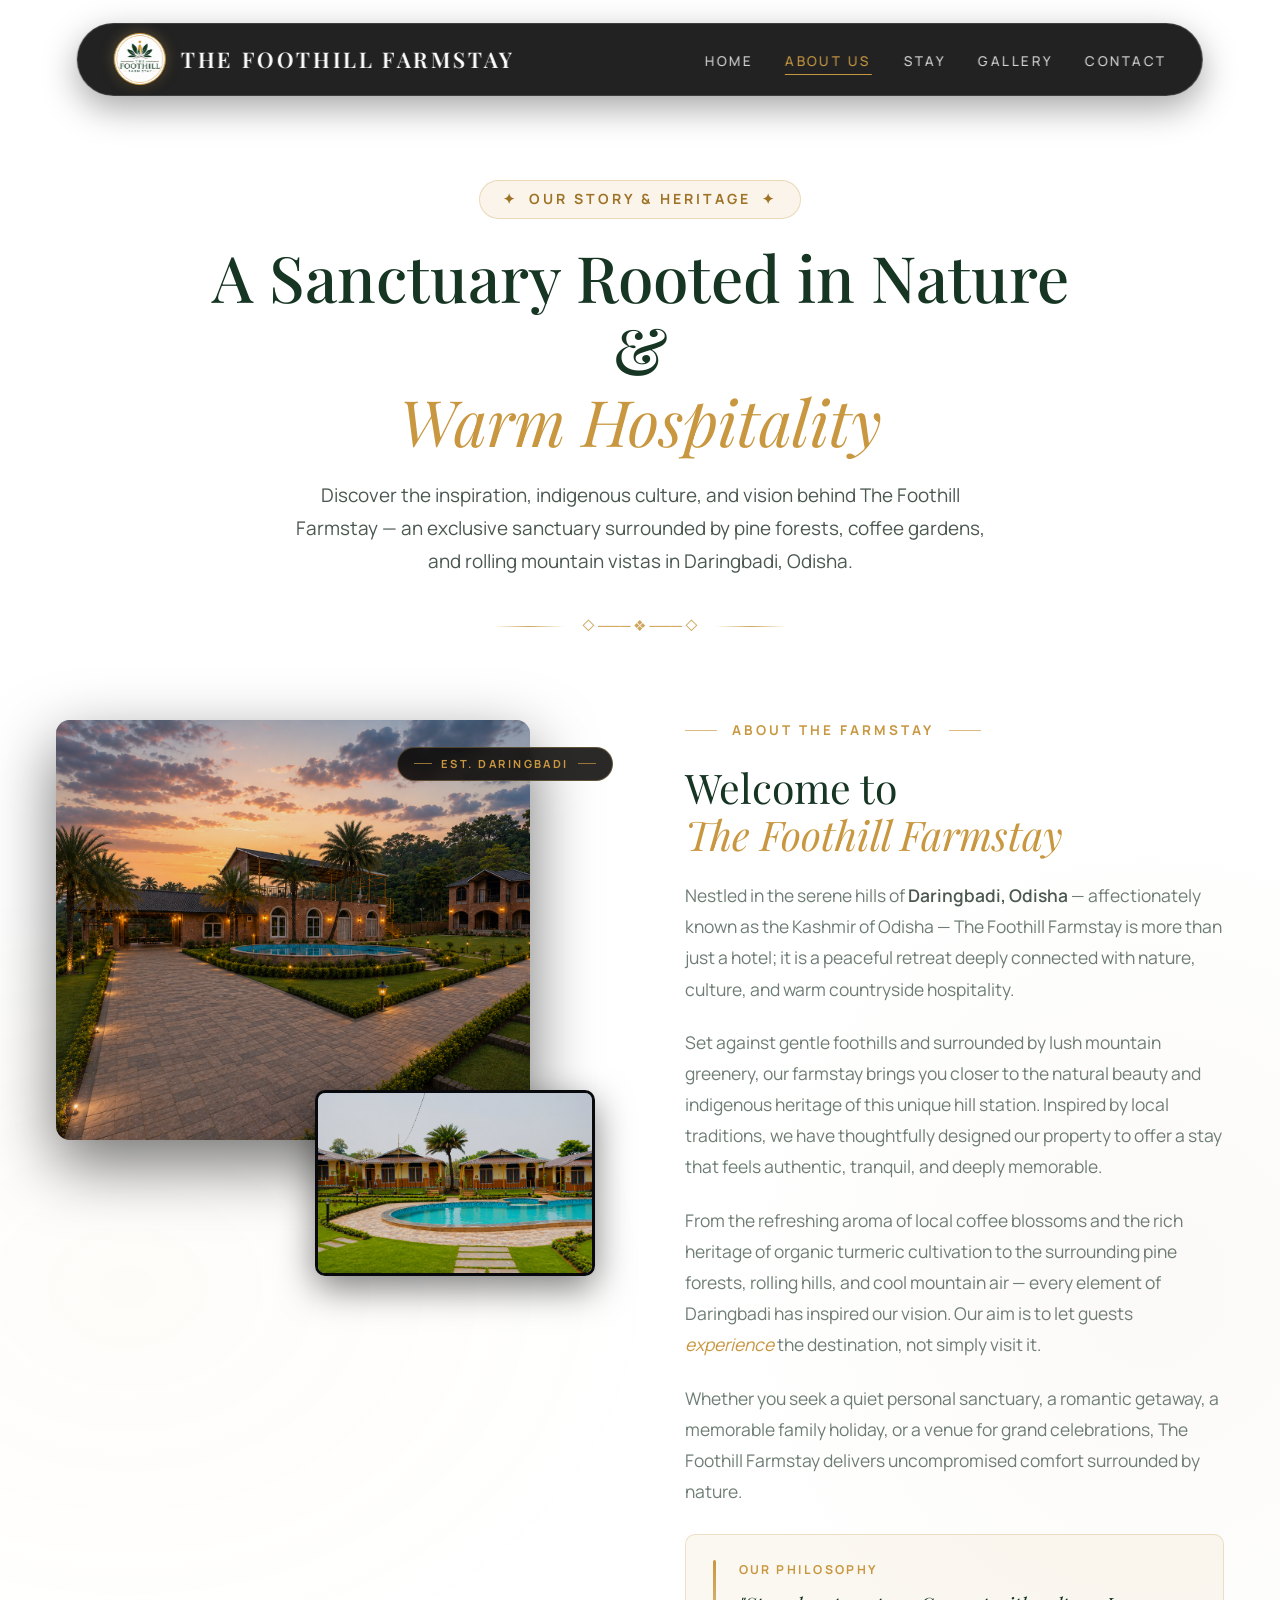
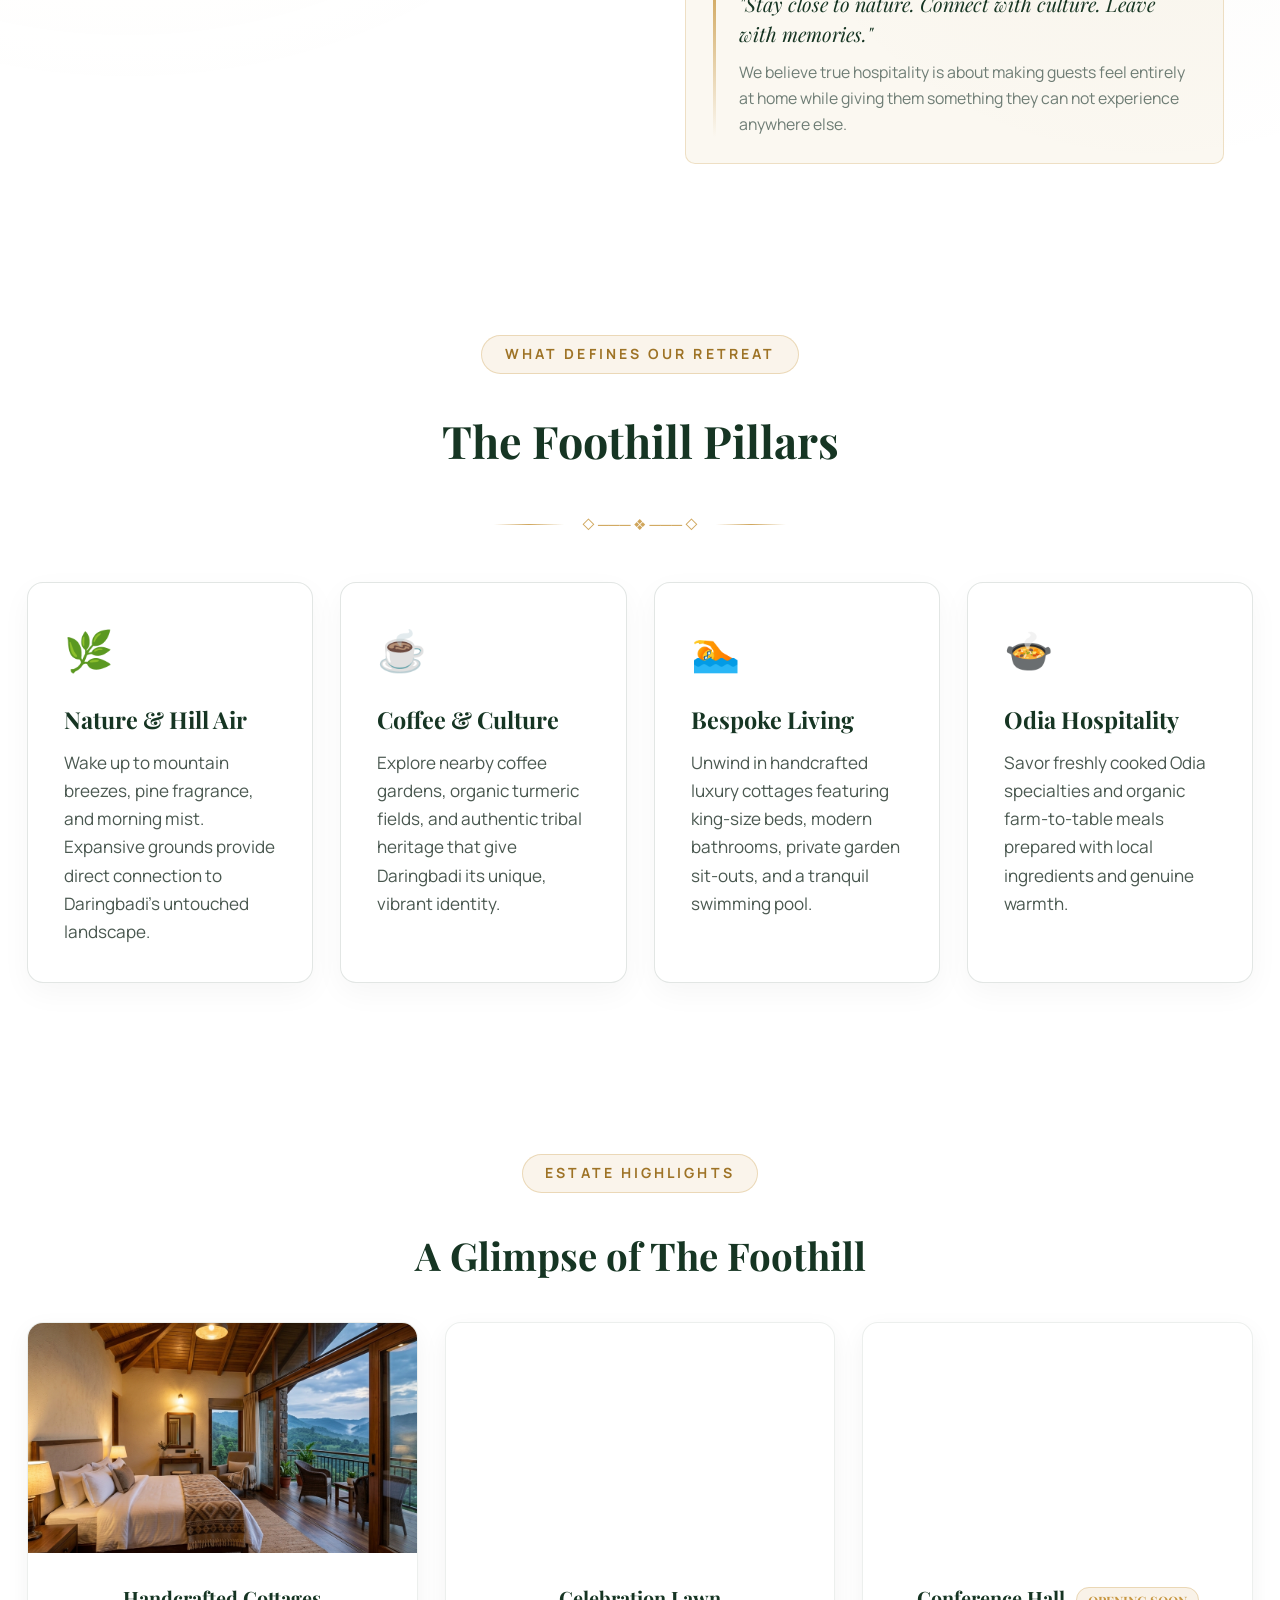
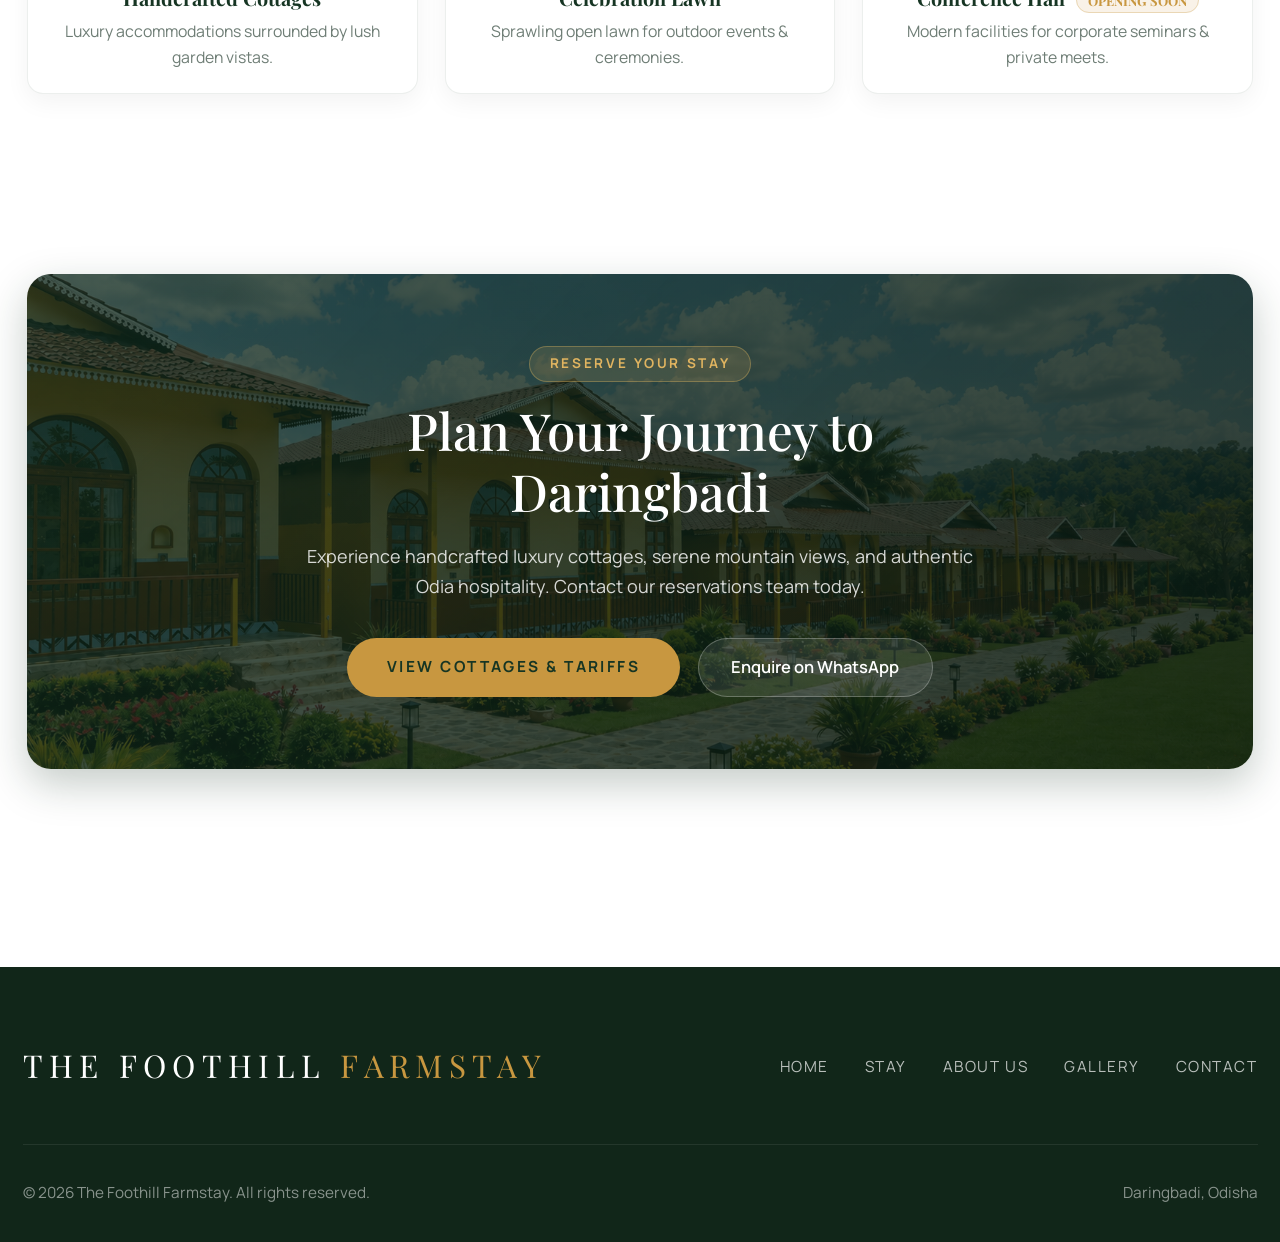
==== commit 12f2b379: "Update website design and pages" ====
--- a/about.html
+++ b/about.html
@@ -12,7 +12,7 @@
   <link rel="preconnect" href="https://fonts.googleapis.com">
   <link rel="preconnect" href="https://fonts.gstatic.com" crossorigin>
   <link
-    href="https://fonts.googleapis.com/css2?family=Gelasio:ital,wght@0,400..700;1,400..700&family=Playfair+Display:ital,wght@0,400..900;1,400..900&family=Manrope:wght@300;400;500;600;700&family=Plus+Jakarta+Sans:wght@300;400;500;600;700&display=swap"
+    href="https://fonts.googleapis.com/css2?family=Cormorant+Garamond:ital,wght@0,400;0,500;0,600;0,700;1,400;1,600&family=Marcellus&family=Gelasio:ital,wght@0,400..700;1,400..700&family=Playfair+Display:ital,wght@0,400..900;1,400..900&family=Manrope:wght@300;400;500;600;700&family=Plus+Jakarta+Sans:wght@300;400;500;600;700&display=swap"
     rel="stylesheet">
 
   <!-- Stylesheet -->
@@ -25,13 +25,13 @@
   <header class="navbar" id="navbar">
     <div class="nav-container">
       <a href="index.html" class="nav-logo" aria-label="The Foothill Farmstay Homepage">
-        <img src="foothill_logo_circle_transparent.png" alt="The Foothill Farm Stay Logo" width="52" height="52">
-        <span class="nav-logo-text">The Foothill Farm Stay</span>
+        <img src="foothill_logo_circle_transparent.png" alt="The Foothill Farmstay Logo" width="52" height="52">
+        <span class="nav-logo-text">The Foothill Farmstay</span>
       </a>
       <ul class="nav-links">
         <li><a href="index.html" class="nav-link">Home</a></li>
+        <li><a href="about.html" class="nav-link active">About Us</a></li>
         <li><a href="stay.html" class="nav-link">Stay</a></li>
-        <li><a href="about.html" class="nav-link active">About Us</a></li>
         <li><a href="gallery.html" class="nav-link">Gallery</a></li>
         <li><a href="index.html#contact" class="nav-link">Contact</a></li>
       </ul>
@@ -83,15 +83,15 @@
             <span class="about-tag-line"></span>
           </div>
 
-          <h2 class="about-title">Welcome to<br><em>The Foothill Farm Stay</em></h2>
+          <h2 class="about-title">Welcome to<br><em>The Foothill Farmstay</em></h2>
 
           <p class="about-text">
             Nestled in the serene hills of <strong>Daringbadi, Odisha</strong> — affectionately known as the Kashmir of
-            Odisha — The Foothill Farm Stay is more than just a hotel; it is a peaceful retreat deeply connected with
+            Odisha — The Foothill Farmstay is more than just a hotel; it is a peaceful retreat deeply connected with
             nature, culture, and warm countryside hospitality.
           </p>
           <p class="about-text">
-            Set against gentle foothills and surrounded by lush mountain greenery, our farm stay brings you closer to
+            Set against gentle foothills and surrounded by lush mountain greenery, our farmstay brings you closer to
             the natural beauty and indigenous heritage of this unique hill station. Inspired by local traditions, we
             have thoughtfully designed our property to offer a stay that feels authentic, tranquil, and deeply
             memorable.
@@ -114,7 +114,7 @@
               <span class="philosophy-label">Our Philosophy</span>
               <p class="philosophy-quote">"Stay close to nature. Connect with culture. Leave with memories."</p>
               <p class="philosophy-sub">We believe true hospitality is about making guests feel entirely at home while
-                giving them something they cannot experience anywhere else.</p>
+                giving them something they can not experience anywhere else.</p>
             </div>
           </div>
 
@@ -167,7 +167,7 @@
             style="font-family: var(--font-heading); font-size: 1.3rem; color: var(--text-primary); margin-bottom: 0.6rem;">
             Bespoke Living</h3>
           <p style="font-size: 0.95rem; color: var(--text-secondary); line-height: 1.65;">
-            Unwind in handcrafted luxury villas featuring king-size beds, modern bathrooms, private garden sit-outs, and
+            Unwind in handcrafted luxury cottages featuring king-size beds, modern bathrooms, private garden sit-outs, and
             a tranquil swimming pool.
           </p>
         </div>
@@ -232,7 +232,7 @@
           <div style="padding: 1.25rem; text-align: center;">
             <h4
               style="font-family: var(--font-heading); color: var(--text-primary); font-size: 1.1rem; margin-bottom: 0.25rem;">
-              Conference Hall</h4>
+              Conference Hall <span style="font-size: 0.72rem; color: #C89740; text-transform: uppercase; font-weight: 700; background: rgba(200, 151, 64, 0.12); border: 1px solid rgba(200, 151, 64, 0.3); padding: 0.2rem 0.6rem; border-radius: 20px; vertical-align: middle; margin-left: 0.35rem;">Opening Soon</span></h4>
             <p style="font-size: 0.88rem; color: var(--text-muted); margin: 0;">Modern facilities for corporate seminars
               & private meets.</p>
           </div>
@@ -303,8 +303,8 @@
       onclick="toggleMobileMenu()">✕</button>
     <ul class="mobile-nav-links">
       <li><a href="index.html" class="mobile-nav-link" onclick="toggleMobileMenu()">Home</a></li>
+      <li><a href="about.html" class="mobile-nav-link active" onclick="toggleMobileMenu()">About Us</a></li>
       <li><a href="stay.html" class="mobile-nav-link" onclick="toggleMobileMenu()">Stay</a></li>
-      <li><a href="about.html" class="mobile-nav-link active" onclick="toggleMobileMenu()">About Us</a></li>
       <li><a href="gallery.html" class="mobile-nav-link" onclick="toggleMobileMenu()">Gallery</a></li>
       <li><a href="index.html#contact" class="mobile-nav-link" onclick="toggleMobileMenu()">Contact</a></li>
     </ul>
--- a/styles.css
+++ b/styles.css
@@ -117,22 +117,63 @@
 /* ==========================================================================
        PRELOADER UI
        ========================================================================== */
+/* ==========================================================================
+   FRAMER-INSPIRED LUXURY PRELOADER UI
+   ========================================================================== */
 #preloader {
   position: fixed;
   inset: 0;
-  background-color: var(--bg-dark);
+  background-color: #080F0A;
   z-index: 99999;
   display: flex;
   flex-direction: column;
   align-items: center;
   justify-content: center;
-  transition: opacity 0.4s cubic-bezier(0.16, 1, 0.3, 1), visibility 0.4s ease;
+  overflow: hidden;
+  transition: transform 1.1s cubic-bezier(0.85, 0, 0.15, 1), opacity 0.8s ease, visibility 0.8s ease;
 }
 
 #preloader.loader-hidden {
+  transform: translateY(-100%);
   opacity: 0;
   visibility: hidden;
   pointer-events: none;
+}
+
+/* Ambient Glowing Orbs */
+.framer-glow-orb {
+  position: absolute;
+  width: 550px;
+  height: 550px;
+  border-radius: 50%;
+  pointer-events: none;
+  z-index: 1;
+  filter: blur(70px);
+  -webkit-filter: blur(70px);
+}
+
+.orb-top-right {
+  top: -200px;
+  right: -200px;
+  background: radial-gradient(circle, rgba(223, 183, 108, 0.24) 0%, rgba(8, 15, 10, 0) 70%);
+  animation: orbFloat1 6s infinite ease-in-out alternate;
+}
+
+.orb-bottom-left {
+  bottom: -200px;
+  left: -200px;
+  background: radial-gradient(circle, rgba(22, 53, 35, 0.5) 0%, rgba(8, 15, 10, 0) 70%);
+  animation: orbFloat2 7s infinite ease-in-out alternate;
+}
+
+@keyframes orbFloat1 {
+  0% { transform: translate(0, 0) scale(1); }
+  100% { transform: translate(-40px, 40px) scale(1.1); }
+}
+
+@keyframes orbFloat2 {
+  0% { transform: translate(0, 0) scale(1); }
+  100% { transform: translate(40px, -40px) scale(1.15); }
 }
 
 .cottage-card-img img,
@@ -144,56 +185,87 @@
 }
 
 .loader-content {
+  position: relative;
+  z-index: 2;
   text-align: center;
-  max-width: 340px;
+  max-width: 440px;
   width: 90%;
 }
 
+.loader-logo-wrapper {
+  margin-bottom: 1.25rem;
+}
+
 .loader-logo {
-  height: 110px;
-  width: 110px;
+  height: 95px;
+  width: 95px;
   border-radius: 50%;
   object-fit: cover;
-  border: 2.5px solid var(--accent-gold);
-  margin-bottom: 1.25rem;
-  box-shadow: 0 4px 14px rgba(0, 0, 0, 0.4);
-  animation: loaderLogoPulse 2.5s infinite ease-in-out;
-}
-
-@keyframes loaderLogoPulse {
-
-  0%,
+  border: 2px solid rgba(223, 183, 108, 0.6);
+  box-shadow: 0 0 30px rgba(223, 183, 108, 0.25);
+  animation: framerLogoFade 1.2s cubic-bezier(0.16, 1, 0.3, 1) forwards;
+}
+
+@keyframes framerLogoFade {
+  0% {
+    opacity: 0;
+    transform: scale(0.7);
+  }
   100% {
+    opacity: 1;
     transform: scale(1);
   }
-
-  50% {
-    transform: scale(1.04);
-  }
-}
-
-.loader-brand {
+}
+
+.loader-brand-title {
   font-family: var(--font-heading);
-  font-size: clamp(1.75rem, 4vw, 2.5rem);
-  letter-spacing: 0.3em;
+  font-size: clamp(1.5rem, 4vw, 2.6rem);
+  letter-spacing: 0.22em;
   text-transform: uppercase;
-  color: var(--text-primary);
+  background: linear-gradient(135deg, #F3E1B8 0%, #DFB76C 50%, #9E7326 100%);
+  -webkit-background-clip: text;
+  -webkit-text-fill-color: transparent;
+  margin-bottom: 0.85rem;
+  font-weight: 500;
+  animation: framerBlurReveal 1.3s cubic-bezier(0.16, 1, 0.3, 1) forwards;
+}
+
+@keyframes framerBlurReveal {
+  0% {
+    filter: blur(16px);
+    transform: scale(2.1) translateY(10px);
+    opacity: 0;
+  }
+  100% {
+    filter: blur(0px);
+    transform: scale(1) translateY(0);
+    opacity: 1;
+  }
+}
+
+.loader-tagline-container {
+  height: 28px;
+  overflow: hidden;
   margin-bottom: 2rem;
-  font-weight: 400;
-}
-
-.loader-brand span {
-  color: var(--accent-gold);
-}
-
-.loader-bar-bg {
+}
+
+.loader-tagline {
+  font-family: var(--font-body);
+  font-size: 0.88rem;
+  letter-spacing: 0.2em;
+  text-transform: uppercase;
+  color: rgba(255, 255, 255, 0.8);
+  transition: transform 0.4s ease, opacity 0.4s ease;
+  margin: 0;
+}
+
+.loader-bar-wrapper {
   width: 100%;
   height: 2px;
-  background: var(--border-color);
+  background: rgba(255, 255, 255, 0.1);
   border-radius: 4px;
   overflow: hidden;
   position: relative;
-  margin-bottom: 1.5rem;
 }
 
 .loader-bar-fill {
@@ -202,26 +274,8 @@
   left: 0;
   height: 100%;
   width: 0%;
-  background: linear-gradient(90deg, var(--accent-gold-dark), var(--accent-gold-light));
-  transition: width 0.15s ease-out;
-  box-shadow: none;
-}
-
-.loader-status {
-  display: flex;
-  justify-content: space-between;
-  align-items: center;
-  font-size: 0.875rem;
-  letter-spacing: 0.15em;
-  text-transform: uppercase;
-  color: var(--text-secondary);
-}
-
-.loader-percentage {
-  font-family: var(--font-heading);
-  font-size: 1.25rem;
-  color: var(--accent-gold);
-  font-weight: 600;
+  background: linear-gradient(90deg, #9E7326, #DFB76C, #F3E1B8);
+  box-shadow: 0 0 12px rgba(223, 183, 108, 0.6);
 }
 
 /* ==========================================================================
@@ -966,7 +1020,7 @@
 
 .brochure-header {
   text-align: center;
-  max-width: 680px;
+  max-width: 900px;
   margin: 0 auto 2.25rem auto;
 }
 
@@ -991,11 +1045,12 @@
 
 .brochure-title {
   font-family: var(--font-heading);
-  font-size: clamp(2rem, 3.5vw, 3.2rem);
+  font-size: clamp(1.2rem, 3.6vw, 3.2rem);
   font-weight: 500;
   line-height: 1.15;
   color: #163523;
   margin: 0 0 0.65rem 0;
+  white-space: nowrap;
 }
 
 .brochure-intro {
@@ -1328,18 +1383,25 @@
 
 .uniqueness-header {
   text-align: center;
-  max-width: 780px;
-  margin: 0 auto 5rem auto;
+  max-width: 950px;
+  margin: 0 auto 4rem auto;
 }
 
 .uniqueness-title {
-  font-family: var(--font-heading);
-  font-size: clamp(42px, 5vw, 60px);
-  font-weight: 500;
-  line-height: 1.1;
+  font-family: 'Cormorant Garamond', 'Marcellus', 'Playfair Display', serif;
+  font-size: clamp(32px, 4.8vw, 58px);
+  font-weight: 600;
+  line-height: 1.18;
+  letter-spacing: 0.02em;
   color: #163523;
   margin: 0 0 1.25rem 0;
   text-align: center;
+}
+
+.uniqueness-title em {
+  font-style: italic;
+  font-weight: 500;
+  color: #C89740;
 }
 
 .uniqueness-divider {
@@ -1643,9 +1705,9 @@
 }
 
 .price-box-amount {
-  font-family: var(--font-heading);
+  font-family: var(--font-body);
   font-size: 1.85rem;
-  font-weight: 600;
+  font-weight: 700;
   color: #163523;
   line-height: 1.1;
 }
@@ -1775,9 +1837,9 @@
 }
 
 .tbl-price {
-  font-family: var(--font-heading);
+  font-family: var(--font-body);
   font-size: 1.6rem;
-  font-weight: 600;
+  font-weight: 700;
   color: #163523;
   line-height: 1.1;
 }
@@ -2141,7 +2203,7 @@
   font-size: 1.1rem;
 }
 
-/* Special Highlight for Foothill Farm Stay Node */
+/* Special Highlight for Foothill Farmstay Node */
 .node-farmstay .node-pin {
   width: 58px;
   height: 58px;
@@ -2539,6 +2601,24 @@
   box-shadow: 0 10px 28px rgba(37, 211, 102, 0.45);
 }
 
+.opening-soon-badge {
+  display: inline-flex;
+  align-items: center;
+  gap: 0.5rem;
+  margin-top: 1.5rem;
+  padding: 0.75rem 1.5rem;
+  background: rgba(200, 151, 64, 0.12);
+  border: 1px solid rgba(200, 151, 64, 0.4);
+  color: #C89740;
+  font-family: var(--font-body);
+  font-size: 0.88rem;
+  font-weight: 700;
+  letter-spacing: 0.08em;
+  text-transform: uppercase;
+  border-radius: var(--radius-pill);
+  box-shadow: 0 4px 14px rgba(200, 151, 64, 0.08);
+}
+
 /* ==========================================================================
        SECTION: CONTACT US
        ========================================================================== */
@@ -2874,13 +2954,15 @@
   transform: scale(1.04);
 }
 
-/* Section 2: Villas Showcase Cards */
+/* Section 2: Cottages Showcase Cards */
+.cottages-grid,
 .villas-grid {
   display: grid;
   grid-template-columns: repeat(auto-fit, minmax(320px, 1fr));
   gap: clamp(1.5rem, 3vw, 2.5rem);
 }
 
+.cottage-card,
 .villa-card {
   background: var(--bg-card);
   border: 1px solid var(--border-color);
@@ -2891,6 +2973,7 @@
   flex-direction: column;
 }
 
+.cottage-card:hover,
 .villa-card:hover {
   background: var(--bg-card-hover);
   border-color: var(--border-color-hover);
@@ -2898,12 +2981,14 @@
   box-shadow: var(--shadow-md);
 }
 
+.cottage-img-wrapper,
 .villa-img-wrapper {
   position: relative;
   height: 260px;
   overflow: hidden;
 }
 
+.cottage-img-wrapper img,
 .villa-img-wrapper img {
   width: 100%;
   height: 100%;
@@ -2911,10 +2996,12 @@
   transition: transform 0.8s cubic-bezier(0.16, 1, 0.3, 1);
 }
 
+.cottage-card:hover .cottage-img-wrapper img,
 .villa-card:hover .villa-img-wrapper img {
   transform: scale(1.06);
 }
 
+.cottage-badge,
 .villa-badge {
   position: absolute;
   top: 1.25rem;
@@ -2931,6 +3018,7 @@
   font-weight: 600;
 }
 
+.cottage-body,
 .villa-body {
   padding: 2rem;
   display: flex;
@@ -2938,6 +3026,7 @@
   flex-grow: 1;
 }
 
+.cottage-title,
 .villa-title {
   font-family: var(--font-heading);
   font-size: clamp(1.5rem, 2vw, 1.85rem);
@@ -2946,6 +3035,7 @@
   color: var(--text-primary);
 }
 
+.cottage-desc,
 .villa-desc {
   color: var(--text-secondary);
   font-size: 0.95rem;
@@ -2954,6 +3044,7 @@
   font-weight: 300;
 }
 
+.cottage-specs,
 .villa-specs {
   display: flex;
   gap: 1.25rem;
@@ -2964,6 +3055,7 @@
   color: var(--text-muted);
 }
 
+.cottage-specs span,
 .villa-specs span {
   display: flex;
   align-items: center;
@@ -4078,10 +4170,10 @@
 }
 
 .cottage-starting-price {
-  font-family: var(--font-heading);
-  font-size: 0.95rem;
+  font-family: var(--font-body);
+  font-size: 0.88rem;
   font-weight: 700;
-  letter-spacing: 0.06em;
+  letter-spacing: 0.08em;
   text-transform: uppercase;
   color: var(--accent-gold-dark);
   white-space: nowrap;
@@ -4673,8 +4765,19 @@
 
 .gallery-grid {
   display: grid;
-  grid-template-columns: repeat(auto-fill, minmax(340px, 1fr));
+  grid-template-columns: repeat(3, 1fr);
   gap: 1.75rem;
+}
+
+/* Center single last card in a 3-column grid */
+@media (min-width: 901px) {
+  .gallery-grid {
+    grid-template-columns: repeat(3, 1fr);
+  }
+
+  .gallery-grid .gallery-card:last-child:nth-child(3n + 1) {
+    grid-column: 2;
+  }
 }
 
 .gallery-card {
@@ -4724,7 +4827,7 @@
 .gallery-card-overlay {
   position: absolute;
   inset: 0;
-  background: linear-gradient(180deg, rgba(22, 53, 35, 0.1) 0%, rgba(22, 53, 35, 0.65) 100%);
+  background: linear-gradient(180deg, rgba(12, 12, 12, 0.05) 0%, rgba(12, 12, 12, 0.55) 100%);
   opacity: 0;
   transition: var(--transition-smooth);
   display: flex;
@@ -4737,21 +4840,7 @@
 }
 
 .zoom-icon-badge {
-  width: 52px;
-  height: 52px;
-  border-radius: 50%;
-  background: rgba(251, 249, 245, 0.95);
-  color: var(--text-primary);
-  display: flex;
-  align-items: center;
-  justify-content: center;
-  box-shadow: 0 8px 24px rgba(0, 0, 0, 0.2);
-  transform: scale(0.85);
-  transition: var(--transition-smooth);
-}
-
-.gallery-card:hover .zoom-icon-badge {
-  transform: scale(1);
+  display: none !important;
 }
 
 .gallery-card-info {
@@ -5225,7 +5314,7 @@
 }
 
 .weather-container {
-  max-width: 1050px;
+  max-width: 920px;
   margin: 0 auto;
   position: relative;
   z-index: 2;
@@ -5234,7 +5323,7 @@
 
 .weather-header {
   text-align: center;
-  margin-bottom: 2.5rem;
+  margin-bottom: 2.25rem;
 }
 
 .weather-title {
@@ -5266,7 +5355,7 @@
   background: #FFFFFF;
   border: 1px solid rgba(200, 151, 64, 0.35);
   border-radius: 20px;
-  padding: clamp(1.25rem, 3vw, 2.5rem);
+  padding: clamp(1.5rem, 3.5vw, 2.25rem);
   box-shadow: 0 15px 45px rgba(22, 53, 35, 0.08);
   transition: var(--transition-smooth);
   position: relative;
@@ -5355,10 +5444,7 @@
   display: flex;
   align-items: center;
   justify-content: space-between;
-  gap: 1.5rem;
-  padding-bottom: 1.25rem;
-  border-bottom: 1px solid rgba(22, 53, 35, 0.08);
-  margin-bottom: 1.25rem;
+  gap: 2rem;
   flex-wrap: wrap;
 }
 
@@ -5369,7 +5455,7 @@
 }
 
 .weather-icon-large {
-  font-size: clamp(3rem, 6vw, 4rem);
+  font-size: clamp(3rem, 5.5vw, 4rem);
   line-height: 1;
   filter: drop-shadow(0 4px 12px rgba(200, 151, 64, 0.3));
   flex-shrink: 0;
@@ -5383,7 +5469,7 @@
 
 .weather-temp {
   font-family: var(--font-heading);
-  font-size: clamp(2.5rem, 5vw, 4.25rem);
+  font-size: clamp(2.5rem, 5vw, 4rem);
   font-weight: 600;
   color: #163523;
 }
@@ -5392,22 +5478,105 @@
   font-family: var(--font-heading);
   font-size: clamp(1.25rem, 2.5vw, 1.75rem);
   color: #C89740;
-  margin-top: 0.4rem;
+  margin-top: 0.3rem;
   margin-left: 0.2rem;
 }
 
 .weather-condition {
   font-family: var(--font-body);
-  font-size: clamp(1rem, 2vw, 1.2rem);
+  font-size: clamp(1rem, 2vw, 1.15rem);
   font-weight: 600;
   color: #C89740;
-  margin-top: 0.3rem;
+  margin-top: 0.35rem;
 }
 
 .weather-location-tag {
   font-size: 0.85rem;
   color: #6E7D75;
-  margin-top: 0.25rem;
+  margin-top: 0.3rem;
+}
+
+/* 2-Day Hill Forecast Widget */
+.weather-forecast-box {
+  display: flex;
+  flex-direction: column;
+  justify-content: center;
+  gap: 0.45rem;
+  background: rgba(22, 53, 35, 0.03);
+  border: 1px solid rgba(200, 151, 64, 0.3);
+  border-radius: 16px;
+  padding: 0.85rem 1.25rem;
+  box-shadow: 0 4px 15px rgba(22, 53, 35, 0.03);
+}
+
+.forecast-header {
+  font-family: var(--font-body);
+  font-size: 0.7rem;
+  font-weight: 800;
+  letter-spacing: 0.12em;
+  text-transform: uppercase;
+  color: var(--accent-gold-dark);
+  margin-bottom: 0.1rem;
+}
+
+.forecast-days-grid {
+  display: flex;
+  gap: 1.15rem;
+  align-items: center;
+}
+
+.forecast-day-card {
+  display: flex;
+  flex-direction: column;
+  gap: 0.15rem;
+}
+
+.forecast-day-card:not(:last-child) {
+  padding-right: 1.15rem;
+  border-right: 1px solid rgba(22, 53, 35, 0.12);
+}
+
+.forecast-day-name {
+  font-family: var(--font-body);
+  font-size: 0.78rem;
+  font-weight: 700;
+  color: #163523;
+}
+
+.forecast-day-main {
+  display: flex;
+  align-items: center;
+  gap: 0.4rem;
+}
+
+.forecast-day-icon {
+  font-size: 1.25rem;
+}
+
+.forecast-day-temp {
+  display: flex;
+  align-items: baseline;
+  gap: 0.25rem;
+}
+
+.f-max {
+  font-family: var(--font-body);
+  font-size: 0.95rem;
+  font-weight: 700;
+  color: #163523;
+}
+
+.f-min {
+  font-family: var(--font-body);
+  font-size: 0.78rem;
+  color: #777777;
+}
+
+.forecast-day-desc {
+  font-family: var(--font-body);
+  font-size: 0.725rem;
+  color: #555555;
+  white-space: nowrap;
 }
 
 /* Activity Recommendation Box */
@@ -5502,6 +5671,7 @@
   font-size: 0.82rem;
   color: #6E7D75;
   padding-top: 1.25rem;
+  margin-top: 1.25rem;
   border-top: 1px solid rgba(22, 53, 35, 0.08);
   flex-wrap: wrap;
   gap: 0.75rem;
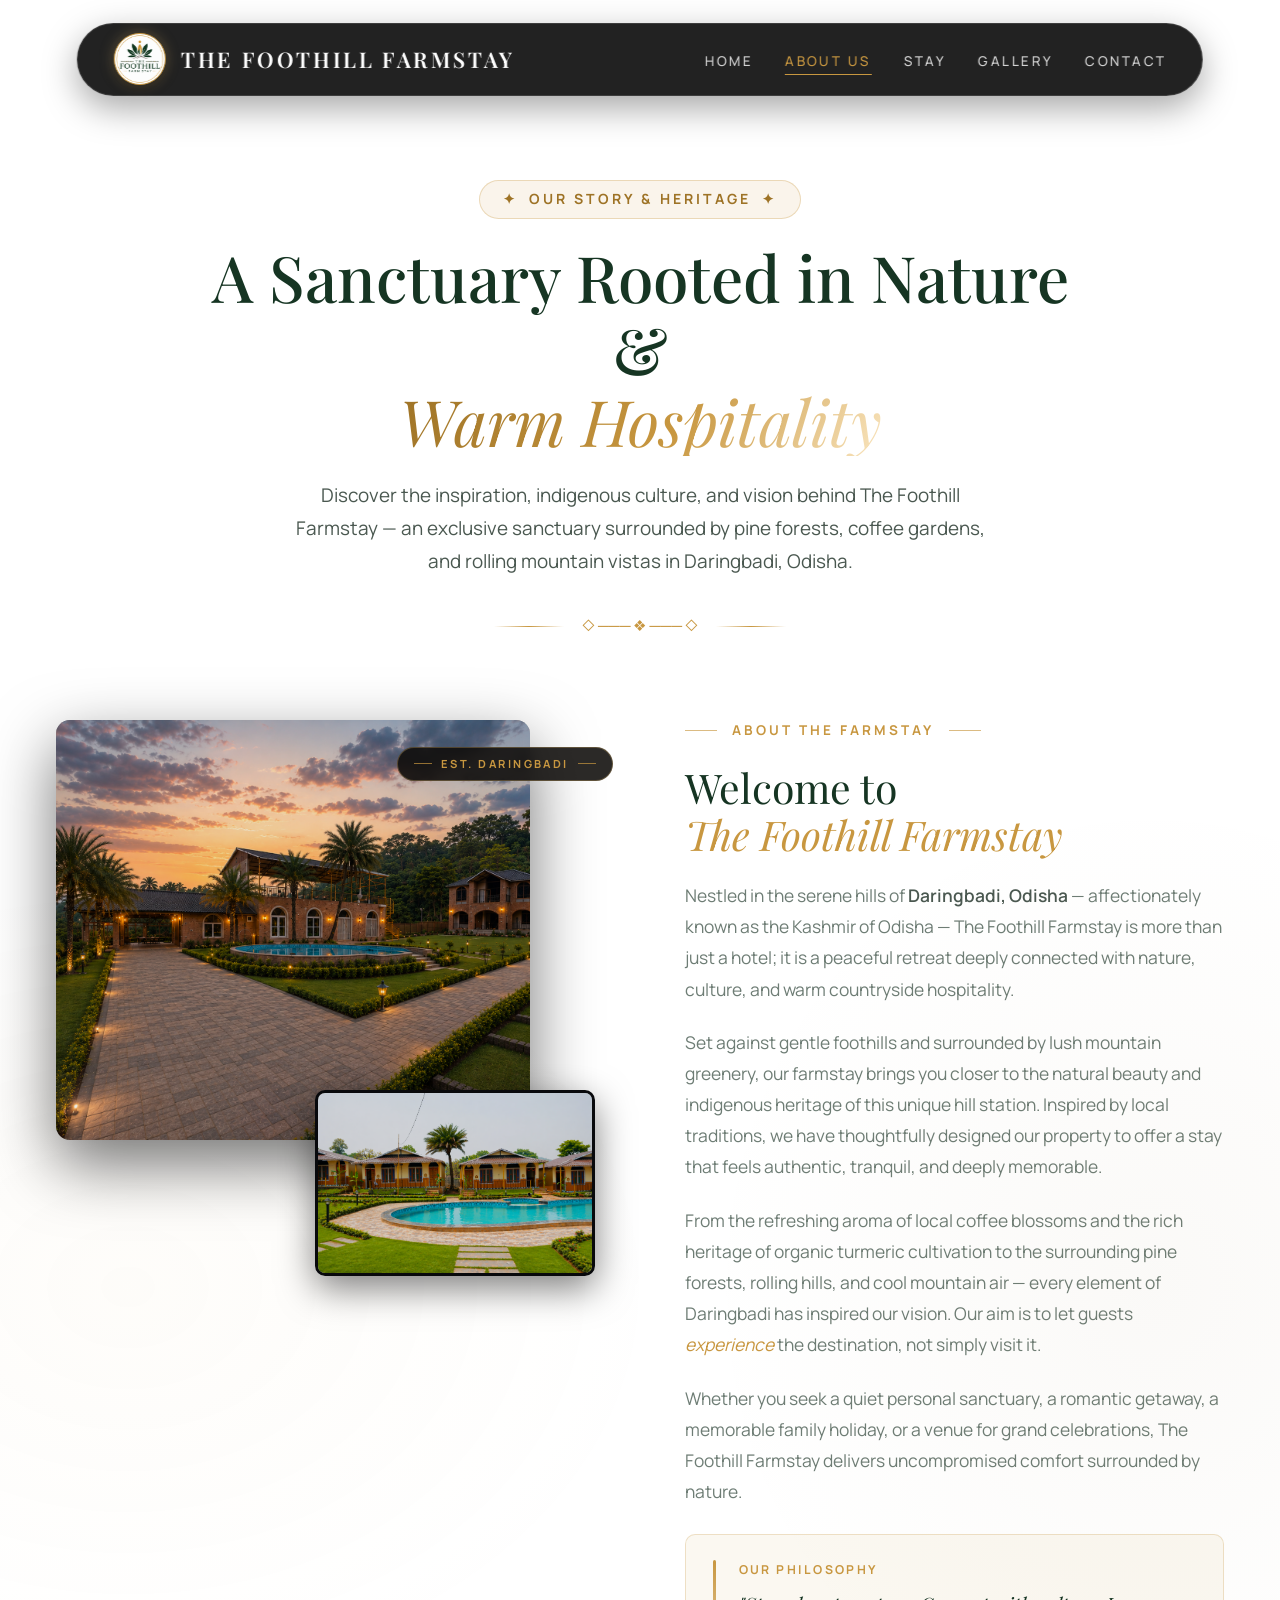
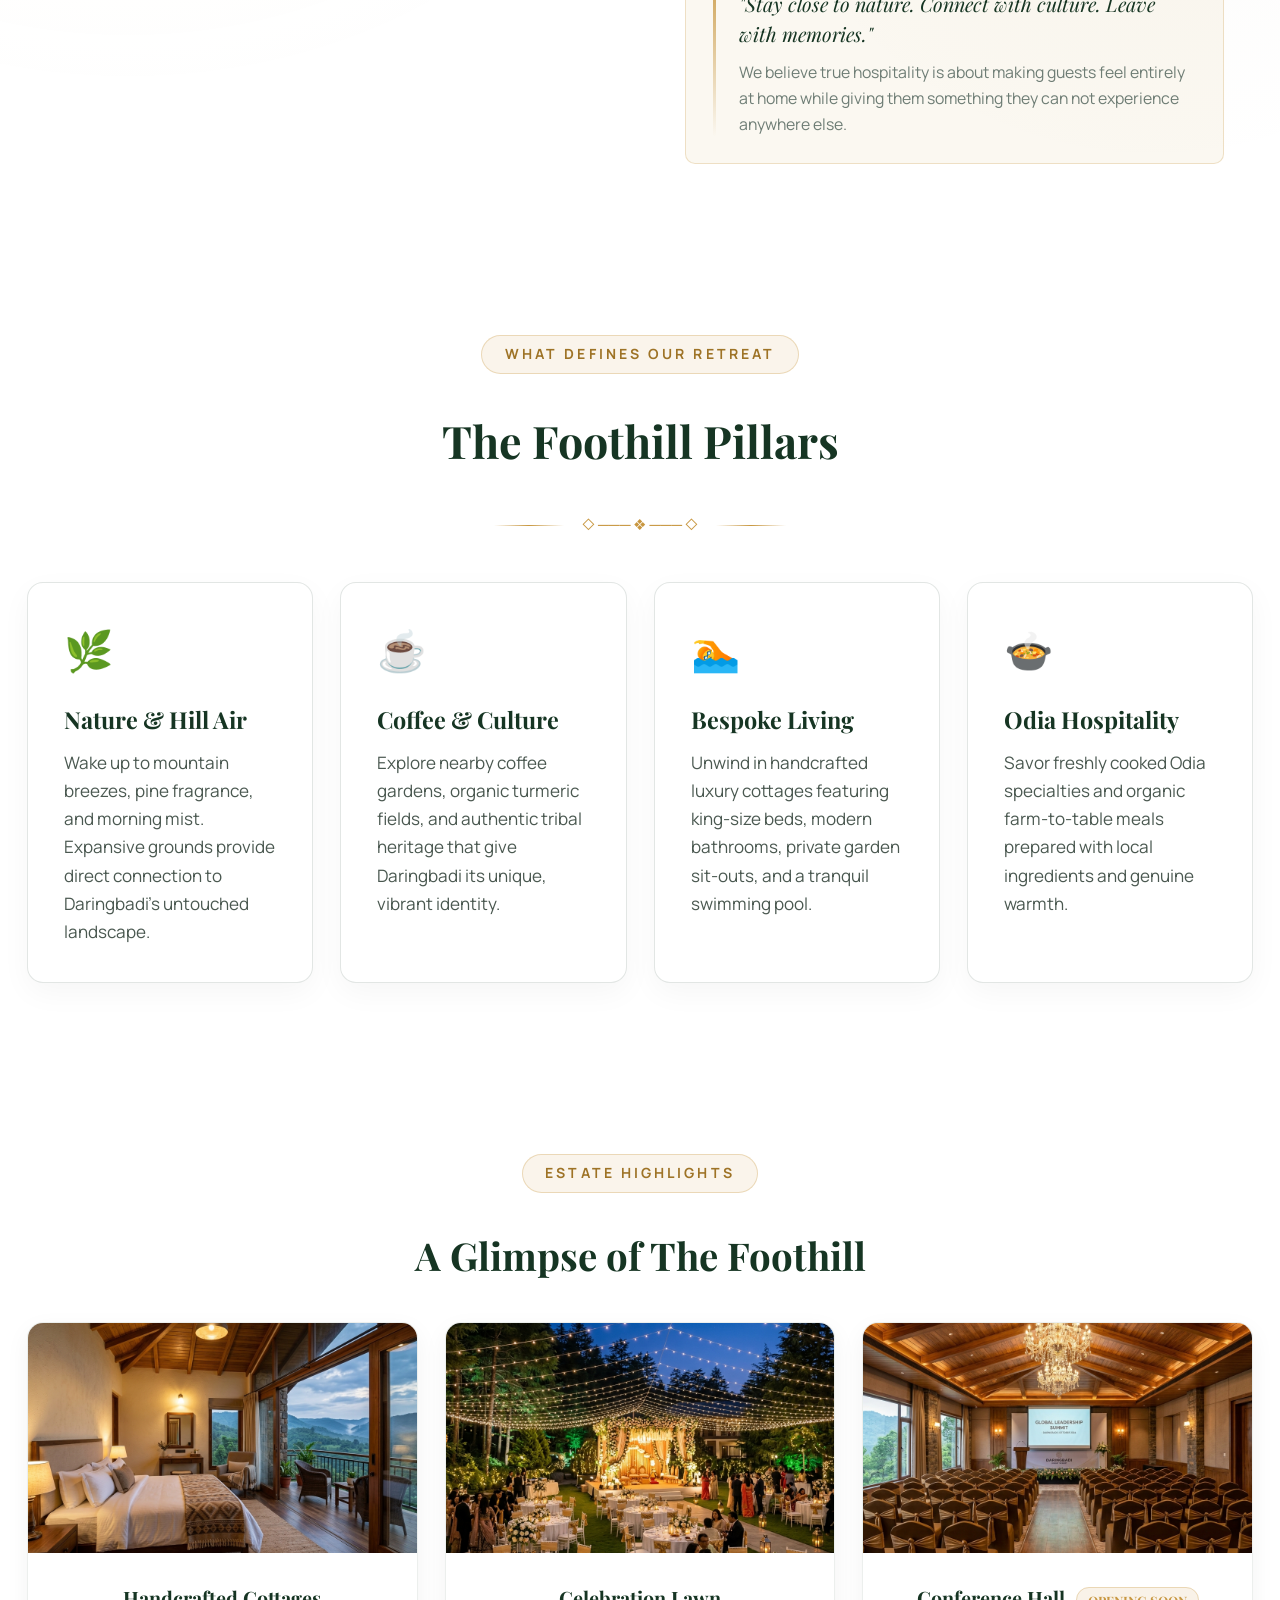
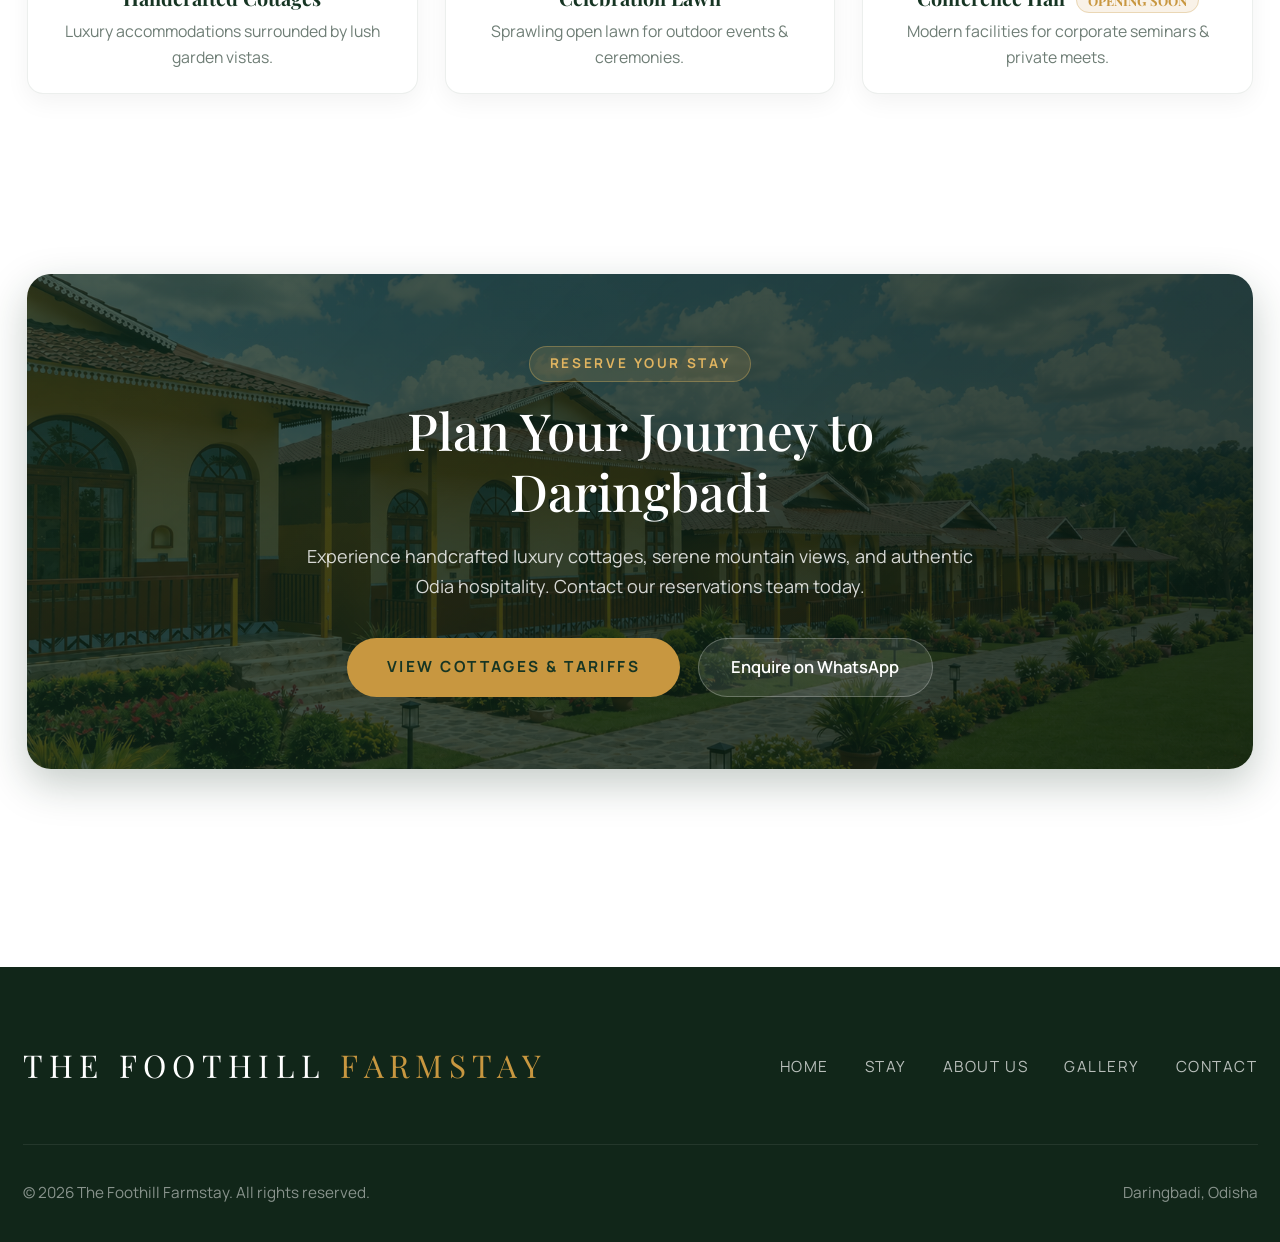
==== commit 0e29cb3f: "favicon" ====
--- a/about.html
+++ b/about.html
@@ -17,6 +17,10 @@
 
   <!-- Stylesheet -->
   <link rel="stylesheet" href="styles.css">
+
+  <!-- Favicon -->
+  <link rel="icon" type="image/png" href="foothill_logo_circle_transparent.png">
+  <link rel="apple-touch-icon" href="foothill_logo_circle_transparent.png">
 </head>
 
 <body class="page-light page-about" style="background-color: #ffffff !important; background-image: none !important;">
--- a/styles.css
+++ b/styles.css
@@ -4029,6 +4029,7 @@
   text-transform: uppercase;
   color: var(--accent-gold-dark);
   margin-bottom: 1.25rem;
+  animation: heroBadgeDrop 0.85s cubic-bezier(0.16, 1, 0.3, 1) both;
 }
 
 .stay-hero-title {
@@ -4038,12 +4039,18 @@
   line-height: 1.12;
   color: var(--text-primary);
   margin-bottom: 1.25rem;
+  animation: heroTitleReveal 1.1s cubic-bezier(0.16, 1, 0.3, 1) 0.15s both;
 }
 
 .stay-hero-title em {
+  display: inline-block;
   font-style: italic;
-  color: var(--accent-gold);
   font-weight: 400;
+  background: linear-gradient(120deg, #9E7326 0%, #C89740 30%, #F5DEB3 50%, #C89740 70%, #9E7326 100%);
+  background-size: 200% auto;
+  -webkit-background-clip: text;
+  -webkit-text-fill-color: transparent;
+  animation: heroGoldShimmer 4.5s ease-in-out infinite, heroAccentFade 1.1s cubic-bezier(0.16, 1, 0.3, 1) 0.25s both;
 }
 
 .stay-hero-desc {
@@ -4053,6 +4060,7 @@
   font-weight: 400;
   max-width: 700px;
   margin: 0 auto;
+  animation: heroDescFade 0.95s cubic-bezier(0.16, 1, 0.3, 1) 0.35s both;
 }
 
 .stay-divider {
@@ -4064,6 +4072,7 @@
   color: var(--accent-gold);
   font-size: 0.85rem;
   opacity: 0.85;
+  animation: heroDividerExpand 1s cubic-bezier(0.16, 1, 0.3, 1) 0.5s both;
 }
 
 .stay-divider::before,
@@ -4667,6 +4676,7 @@
   text-transform: uppercase;
   color: var(--accent-gold-dark);
   margin-bottom: 1.25rem;
+  animation: heroBadgeDrop 0.85s cubic-bezier(0.16, 1, 0.3, 1) both;
 }
 
 .gallery-hero-title {
@@ -4676,12 +4686,18 @@
   line-height: 1.12;
   color: var(--text-primary);
   margin-bottom: 1.25rem;
+  animation: heroTitleReveal 1.1s cubic-bezier(0.16, 1, 0.3, 1) 0.15s both;
 }
 
 .gallery-hero-title em {
+  display: inline-block;
   font-style: italic;
-  color: var(--accent-gold);
   font-weight: 400;
+  background: linear-gradient(120deg, #9E7326 0%, #C89740 30%, #F5DEB3 50%, #C89740 70%, #9E7326 100%);
+  background-size: 200% auto;
+  -webkit-background-clip: text;
+  -webkit-text-fill-color: transparent;
+  animation: heroGoldShimmer 4.5s ease-in-out infinite, heroAccentFade 1.1s cubic-bezier(0.16, 1, 0.3, 1) 0.25s both;
 }
 
 .gallery-hero-desc {
@@ -4691,6 +4707,7 @@
   font-weight: 400;
   max-width: 680px;
   margin: 0 auto;
+  animation: heroDescFade 0.95s cubic-bezier(0.16, 1, 0.3, 1) 0.35s both;
 }
 
 .gallery-divider {
@@ -4702,6 +4719,7 @@
   color: var(--accent-gold);
   font-size: 0.85rem;
   opacity: 0.85;
+  animation: heroDividerExpand 1s cubic-bezier(0.16, 1, 0.3, 1) 0.5s both;
 }
 
 .gallery-divider::before,
@@ -4710,6 +4728,96 @@
   height: 1px;
   width: 70px;
   background: linear-gradient(90deg, transparent, var(--accent-gold), transparent);
+}
+
+/* ==========================================================================
+   PAGE HERO ANIMATION KEYFRAMES (ABOUT, STAY, GALLERY)
+   ========================================================================== */
+@keyframes heroTitleReveal {
+  0% {
+    opacity: 0;
+    transform: translateY(28px);
+    filter: blur(6px);
+  }
+  100% {
+    opacity: 1;
+    transform: translateY(0);
+    filter: blur(0px);
+  }
+}
+
+@keyframes heroBadgeDrop {
+  0% {
+    opacity: 0;
+    transform: translateY(-14px);
+  }
+  100% {
+    opacity: 1;
+    transform: translateY(0);
+  }
+}
+
+@keyframes heroDescFade {
+  0% {
+    opacity: 0;
+    transform: translateY(20px);
+  }
+  100% {
+    opacity: 1;
+    transform: translateY(0);
+  }
+}
+
+@keyframes heroDividerExpand {
+  0% {
+    opacity: 0;
+    transform: scaleX(0.7);
+  }
+  100% {
+    opacity: 1;
+    transform: scaleX(1);
+  }
+}
+
+@keyframes heroAccentFade {
+  0% {
+    opacity: 0;
+    transform: translateY(12px);
+  }
+  100% {
+    opacity: 1;
+    transform: translateY(0);
+  }
+}
+
+@keyframes heroGoldShimmer {
+  0% {
+    background-position: 0% center;
+  }
+  50% {
+    background-position: 100% center;
+  }
+  100% {
+    background-position: 0% center;
+  }
+}
+
+@media (prefers-reduced-motion: reduce) {
+  .stay-hero-badge,
+  .stay-hero-title,
+  .stay-hero-title em,
+  .stay-hero-desc,
+  .stay-divider,
+  .gallery-hero-badge,
+  .gallery-hero-title,
+  .gallery-hero-title em,
+  .gallery-hero-desc,
+  .gallery-divider {
+    animation: none !important;
+    opacity: 1 !important;
+    transform: none !important;
+    filter: none !important;
+  }
 }
 
 /* Category Filter Tabs */
